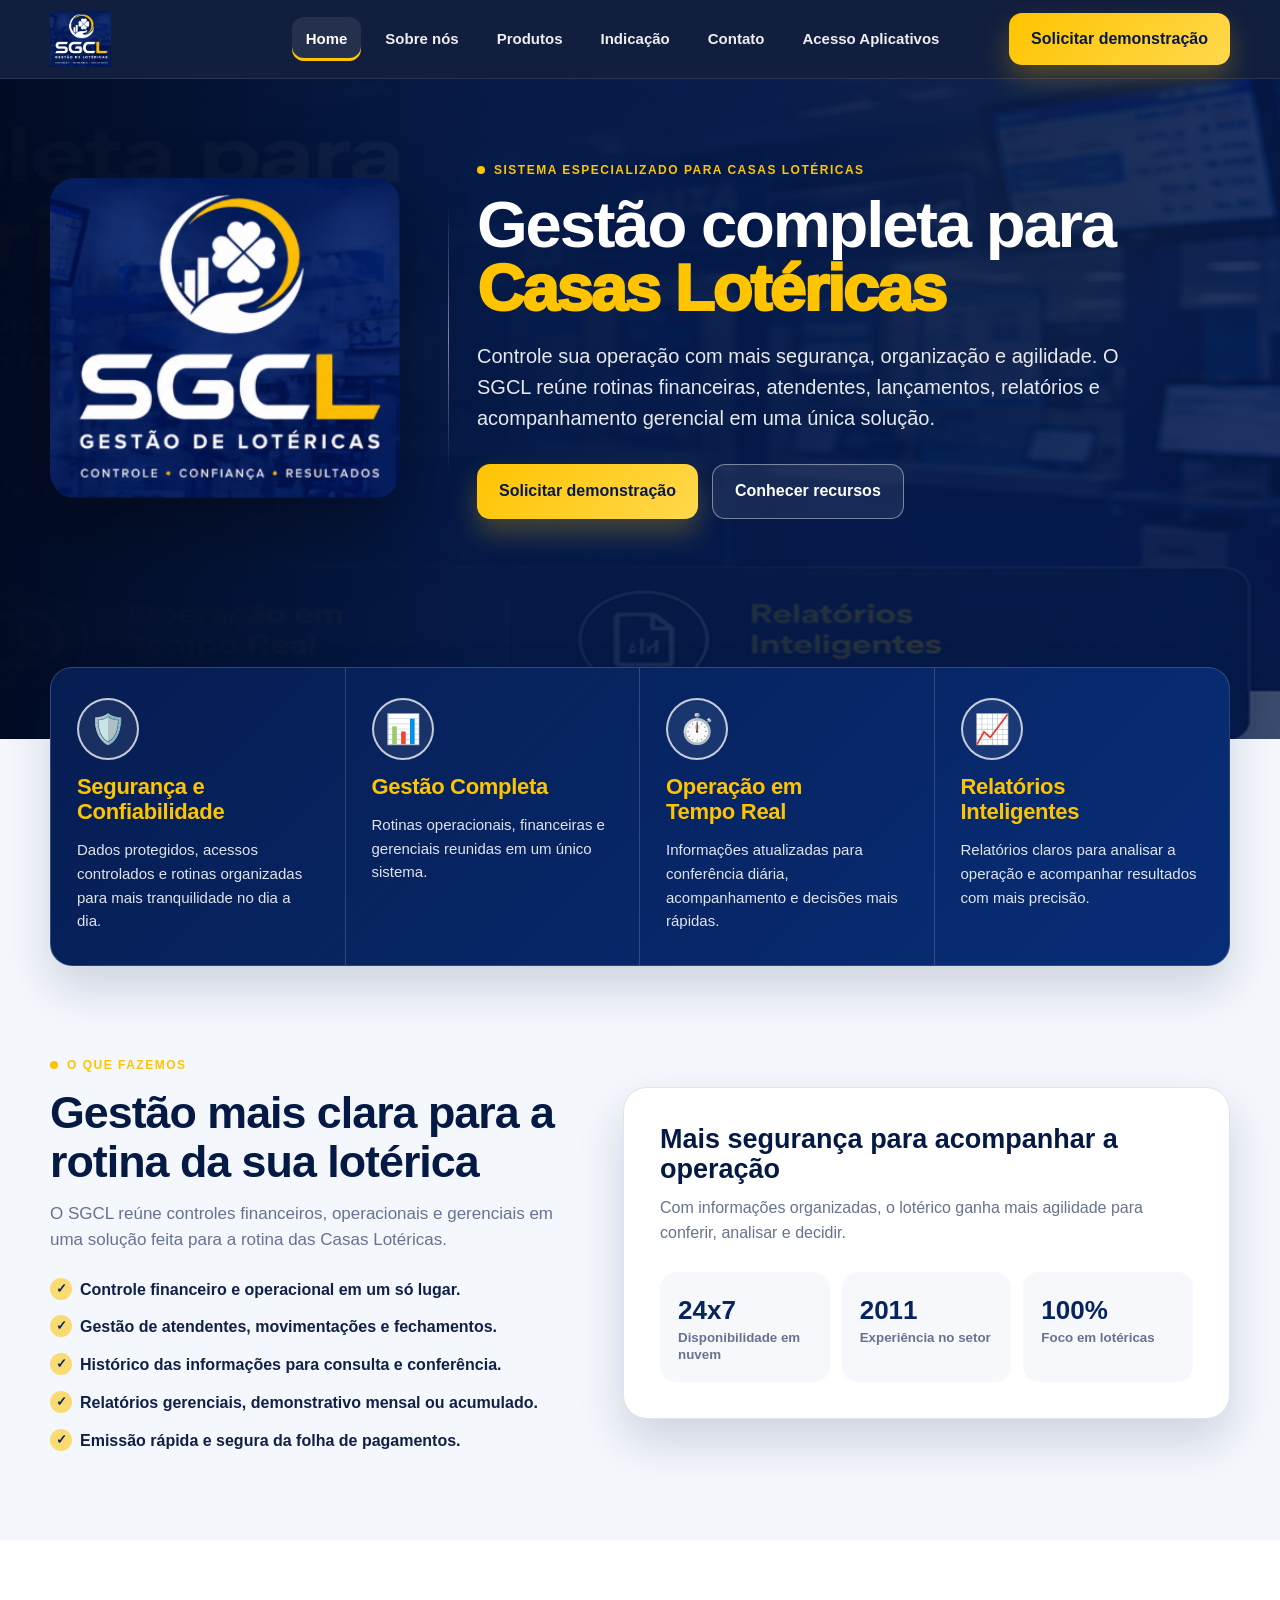
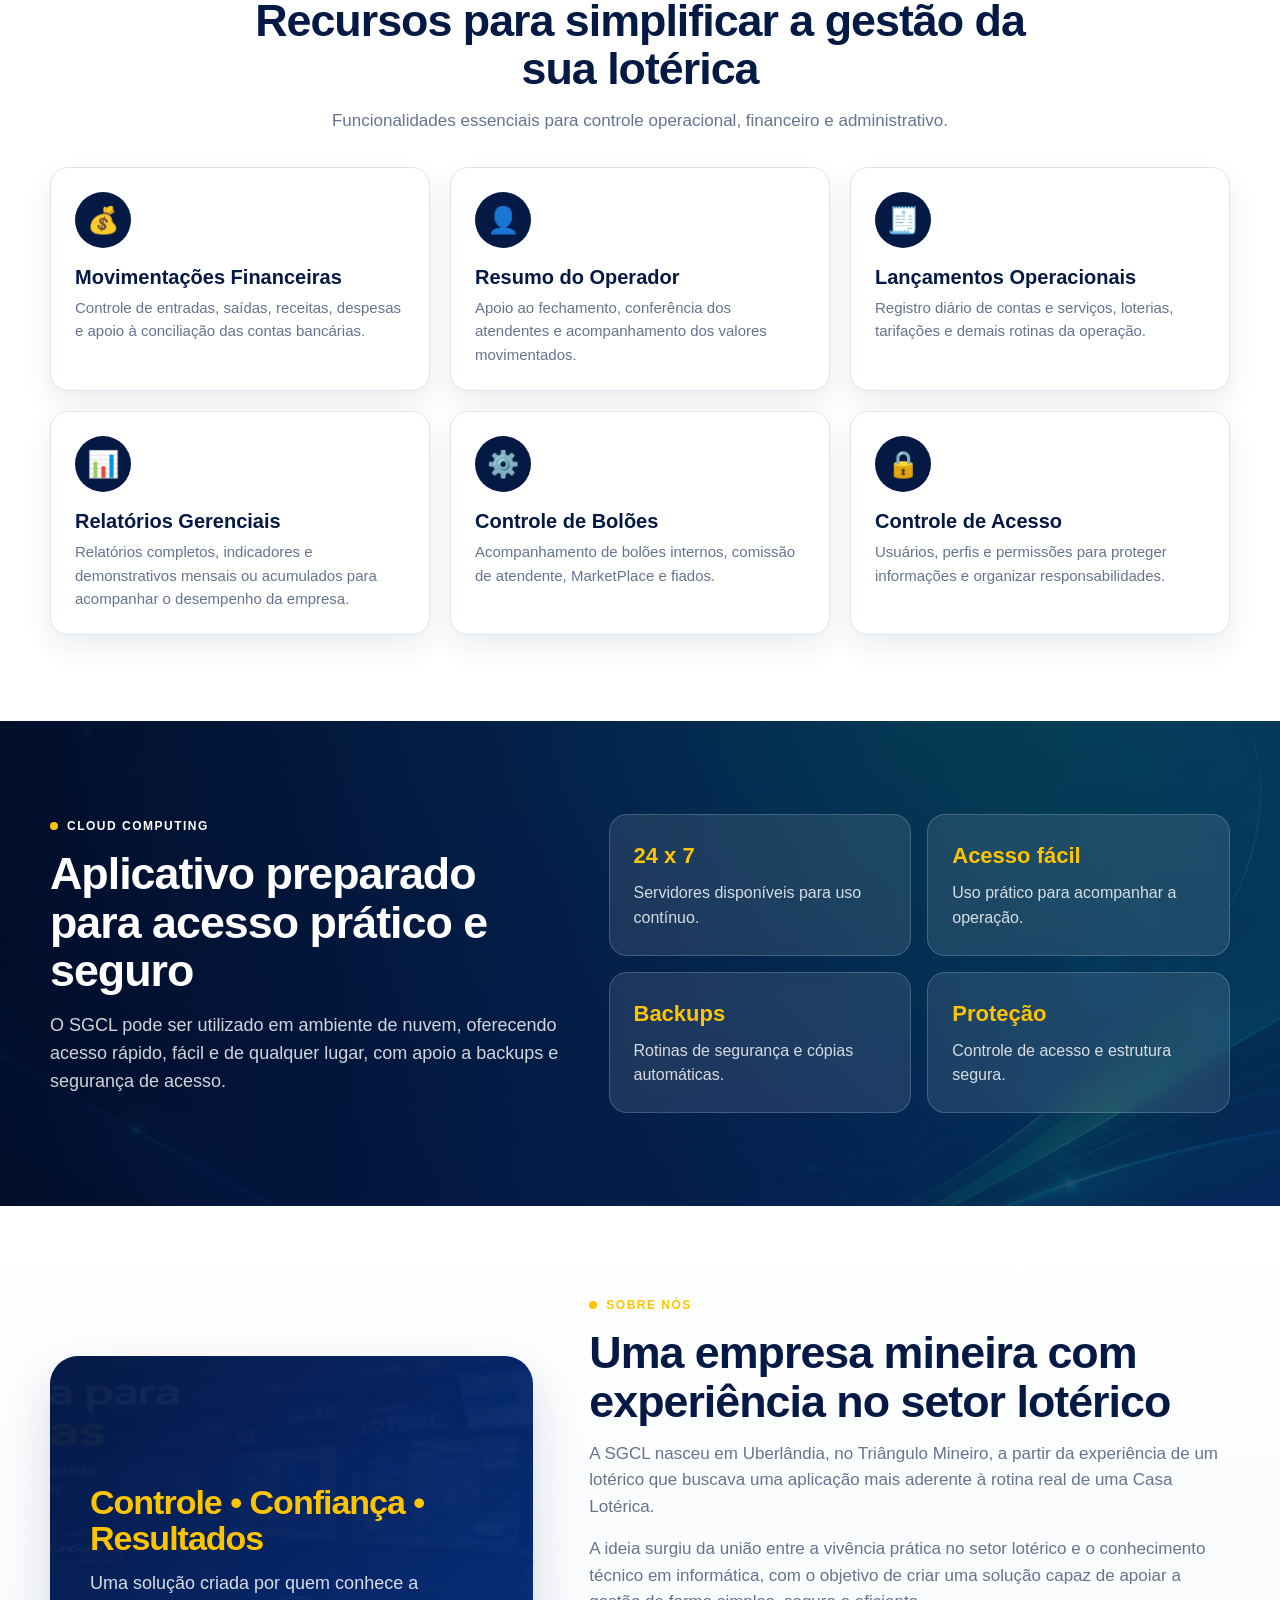
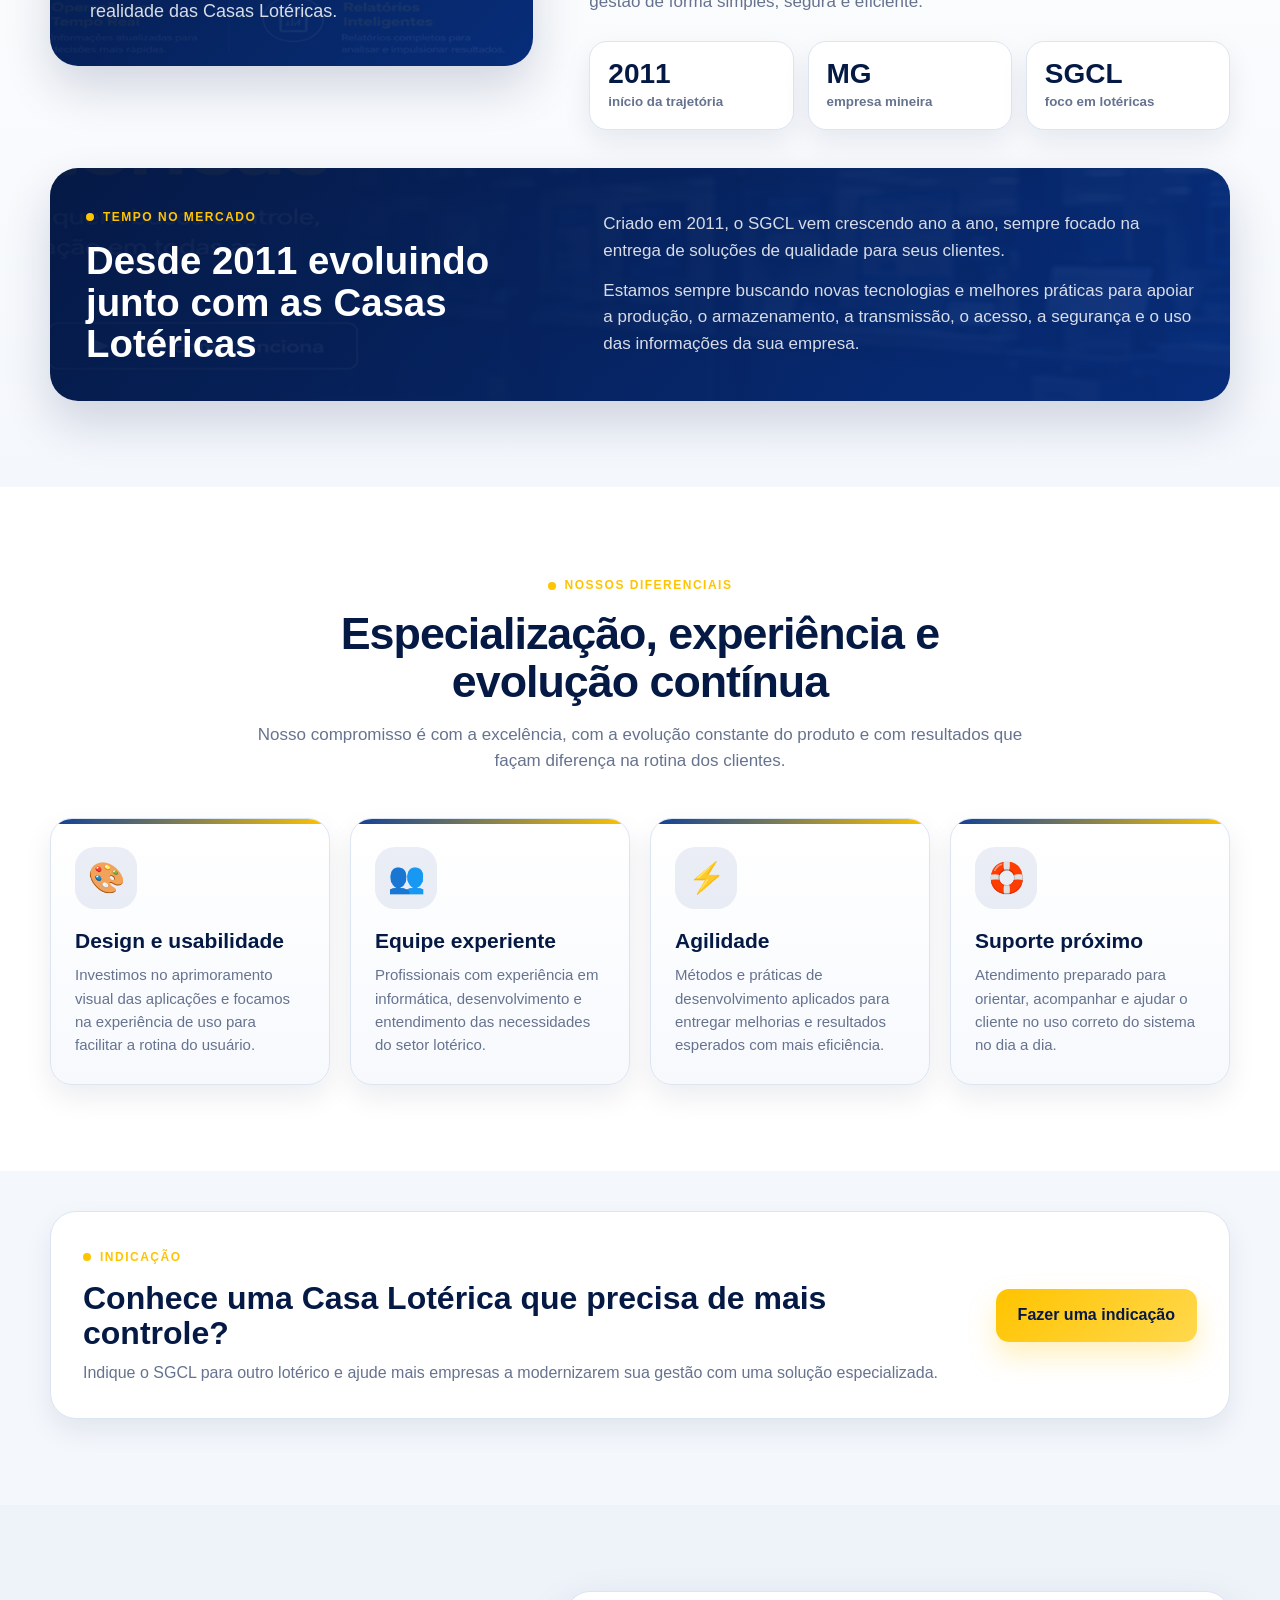
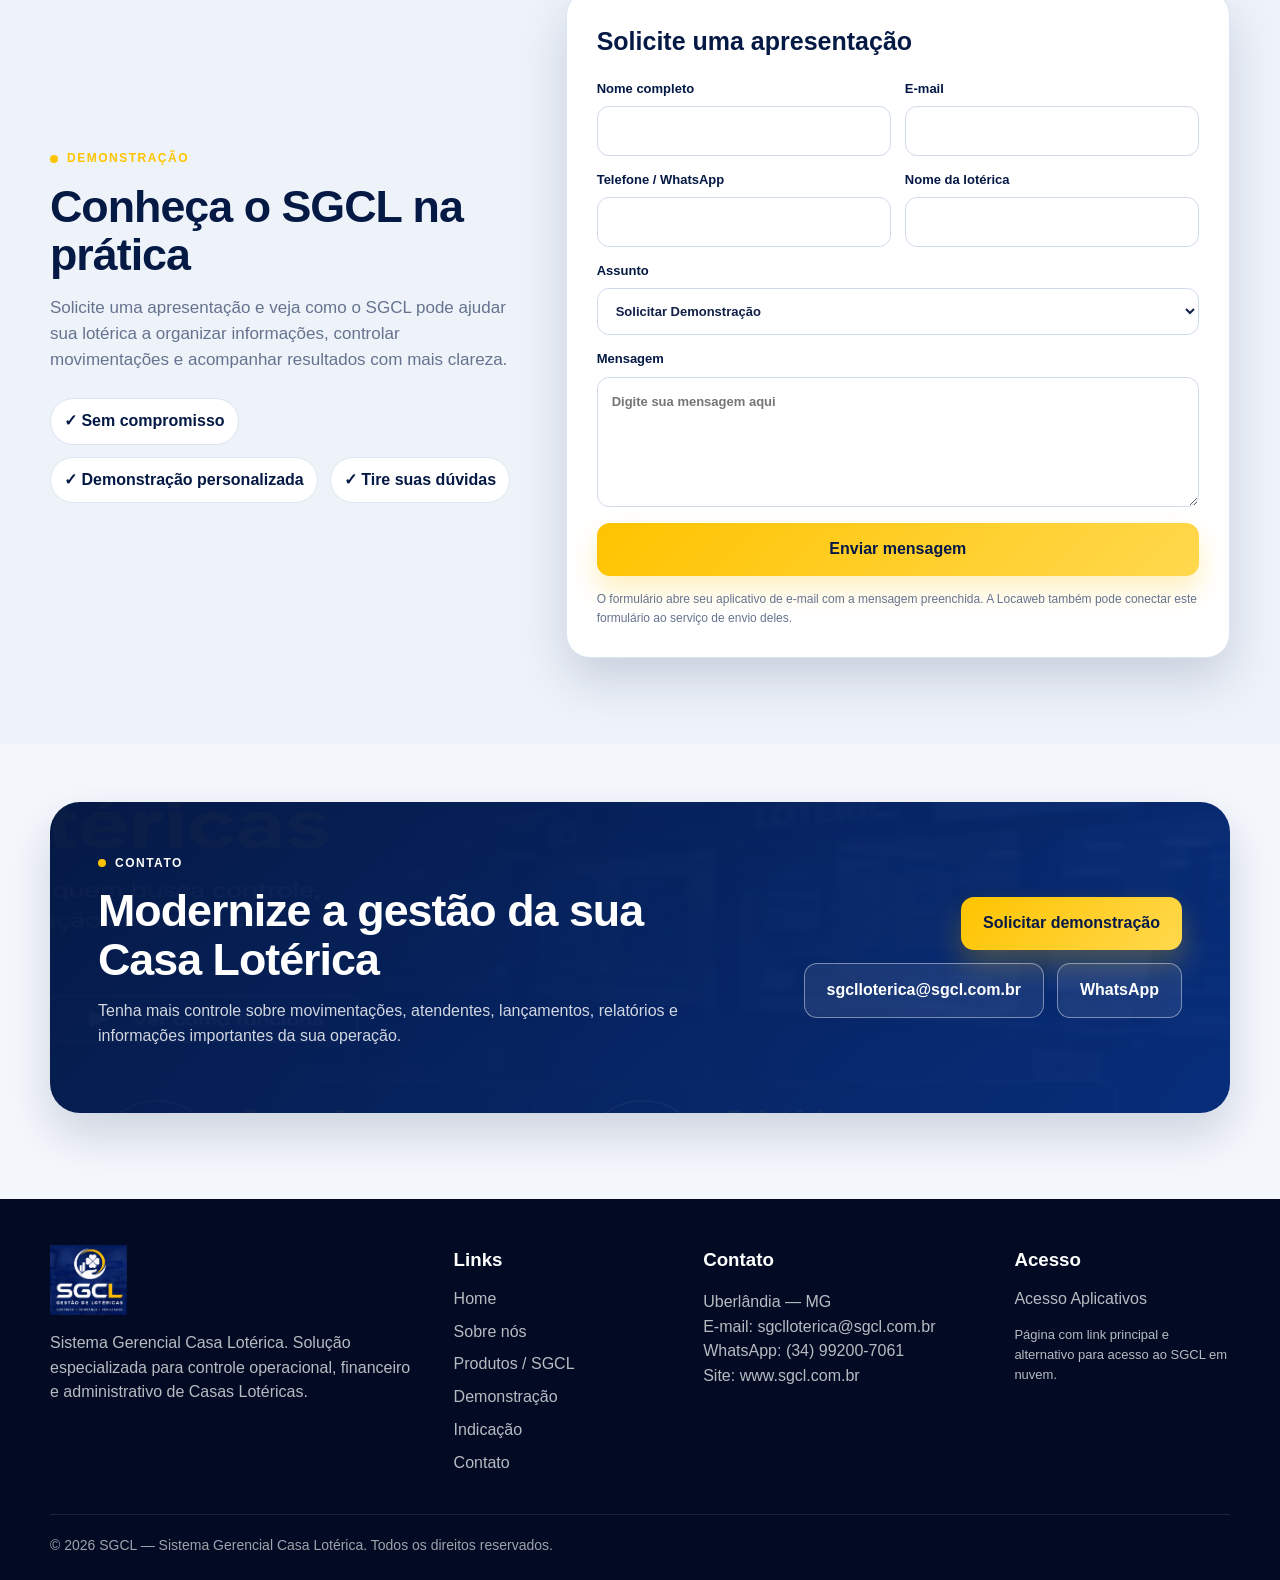
==== index.html @ c23baca5 "feat: adicionar landing page inicial do SGCL" ====
<!DOCTYPE html>
<html lang="pt-BR">
<head>
  <meta charset="UTF-8" />
  <meta name="viewport" content="width=device-width, initial-scale=1.0" />
  <meta http-equiv="X-UA-Compatible" content="IE=edge" />
  <title>SGCL — Sistema Gerencial Casa Lotérica</title>
  <meta name="description" content="SGCL é um sistema de gestão para Casas Lotéricas com controle financeiro, movimentações, atendentes, relatórios, suporte e acesso em nuvem." />
  <meta name="theme-color" content="#051945" />
  <meta property="og:title" content="SGCL — Gestão completa para Casas Lotéricas" />
  <meta property="og:description" content="Controle, confiança e resultados para a gestão da sua Casa Lotérica." />
  <meta property="og:type" content="website" />
  <meta property="og:image" content="assets/logo-sgcl.png" />
  <link rel="icon" href="assets/logo-sgcl.png" />
  <link rel="preload" as="image" href="assets/hero-loterica.png" />
  <link rel="stylesheet" href="css/styles.css" />
</head>
<body>
  <a class="skip-link" href="#conteudo">Ir para o conteúdo</a>

  <header class="site-header" id="topo">
    <div class="container nav-wrap">
      <a class="brand" href="#inicio" aria-label="Página inicial SGCL">
        <img src="assets/logo-sgcl.png" alt="SGCL — Gestão de Lotéricas" />
      </a>

      <button class="menu-toggle" type="button" aria-label="Abrir menu" aria-controls="site-menu" aria-expanded="false">
        <span></span><span></span><span></span>
      </button>

      <nav class="site-menu" id="site-menu" aria-label="Menu principal">
        <a href="#inicio" class="active">Home</a>
        <a href="#sobre">Sobre nós</a>
        <div class="menu-dropdown">
          <button class="menu-dropdown-toggle" type="button" aria-expanded="false" aria-haspopup="true" aria-controls="submenu-produtos">Produtos</button>
          <div class="menu-dropdown-panel" id="submenu-produtos" aria-label="Submenu Produtos">
            <a href="#recursos">SGCL</a>
            <a href="#demonstracao">Demonstração</a>
          </div>
        </div>
        <a href="#indicacao">Indicação</a>
        <a href="#contato">Contato</a>
        <a href="acesso-aplicativos.html">Acesso Aplicativos</a>
      </nav>

      <a class="btn btn-yellow nav-cta" href="#demonstracao">Solicitar demonstração</a>
    </div>
  </header>

  <main id="conteudo">
    <section class="hero section-anchor" id="inicio">
      <div class="hero-overlay"></div>
      <div class="container hero-grid">
        <div class="hero-logo-card reveal">
          <img src="assets/logo-sgcl.png" alt="Logo SGCL — Controle, confiança e resultados" />
        </div>

        <div class="hero-copy reveal reveal-delay-1">
          <span class="eyebrow">Sistema especializado para Casas Lotéricas</span>
          <h1>Gestão completa para <strong>Casas Lotéricas</strong></h1>
          <p>Controle sua operação com mais segurança, organização e agilidade. O SGCL reúne rotinas financeiras, atendentes, lançamentos, relatórios e acompanhamento gerencial em uma única solução.</p>
          <div class="hero-actions">
            <a class="btn btn-yellow" href="#demonstracao">Solicitar demonstração</a>
            <a class="btn btn-outline" href="#recursos">Conhecer recursos</a>
          </div>
        </div>
      </div>
    </section>

    <section class="feature-strip" aria-label="Diferenciais SGCL">
      <div class="container">
        <div class="feature-box reveal">
          <article>
            <div class="feature-icon">🛡️</div>
            <h3>Segurança e Confiabilidade</h3>
            <p>Dados protegidos, acessos controlados e rotinas organizadas para mais tranquilidade no dia a dia.</p>
          </article>
          <article>
            <div class="feature-icon">📊</div>
            <h3>Gestão Completa</h3>
            <p>Rotinas operacionais, financeiras e gerenciais reunidas em um único sistema.</p>
          </article>
          <article>
            <div class="feature-icon">⏱️</div>
            <h3>Operação em Tempo Real</h3>
            <p>Informações atualizadas para conferência diária, acompanhamento e decisões mais rápidas.</p>
          </article>
          <article>
            <div class="feature-icon">📈</div>
            <h3>Relatórios Inteligentes</h3>
            <p>Relatórios claros para analisar a operação e acompanhar resultados com mais precisão.</p>
          </article>
        </div>
      </div>
    </section>

    <section class="section section-anchor" id="sgcl">
      <div class="container two-col">
        <div class="section-copy reveal">
          <span class="section-kicker">O que fazemos</span>
          <h2>Gestão mais clara para a rotina da sua lotérica</h2>
          <p>O SGCL reúne controles financeiros, operacionais e gerenciais em uma solução feita para a rotina das Casas Lotéricas.</p>
          <ul class="check-list">
            <li>Controle financeiro e operacional em um só lugar.</li>
            <li>Gestão de atendentes, movimentações e fechamentos.</li>
            <li>Histórico das informações para consulta e conferência.</li>
            <li>Relatórios gerenciais, demonstrativo mensal ou acumulado.</li>
            <li>Emissão rápida e segura da folha de pagamentos.</li>
          </ul>
        </div>

        <div class="summary-card reveal reveal-delay-1">
          <h3>Mais segurança para acompanhar a operação</h3>
          <p>Com informações organizadas, o lotérico ganha mais agilidade para conferir, analisar e decidir.</p>
          <div class="mini-stats">
            <span><strong>24x7</strong><small>Disponibilidade em nuvem</small></span>
            <span><strong>2011</strong><small>Experiência no setor</small></span>
            <span><strong>100%</strong><small>Foco em lotéricas</small></span>
          </div>
        </div>
      </div>
    </section>

    <section class="section soft section-anchor resources-section" id="recursos">
      <div class="container">
        <div class="section-head reveal resources-head">
          <h2>Recursos para simplificar a gestão da sua lotérica</h2>
          <p>Funcionalidades essenciais para controle operacional, financeiro e administrativo.</p>
        </div>

        <div class="cards-grid">
          <article class="resource-card reveal"><div class="card-icon">💰</div><h3>Movimentações Financeiras</h3><p>Controle de entradas, saídas, receitas, despesas e apoio à conciliação das contas bancárias.</p></article>
          <article class="resource-card reveal"><div class="card-icon">👤</div><h3>Resumo do Operador</h3><p>Apoio ao fechamento, conferência dos atendentes e acompanhamento dos valores movimentados.</p></article>
          <article class="resource-card reveal"><div class="card-icon">🧾</div><h3>Lançamentos Operacionais</h3><p>Registro diário de contas e serviços, loterias, tarifações e demais rotinas da operação.</p></article>
          <article class="resource-card reveal"><div class="card-icon">📊</div><h3>Relatórios Gerenciais</h3><p>Relatórios completos, indicadores e demonstrativos mensais ou acumulados para acompanhar o desempenho da empresa.</p></article>
          <article class="resource-card reveal"><div class="card-icon">⚙️</div><h3>Controle de Bolões</h3><p>Acompanhamento de bolões internos, comissão de atendente, MarketPlace e fiados.</p></article>
          <article class="resource-card reveal"><div class="card-icon">🔒</div><h3>Controle de Acesso</h3><p>Usuários, perfis e permissões para proteger informações e organizar responsabilidades.</p></article>
        </div>
      </div>
    </section>

    <section class="cloud-band section-anchor" id="nuvem">
      <div class="cloud-layer"></div>
      <div class="container cloud-grid">
        <div class="reveal">
          <span class="section-kicker light">Cloud Computing</span>
          <h2>Aplicativo preparado para acesso prático e seguro</h2>
          <p>O SGCL pode ser utilizado em ambiente de nuvem, oferecendo acesso rápido, fácil e de qualquer lugar, com apoio a backups e segurança de acesso.</p>
        </div>
        <div class="cloud-cards reveal reveal-delay-1">
          <article><strong>24 x 7</strong><span>Servidores disponíveis para uso contínuo.</span></article>
          <article><strong>Acesso fácil</strong><span>Uso prático para acompanhar a operação.</span></article>
          <article><strong>Backups</strong><span>Rotinas de segurança e cópias automáticas.</span></article>
          <article><strong>Proteção</strong><span>Controle de acesso e estrutura segura.</span></article>
        </div>
      </div>
    </section>

    <section class="section section-anchor about-modern" id="sobre">
      <div class="container">
        <div class="about-hero-grid">
          <div class="quote-panel reveal">
            <strong>Controle • Confiança • Resultados</strong>
            <p>Uma solução criada por quem conhece a realidade das Casas Lotéricas.</p>
          </div>
          <div class="section-copy reveal reveal-delay-1">
            <span class="section-kicker">Sobre nós</span>
            <h2>Uma empresa mineira com experiência no setor lotérico</h2>
            <p>A SGCL nasceu em Uberlândia, no Triângulo Mineiro, a partir da experiência de um lotérico que buscava uma aplicação mais aderente à rotina real de uma Casa Lotérica.</p>
            <p>A ideia surgiu da união entre a vivência prática no setor lotérico e o conhecimento técnico em informática, com o objetivo de criar uma solução capaz de apoiar a gestão de forma simples, segura e eficiente.</p>
            <div class="about-highlights">
              <span><strong>2011</strong><small>início da trajetória</small></span>
              <span><strong>MG</strong><small>empresa mineira</small></span>
              <span><strong>SGCL</strong><small>foco em lotéricas</small></span>
            </div>
          </div>
        </div>

        <div class="market-card reveal">
          <div>
            <span class="section-kicker">Tempo no mercado</span>
            <h2>Desde 2011 evoluindo junto com as Casas Lotéricas</h2>
          </div>
          <div>
            <p>Criado em 2011, o SGCL vem crescendo ano a ano, sempre focado na entrega de soluções de qualidade para seus clientes.</p>
            <p>Estamos sempre buscando novas tecnologias e melhores práticas para apoiar a produção, o armazenamento, a transmissão, o acesso, a segurança e o uso das informações da sua empresa.</p>
          </div>
        </div>
      </div>
    </section>

    <section class="section soft differentials-modern">
      <div class="container">
        <div class="section-head reveal">
          <span class="section-kicker">Nossos diferenciais</span>
          <h2>Especialização, experiência e evolução contínua</h2>
          <p>Nosso compromisso é com a excelência, com a evolução constante do produto e com resultados que façam diferença na rotina dos clientes.</p>
        </div>
        <div class="modern-diff-grid">
          <article class="modern-diff-card reveal">
            <div class="diff-icon">🎨</div>
            <h3>Design e usabilidade</h3>
            <p>Investimos no aprimoramento visual das aplicações e focamos na experiência de uso para facilitar a rotina do usuário.</p>
          </article>
          <article class="modern-diff-card reveal">
            <div class="diff-icon">👥</div>
            <h3>Equipe experiente</h3>
            <p>Profissionais com experiência em informática, desenvolvimento e entendimento das necessidades do setor lotérico.</p>
          </article>
          <article class="modern-diff-card reveal">
            <div class="diff-icon">⚡</div>
            <h3>Agilidade</h3>
            <p>Métodos e práticas de desenvolvimento aplicados para entregar melhorias e resultados esperados com mais eficiência.</p>
          </article>
          <article class="modern-diff-card reveal">
            <div class="diff-icon">🛟</div>
            <h3>Suporte próximo</h3>
            <p>Atendimento preparado para orientar, acompanhar e ajudar o cliente no uso correto do sistema no dia a dia.</p>
          </article>
        </div>
      </div>
    </section>

    <section class="section indication section-anchor" id="indicacao">
      <div class="container indication-box reveal">
        <div>
          <span class="section-kicker">Indicação</span>
          <h2>Conhece uma Casa Lotérica que precisa de mais controle?</h2>
          <p>Indique o SGCL para outro lotérico e ajude mais empresas a modernizarem sua gestão com uma solução especializada.</p>
        </div>
        <a class="btn btn-yellow" href="#contato" data-subject="Indicar um Lotérico">Fazer uma indicação</a>
      </div>
    </section>

    <section class="section demo-section section-anchor" id="demonstracao">
      <div class="container demo-grid">
        <div class="demo-copy reveal">
          <span class="section-kicker">Demonstração</span>
          <h2>Conheça o SGCL na prática</h2>
          <p>Solicite uma apresentação e veja como o SGCL pode ajudar sua lotérica a organizar informações, controlar movimentações e acompanhar resultados com mais clareza.</p>
          <div class="demo-benefits">
            <span>✓ Sem compromisso</span>
            <span>✓ Demonstração personalizada</span>
            <span>✓ Tire suas dúvidas</span>
          </div>
        </div>
        <form class="contact-form reveal reveal-delay-1" id="leadForm" novalidate>
          <h3>Solicite uma apresentação</h3>
          <div class="form-grid">
            <label>Nome completo<input type="text" name="nome" autocomplete="name" required /></label>
            <label>E-mail<input type="email" name="email" autocomplete="email" required /></label>
            <label>Telefone / WhatsApp<input type="tel" name="telefone" autocomplete="tel" required /></label>
            <label>Nome da lotérica<input type="text" name="loterica" required /></label>
            <label class="full">Assunto<select name="assunto" required><option value="Solicitar Demonstração">Solicitar Demonstração</option><option value="Indicar um Lotérico">Indicar um Lotérico</option><option value="Dúvida">Dúvida</option></select></label>
            <label class="full">Mensagem<textarea name="mensagem" rows="5" placeholder="Digite sua mensagem aqui"></textarea></label>
          </div>
          <button class="btn btn-yellow full-btn" type="submit">Enviar mensagem</button>
          <p class="form-note">O formulário abre seu aplicativo de e-mail com a mensagem preenchida. A Locaweb também pode conectar este formulário ao serviço de envio deles.</p>
        </form>
      </div>
    </section>

    <section class="section contact-final section-anchor" id="contato">
      <div class="container contact-card reveal">
        <div>
          <span class="section-kicker light">Contato</span>
          <h2>Modernize a gestão da sua Casa Lotérica</h2>
          <p>Tenha mais controle sobre movimentações, atendentes, lançamentos, relatórios e informações importantes da sua operação.</p>
        </div>
        <div class="contact-actions">
          <a class="btn btn-yellow" href="#demonstracao">Solicitar demonstração</a>
          <a class="btn btn-outline" href="mailto:sgclloterica@sgcl.com.br">sgclloterica@sgcl.com.br</a>
          <a class="btn btn-outline" href="https://wa.me/5534992007061" target="_blank" rel="noopener">WhatsApp</a>
        </div>
      </div>
    </section>
  </main>

  <footer class="site-footer" id="acesso">
    <div class="container footer-grid">
      <div class="footer-brand">
        <img src="assets/logo-sgcl.png" alt="SGCL" />
        <p>Sistema Gerencial Casa Lotérica. Solução especializada para controle operacional, financeiro e administrativo de Casas Lotéricas.</p>
      </div>
      <div>
        <h3>Links</h3>
        <a href="#inicio">Home</a>
        <a href="#sobre">Sobre nós</a>
        <a href="#recursos">Produtos / SGCL</a>
        <a href="#demonstracao">Demonstração</a>
        <a href="#indicacao">Indicação</a>
        <a href="#contato">Contato</a>
      </div>
      <div>
        <h3>Contato</h3>
        <p>Uberlândia — MG<br />E-mail: sgclloterica@sgcl.com.br<br />WhatsApp: (34) 99200-7061<br />Site: www.sgcl.com.br</p>
      </div>
      <div>
        <h3>Acesso</h3>
        <a href="acesso-aplicativos.html" aria-label="Acesso aos aplicativos SGCL">Acesso Aplicativos</a>
        <p class="small">Página com link principal e alternativo para acesso ao SGCL em nuvem.</p>
      </div>
    </div>
    <div class="container copyright">© 2026 SGCL — Sistema Gerencial Casa Lotérica. Todos os direitos reservados.</div>
  </footer>

  <button class="back-to-top" type="button" aria-label="Voltar ao topo">↑</button>
  <div class="toast" role="status" aria-live="polite"></div>
  <script src="js/main.js"></script>
</body>
</html>
---- css/styles.css ----
:root {
  --blue-980:#020b23;
  --blue-950:#051945;
  --blue-900:#06245f;
  --blue-800:#082f7d;
  --blue-700:#0d3f9b;
  --yellow:#ffc400;
  --yellow-2:#ffd84d;
  --yellow-dark:#f2aa00;
  --text:#102047;
  --muted:#66738f;
  --line:#dce5f2;
  --white:#fff;
  --bg:#f4f7fc;
  --shadow:0 22px 48px rgba(5,25,69,.16);
  --shadow-soft:0 12px 28px rgba(5,25,69,.08);
  --radius:24px;
}
*{box-sizing:border-box}
html{scroll-behavior:smooth}
body{margin:0;font-family:Inter,Segoe UI,Roboto,Arial,sans-serif;color:var(--text);background:var(--bg);line-height:1.55}
a{color:inherit;text-decoration:none}
img{max-width:100%;display:block}
button,input,textarea,select{font:inherit}
.container{width:min(1180px,calc(100% - 42px));margin:0 auto}
.skip-link{position:absolute;left:-999px;top:12px;background:#fff;color:#000;padding:10px 14px;border-radius:8px;z-index:999}.skip-link:focus{left:12px}
.site-header{position:sticky;top:0;z-index:50;background:rgba(3,16,49,.94);backdrop-filter:blur(14px);border-bottom:1px solid rgba(255,255,255,.1)}
.nav-wrap{min-height:78px;display:flex;align-items:center;justify-content:space-between;gap:24px}.brand{display:flex;align-items:center;min-width:186px}.brand img{width:142px;height:56px;object-fit:contain;object-position:left center}.site-menu{display:flex;align-items:center;gap:10px;color:#fff;font-size:15px;font-weight:760;flex:1;justify-content:center}.site-menu>a,.menu-dropdown-toggle{display:inline-flex;align-items:center;justify-content:center;min-height:44px;padding:0 14px;border-radius:12px;white-space:nowrap;opacity:.92;position:relative;color:#fff;transition:.2s ease}.site-menu>a:hover,.site-menu>a.active,.menu-dropdown:hover>.menu-dropdown-toggle,.menu-dropdown.open>.menu-dropdown-toggle,.menu-dropdown.is-current>.menu-dropdown-toggle,.menu-dropdown-toggle.active{opacity:1;color:#fff;background:rgba(255,255,255,.08)}.site-menu>a.active:after{content:"";position:absolute;left:14px;right:14px;bottom:-12px;height:3px;background:var(--yellow);border-radius:10px}.menu-dropdown{position:relative}.menu-dropdown-toggle{appearance:none;background:transparent;border:0;font:inherit;cursor:pointer}.menu-dropdown-toggle:after{content:"▾";font-size:12px;line-height:1;margin-left:8px;opacity:.8}.menu-dropdown-panel{position:absolute;top:calc(100% + 12px);left:0;min-width:220px;padding:10px;background:#fff;border:1px solid rgba(7,26,51,.08);border-radius:16px;box-shadow:0 20px 45px rgba(3,16,49,.18);display:none;flex-direction:column;gap:2px;z-index:90}.menu-dropdown-panel a{display:block;padding:12px 14px;border-radius:10px;color:var(--blue-950)!important;opacity:1!important;white-space:nowrap;font-weight:760}.menu-dropdown-panel a:hover,.menu-dropdown-panel a.active{background:#f1f5fb;color:var(--blue-900)!important}.menu-dropdown:hover>.menu-dropdown-panel,.menu-dropdown.open>.menu-dropdown-panel{display:flex}.btn{display:inline-flex;align-items:center;justify-content:center;gap:10px;border:0;border-radius:13px;padding:14px 22px;font-weight:850;cursor:pointer;transition:.22s ease;white-space:nowrap}.btn:hover{transform:translateY(-2px)}.btn-yellow{background:linear-gradient(135deg,var(--yellow),var(--yellow-2));color:#061947;box-shadow:0 14px 28px rgba(255,196,0,.26)}.btn-outline{color:#fff;border:1px solid rgba(255,255,255,.42);background:rgba(255,255,255,.08)}.menu-toggle{display:none;width:44px;height:44px;border:1px solid rgba(255,255,255,.18);background:rgba(255,255,255,.06);border-radius:12px;align-items:center;justify-content:center;flex-direction:column;gap:5px}.menu-toggle span{width:20px;height:2px;background:#fff;border-radius:2px}.section-anchor{scroll-margin-top:104px}
.hero{position:relative;min-height:660px;color:#fff;background:url('../assets/hero-loterica.png') center/cover no-repeat;overflow:hidden}.hero-overlay{position:absolute;inset:0;background:linear-gradient(90deg,rgba(2,11,35,.99) 0%,rgba(5,25,69,.95) 38%,rgba(5,25,69,.78) 100%),radial-gradient(circle at 80% 20%,rgba(255,196,0,.22),transparent 24%),radial-gradient(circle at 12% 80%,rgba(13,63,155,.65),transparent 32%)}.hero-grid{position:relative;z-index:2;display:grid;grid-template-columns:365px 1fr;gap:62px;align-items:center;padding:78px 0 136px}.hero-logo-card{position:relative}.hero-logo-card:after{content:"";position:absolute;right:-34px;top:8%;height:84%;width:1px;background:linear-gradient(transparent,rgba(255,255,255,.48),transparent)}.hero-logo-card img{width:350px;border-radius:25px;box-shadow:0 30px 70px rgba(0,0,0,.34)}.eyebrow,.section-kicker{display:inline-flex;align-items:center;gap:9px;font-weight:900;font-size:12px;letter-spacing:1.5px;text-transform:uppercase;color:var(--yellow);margin-bottom:14px}.eyebrow:before,.section-kicker:before{content:"";width:8px;height:8px;border-radius:50%;background:var(--yellow)}.section-kicker.light{color:#fff}.hero h1{font-size:clamp(44px,5.1vw,72px);line-height:.98;margin:0 0 20px;letter-spacing:-2.2px;color:#fff}.hero h1 strong{display:block;color:var(--yellow);font-weight:950}.hero p{max-width:650px;margin:0 0 30px;color:rgba(255,255,255,.9);font-size:20px}.hero-actions{display:flex;gap:14px;flex-wrap:wrap}
.feature-strip{margin-top:-72px;position:relative;z-index:3}.feature-box{background:linear-gradient(135deg,#061d52,#082d77);border:1px solid rgba(255,255,255,.16);color:#fff;border-radius:22px;box-shadow:var(--shadow);display:grid;grid-template-columns:repeat(4,1fr);overflow:hidden;align-items:stretch}.feature-box article{padding:30px 26px 32px;display:flex;flex-direction:column;align-items:flex-start;justify-content:flex-start;gap:14px;border-right:1px solid rgba(255,255,255,.17);min-height:255px}.feature-box article:last-child{border-right:0}.feature-icon{width:62px;height:62px;border-radius:50%;display:grid;place-items:center;background:rgba(255,255,255,.08);border:2px solid rgba(255,255,255,.75);font-size:29px;flex:0 0 auto}.feature-box h3{margin:0;color:var(--yellow);font-size:22px;line-height:1.14;letter-spacing:-.3px;max-width:210px}.feature-box p{margin:0;color:rgba(255,255,255,.88);font-size:15px;line-height:1.58;max-width:250px}
.section{padding:86px 0}.soft{background:#fff}.two-col{display:grid;grid-template-columns:.92fr 1.08fr;gap:56px;align-items:center}.section-copy h2,.section-head h2,.cloud-grid h2,.demo-copy h2,.contact-card h2{margin:0 0 16px;font-size:clamp(31px,3.5vw,48px);line-height:1.08;letter-spacing:-1px;color:var(--blue-950)}.section-copy p,.section-head p,.demo-copy p{font-size:17px;color:var(--muted);margin:0 0 16px}.check-list{list-style:none;margin:24px 0 0;padding:0;display:grid;gap:13px}.check-list li{position:relative;padding-left:30px;font-weight:740}.check-list li:before{content:"✓";position:absolute;left:0;top:0;color:var(--blue-900);background:rgba(255,196,0,.55);width:22px;height:22px;border-radius:50%;display:grid;place-items:center;font-size:13px}.summary-card{background:#fff;border:1px solid var(--line);border-radius:var(--radius);box-shadow:var(--shadow);padding:36px}.summary-card h3{font-size:27px;line-height:1.12;margin:0 0 12px;color:var(--blue-950)}.summary-card p{margin:0;color:var(--muted)}

.mini-stats{display:grid;grid-template-columns:repeat(3,1fr);gap:12px;margin-top:26px}.mini-stats span{background:#f6f8fc;border-radius:16px;padding:18px}.mini-stats strong{display:block;font-size:26px;color:var(--blue-900)}.mini-stats small{display:block;color:var(--muted);font-weight:700;line-height:1.25}.section-head{text-align:center;max-width:780px;margin:0 auto 44px}.cards-grid{display:grid;grid-template-columns:repeat(3,1fr);gap:20px}.resource-card{background:#fff;border:1px solid var(--line);border-radius:18px;padding:24px;box-shadow:var(--shadow-soft);transition:.22s ease}.resource-card:hover{transform:translateY(-4px);box-shadow:var(--shadow)}.card-icon{width:56px;height:56px;border-radius:50%;display:grid;place-items:center;background:var(--blue-950);color:#fff;font-size:26px;margin-bottom:18px}.resource-card h3{margin:0 0 8px;color:var(--blue-950);font-size:20px;line-height:1.12}.resource-card p{margin:0;color:var(--muted);font-size:15px}
.cloud-band{position:relative;color:#fff;background:url('../assets/fundo-tecnologico.png') center/cover no-repeat;overflow:hidden;padding:92px 0}.cloud-layer{position:absolute;inset:0;background:linear-gradient(90deg,rgba(2,11,35,.92),rgba(6,36,95,.76))}.cloud-grid{position:relative;z-index:1;display:grid;grid-template-columns:.9fr 1.1fr;gap:50px;align-items:center}.cloud-grid h2{color:#fff}.cloud-grid p{color:rgba(255,255,255,.82);font-size:18px}.cloud-cards{display:grid;grid-template-columns:repeat(2,1fr);gap:16px}.cloud-cards article{background:rgba(255,255,255,.1);border:1px solid rgba(255,255,255,.18);border-radius:18px;padding:24px;backdrop-filter:blur(8px)}.cloud-cards strong{display:block;color:var(--yellow);font-size:22px;margin-bottom:8px}.cloud-cards span{color:rgba(255,255,255,.82)}.about-grid{grid-template-columns:.85fr 1.15fr}.quote-panel{min-height:310px;border-radius:28px;background:linear-gradient(135deg,rgba(5,25,69,.96),rgba(8,47,125,.92)),url('../assets/hero-loterica.png') center/cover;color:#fff;box-shadow:var(--shadow);padding:40px;display:flex;flex-direction:column;justify-content:flex-end}.quote-panel strong{font-size:34px;line-height:1.05;color:var(--yellow);letter-spacing:-1px}.quote-panel p{font-size:18px;color:rgba(255,255,255,.84);margin:14px 0 0}.steps-grid{display:grid;grid-template-columns:repeat(4,1fr);gap:18px}.step-card{background:#fff;border:1px solid var(--line);border-radius:18px;padding:24px;box-shadow:var(--shadow-soft)}.step-card span{width:36px;height:36px;border-radius:50%;background:var(--yellow);display:grid;place-items:center;color:var(--blue-950);font-weight:950;margin-bottom:14px}.step-card h3{font-size:19px;margin:0 0 8px;color:var(--blue-950)}.step-card p{margin:0;color:var(--muted)}.indication{padding-top:40px}.indication-box{display:flex;align-items:center;justify-content:space-between;gap:24px;border-radius:26px;background:#fff;border:1px solid var(--line);box-shadow:var(--shadow-soft);padding:32px}.indication-box h2{margin:0 0 10px;color:var(--blue-950);font-size:32px;line-height:1.1}.indication-box p{margin:0;color:var(--muted)}
.demo-section{background:#eef3fa}.demo-grid{display:grid;grid-template-columns:.82fr 1.18fr;gap:54px;align-items:center}.demo-benefits{display:flex;flex-wrap:wrap;gap:12px;margin-top:24px}.demo-benefits span{padding:10px 13px;border-radius:999px;background:#fff;color:var(--blue-950);font-weight:800;border:1px solid var(--line)}.contact-form{background:#fff;border:1px solid var(--line);border-radius:24px;box-shadow:var(--shadow);padding:30px}.contact-form h3{margin:0 0 18px;color:var(--blue-950);font-size:25px}.form-grid{display:grid;grid-template-columns:repeat(2,1fr);gap:14px}.form-grid .full{grid-column:1/-1}.contact-form label{display:grid;gap:7px;font-size:13px;font-weight:800;color:var(--blue-950)}input,textarea,select{width:100%;border:1px solid #cfd9e8;border-radius:12px;padding:14px;background:#fff;color:var(--text);outline:0}input:focus,textarea:focus,select:focus{border-color:var(--blue-700);box-shadow:0 0 0 4px rgba(13,63,155,.12)}.field-error{border-color:#dc2626!important;box-shadow:0 0 0 4px rgba(220,38,38,.1)!important}.full-btn{width:100%;margin-top:16px}.form-note{font-size:12px;color:var(--muted);margin:14px 0 0}.contact-final{padding-top:58px}.contact-card{border-radius:30px;background:linear-gradient(135deg,rgba(5,25,69,.98),rgba(8,47,125,.94)),url('../assets/hero-loterica.png') center/cover;color:#fff;box-shadow:var(--shadow);padding:48px;display:flex;align-items:center;justify-content:space-between;gap:32px}.contact-card h2{color:#fff}.contact-card p{color:rgba(255,255,255,.82);max-width:650px}.contact-actions{display:flex;gap:13px;flex-wrap:wrap;justify-content:flex-end}.site-footer{background:var(--blue-980);color:#fff;padding:46px 0 24px}.footer-grid{display:grid;grid-template-columns:1.2fr .7fr .9fr .7fr;gap:34px}.footer-brand img{width:145px;height:70px;object-fit:contain;object-position:left center;margin-bottom:16px}.site-footer h3{margin:0 0 13px;color:#fff}.site-footer p,.site-footer a{color:rgba(255,255,255,.72)}.site-footer a{display:block;margin:8px 0}.small{font-size:13px}.copyright{border-top:1px solid rgba(255,255,255,.1);margin-top:30px;padding-top:20px;color:rgba(255,255,255,.62);font-size:14px}.back-to-top{position:fixed;right:22px;bottom:22px;width:46px;height:46px;border:0;border-radius:50%;background:var(--yellow);color:var(--blue-950);font-weight:950;box-shadow:var(--shadow);cursor:pointer;opacity:0;transform:translateY(12px);pointer-events:none;transition:.22s ease;z-index:60}.back-to-top.visible{opacity:1;transform:translateY(0);pointer-events:auto}.toast{position:fixed;left:50%;bottom:24px;transform:translateX(-50%) translateY(20px);background:#071a33;color:#fff;padding:14px 18px;border-radius:14px;box-shadow:var(--shadow);opacity:0;pointer-events:none;transition:.22s ease;z-index:70}.toast.show{opacity:1;transform:translateX(-50%) translateY(0)}.reveal{opacity:0;transform:translateY(22px);transition:opacity .65s ease,transform .65s ease}.reveal.is-visible{opacity:1;transform:translateY(0)}.reveal-delay-1{transition-delay:.12s}
@media (max-width:1120px){.nav-cta{display:none}.site-menu{gap:4px}.site-menu>a,.menu-dropdown-toggle{padding:0 10px;font-size:14px}.hero-grid{grid-template-columns:300px 1fr;gap:42px}.hero-logo-card img{width:290px}.feature-box{grid-template-columns:repeat(2,1fr)}.feature-box article:nth-child(2){border-right:0}.cards-grid{grid-template-columns:repeat(2,1fr)}.steps-grid{grid-template-columns:repeat(2,1fr)}.footer-grid{grid-template-columns:repeat(2,1fr)}}
@media (max-width:820px){.menu-toggle{display:flex}.site-menu{position:absolute;left:0;right:0;top:78px;background:rgba(3,16,49,.985);display:none;flex-direction:column;align-items:stretch;padding:16px 18px 22px;border-bottom:1px solid rgba(255,255,255,.1);gap:6px}.site-menu.open{display:flex}.site-menu>a,.menu-dropdown-toggle{width:100%;justify-content:space-between;padding:12px 2px;min-height:auto;border-radius:0;background:transparent}.site-menu a.active:after{display:none}.menu-dropdown-panel{position:static;min-width:0;margin-top:6px;padding:8px;background:rgba(255,255,255,.04);border:1px solid rgba(255,255,255,.08);border-radius:14px;box-shadow:none}.menu-dropdown-panel a{color:#fff!important;padding:10px 12px}.menu-dropdown-panel a:hover,.menu-dropdown-panel a.active{background:rgba(255,255,255,.08);color:#fff!important}.menu-dropdown:hover>.menu-dropdown-panel{display:none}.menu-dropdown.open>.menu-dropdown-panel{display:flex}.hero{min-height:auto}.hero-grid{grid-template-columns:1fr;text-align:center;padding:58px 0 128px}.hero-logo-card:after{display:none}.hero-logo-card img{margin:auto;width:270px}.hero p{margin-left:auto;margin-right:auto}.hero-actions{justify-content:center}.two-col,.cloud-grid,.demo-grid{grid-template-columns:1fr}.contact-card{display:grid}.contact-actions{justify-content:flex-start}.feature-box article{border-right:0;border-bottom:1px solid rgba(255,255,255,.16)}.feature-box article:last-child{border-bottom:0}.mini-stats{grid-template-columns:1fr}.indication-box{display:grid}.form-grid{grid-template-columns:1fr}.form-grid .full{grid-column:auto}}
@media (max-width:560px){.container{width:min(100% - 26px,1180px)}.brand img{width:120px}.hero-logo-card img{width:240px}.feature-box,.cards-grid,.steps-grid,.cloud-cards,.footer-grid{grid-template-columns:1fr}.feature-box article{grid-template-columns:1fr;text-align:center;place-items:center}.section{padding:64px 0}.summary-card,.contact-form,.contact-card,.indication-box{padding:24px}.btn{width:100%}.hero h1{font-size:40px}.site-menu{top:78px}.quote-panel strong{font-size:28px}}

/* Acesso Aplicativos */
.access-section{background:linear-gradient(180deg,#ffffff,#eef3fa);padding-top:58px}.access-panel{border-radius:30px;background:linear-gradient(135deg,rgba(5,25,69,.98),rgba(8,47,125,.92)),url('../assets/hero-loterica.png') center/cover;color:#fff;box-shadow:var(--shadow);padding:46px;display:grid;grid-template-columns:1fr .85fr;gap:34px;align-items:center;overflow:hidden;position:relative}.access-panel:before{content:'';position:absolute;inset:0;background:radial-gradient(circle at 85% 10%,rgba(255,196,0,.24),transparent 28%);pointer-events:none}.access-copy,.access-links{position:relative;z-index:1}.access-copy h2{color:#fff;margin:0 0 12px}.access-copy p{color:rgba(255,255,255,.82);margin:0;max-width:680px}.access-links{display:grid;gap:14px}.access-links .btn{width:100%;min-height:52px}.access-links .btn-outline{border-color:rgba(255,255,255,.45)}@media (max-width:820px){.access-panel{grid-template-columns:1fr;padding:28px}.access-links .btn{width:100%}}

/* Página Acesso Aplicativos */
.access-page-body{min-height:100vh;background:#d9e1ec}.access-hero-page{min-height:calc(100vh - 76px);display:grid;align-items:center;background:linear-gradient(135deg,rgba(5,25,69,.96),rgba(8,47,125,.86)),url('../assets/hero-loterica.png') center/cover;padding:70px 0}.access-hero-card{max-width:760px;margin:0 auto;text-align:center;color:#fff;border-radius:34px;background:rgba(5,25,69,.58);border:1px solid rgba(255,255,255,.16);box-shadow:var(--shadow);padding:48px;backdrop-filter:blur(10px)}.access-hero-card img{width:min(290px,80%);height:auto;object-fit:contain;margin:0 auto 22px}.access-hero-card h1{font-size:clamp(36px,5vw,58px);color:#fff;margin:0 0 14px;line-height:1.05}.access-hero-card p{color:rgba(255,255,255,.82);font-size:18px;margin:0 auto 26px;max-width:620px}.access-links-page{display:grid;gap:15px;max-width:430px;margin:0 auto 20px}.access-links-page .btn{width:100%;min-height:54px}.access-help{font-size:14px!important;margin-bottom:18px!important}.back-home-link{max-width:260px;margin:0 auto}@media (max-width:620px){.access-hero-card{padding:28px}.access-links-page .btn,.back-home-link{width:100%;max-width:none}}


/* Sobre nós modernizado */
.about-modern {
  background: linear-gradient(180deg, #ffffff 0%, #f4f7fc 100%);
}

.about-hero-grid {
  display: grid;
  grid-template-columns: .86fr 1.14fr;
  gap: 56px;
  align-items: center;
  margin-bottom: 34px;
}

.about-highlights {
  display: grid;
  grid-template-columns: repeat(3, 1fr);
  gap: 14px;
  margin-top: 26px;
}

.about-highlights span {
  display: block;
  border: 1px solid var(--line);
  background: #fff;
  border-radius: 18px;
  padding: 18px;
  box-shadow: var(--shadow-soft);
}

.about-highlights strong {
  display: block;
  color: var(--blue-950);
  font-size: 28px;
  line-height: 1;
  margin-bottom: 6px;
}

.about-highlights small {
  display: block;
  color: var(--muted);
  font-weight: 800;
  line-height: 1.25;
}

.market-card {
  display: grid;
  grid-template-columns: .9fr 1.1fr;
  gap: 34px;
  align-items: center;
  margin-top: 38px;
  padding: 36px;
  border-radius: 28px;
  background:
    linear-gradient(135deg, rgba(5,25,69,.97), rgba(8,47,125,.9)),
    url('../assets/hero-loterica.png') center/cover;
  color: #fff;
  box-shadow: var(--shadow);
  overflow: hidden;
}

.market-card h2 {
  color: #fff;
  margin: 0;
  font-size: clamp(28px, 3vw, 42px);
  line-height: 1.08;
}

.market-card p {
  color: rgba(255,255,255,.84);
  font-size: 17px;
  margin: 0 0 14px;
}

.market-card p:last-child {
  margin-bottom: 0;
}

.differentials-modern {
  background: #fff;
}

.modern-diff-grid {
  display: grid;
  grid-template-columns: repeat(4, 1fr);
  gap: 20px;
}

.modern-diff-card {
  position: relative;
  min-height: 250px;
  padding: 28px 24px;
  border: 1px solid var(--line);
  border-radius: 22px;
  background: linear-gradient(180deg, #ffffff 0%, #f7f9fd 100%);
  box-shadow: var(--shadow-soft);
  overflow: hidden;
}

.modern-diff-card:before {
  content: "";
  position: absolute;
  left: 0;
  right: 0;
  top: 0;
  height: 5px;
  background: linear-gradient(90deg, var(--blue-700), var(--yellow));
}

.diff-icon {
  width: 62px;
  height: 62px;
  display: grid;
  place-items: center;
  margin-bottom: 20px;
  border-radius: 20px;
  background: rgba(8, 47, 125, .08);
  color: var(--blue-950);
  font-size: 30px;
}

.modern-diff-card h3 {
  margin: 0 0 10px;
  color: var(--blue-950);
  font-size: 21px;
  line-height: 1.15;
}

.modern-diff-card p {
  margin: 0;
  color: var(--muted);
  font-size: 15px;
  line-height: 1.55;
}

@media (max-width: 1040px) {
  .modern-diff-grid {
    grid-template-columns: repeat(2, 1fr);
  }
}

@media (max-width: 820px) {
  .about-hero-grid,
  .market-card {
    grid-template-columns: 1fr;
  }

  .about-highlights {
    grid-template-columns: 1fr;
  }
}

@media (max-width: 560px) {
  .modern-diff-grid {
    grid-template-columns: 1fr;
  }

  .market-card {
    padding: 26px;
  }
}


/* Relatórios e conferências - seção prática */
.practical-section {
  background: linear-gradient(180deg, #ffffff 0%, #f4f7fc 100%);
}

.practical-grid {
  display: grid;
  grid-template-columns: repeat(3, 1fr);
  gap: 22px;
}

.practical-card {
  position: relative;
  min-height: 275px;
  padding: 28px 24px;
  border: 1px solid var(--line);
  border-radius: 22px;
  background: #fff;
  box-shadow: var(--shadow-soft);
  overflow: hidden;
  transition: .22s ease;
}

.practical-card:hover {
  transform: translateY(-4px);
  box-shadow: var(--shadow);
}

.practical-card:after {
  content: "";
  position: absolute;
  right: -42px;
  bottom: -42px;
  width: 116px;
  height: 116px;
  border-radius: 50%;
  background: rgba(255, 196, 0, .12);
}

.practical-icon {
  width: 62px;
  height: 62px;
  display: grid;
  place-items: center;
  margin-bottom: 20px;
  border-radius: 20px;
  background: rgba(8, 47, 125, .08);
  color: var(--blue-950);
  font-size: 30px;
}

.practical-card h3 {
  margin: 0 0 11px;
  color: var(--blue-950);
  font-size: 21px;
  line-height: 1.16;
}

.practical-card p {
  margin: 0;
  color: var(--muted);
  font-size: 15px;
  line-height: 1.58;
}

.conference-panel {
  margin-top: 34px;
  display: grid;
  grid-template-columns: .95fr 1.05fr;
  gap: 34px;
  align-items: center;
  padding: 36px;
  border-radius: 28px;
  background:
    linear-gradient(135deg, rgba(5,25,69,.97), rgba(8,47,125,.92)),
    url('../assets/hero-loterica.png') center/cover;
  color: #fff;
  box-shadow: var(--shadow);
}

.conference-panel h3 {
  margin: 0 0 14px;
  color: #fff;
  font-size: clamp(26px, 3vw, 40px);
  line-height: 1.08;
}

.conference-panel p {
  margin: 0;
  color: rgba(255,255,255,.82);
  font-size: 17px;
}

.conference-panel ul {
  margin: 0;
  padding: 0;
  list-style: none;
  display: grid;
  gap: 12px;
}

.conference-panel li {
  position: relative;
  padding-left: 30px;
  color: rgba(255,255,255,.9);
  font-weight: 760;
}

.conference-panel li:before {
  content: "✓";
  position: absolute;
  left: 0;
  top: 0;
  width: 22px;
  height: 22px;
  border-radius: 50%;
  display: grid;
  place-items: center;
  background: var(--yellow);
  color: var(--blue-950);
  font-size: 13px;
  font-weight: 950;
}

@media (max-width: 1040px) {
  .practical-grid {
    grid-template-columns: repeat(2, 1fr);
  }
}

@media (max-width: 820px) {
  .conference-panel {
    grid-template-columns: 1fr;
  }
}

@media (max-width: 560px) {
  .practical-grid {
    grid-template-columns: 1fr;
  }

  .practical-card {
    min-height: auto;
  }

  .conference-panel {
    padding: 26px;
  }
}


/* Correção V8 - Menu superior e submenu Produtos */
.site-menu > a,
.menu-dropdown-toggle {
  position: relative;
}

.site-menu > a.active:after {
  left: 50%;
  right: auto;
  bottom: -11px;
  width: 34px;
  transform: translateX(-50%);
}

.menu-dropdown {
  position: relative;
}

.menu-dropdown:after {
  content: "";
  position: absolute;
  left: 0;
  right: 0;
  top: 100%;
  height: 16px;
}

.menu-dropdown-panel {
  top: calc(100% + 8px);
}

.menu-dropdown:hover > .menu-dropdown-panel,
.menu-dropdown.open > .menu-dropdown-panel,
.menu-dropdown:focus-within > .menu-dropdown-panel {
  display: flex;
}

.menu-dropdown.is-current > .menu-dropdown-toggle:before,
.menu-dropdown-toggle.active:before {
  content: "";
  position: absolute;
  left: 50%;
  bottom: -11px;
  width: 34px;
  height: 3px;
  transform: translateX(-50%);
  background: var(--yellow);
  border-radius: 10px;
}

.menu-dropdown-panel a.active:after {
  display: none !important;
}

@media (max-width: 820px) {
  .site-menu > a.active:after,
  .menu-dropdown.is-current > .menu-dropdown-toggle:before,
  .menu-dropdown-toggle.active:before {
    display: none;
  }

  .menu-dropdown:after {
    display: none;
  }

  .menu-dropdown:hover > .menu-dropdown-panel {
    display: none;
  }

  .menu-dropdown.open > .menu-dropdown-panel,
  .menu-dropdown:focus-within > .menu-dropdown-panel {
    display: flex;
  }

  .menu-dropdown-panel {
    top: auto;
  }
}


/* V10 - ajuste da chegada na seção de recursos */
.resources-section{padding-top:56px}.resources-head{margin-bottom:32px}.resources-head h2{margin-top:0}@media (max-width:560px){.resources-section{padding-top:44px}.resources-head{margin-bottom:24px}}


/* Ajuste do indicador ativo do menu */
.site-menu > a,
.menu-dropdown {
  position: relative;
}

.site-menu a.active:after,
.menu-dropdown-toggle.active:after {
  left: 50%;
  right: auto;
  width: 36px;
  transform: translateX(-50%);
}



/* Revisão final - correção robusta do destaque amarelo do menu */
.site-menu > a,
.menu-dropdown-toggle {
  position: relative;
}

.site-menu > a::after,
.menu-dropdown-toggle::after {
  display: none !important;
  content: none !important;
}

.site-menu > a.active,
.menu-dropdown-toggle.active {
  box-shadow: inset 0 -3px 0 var(--yellow);
}

@media (max-width:820px) {
  .site-menu > a.active,
  .menu-dropdown-toggle.active {
    box-shadow: none;
    color: var(--yellow);
  }
}



/* Revisão final - consistência dos cards de recursos */
.resource-card {
  min-height: 218px;
}

.resource-card p {
  line-height: 1.55;
}
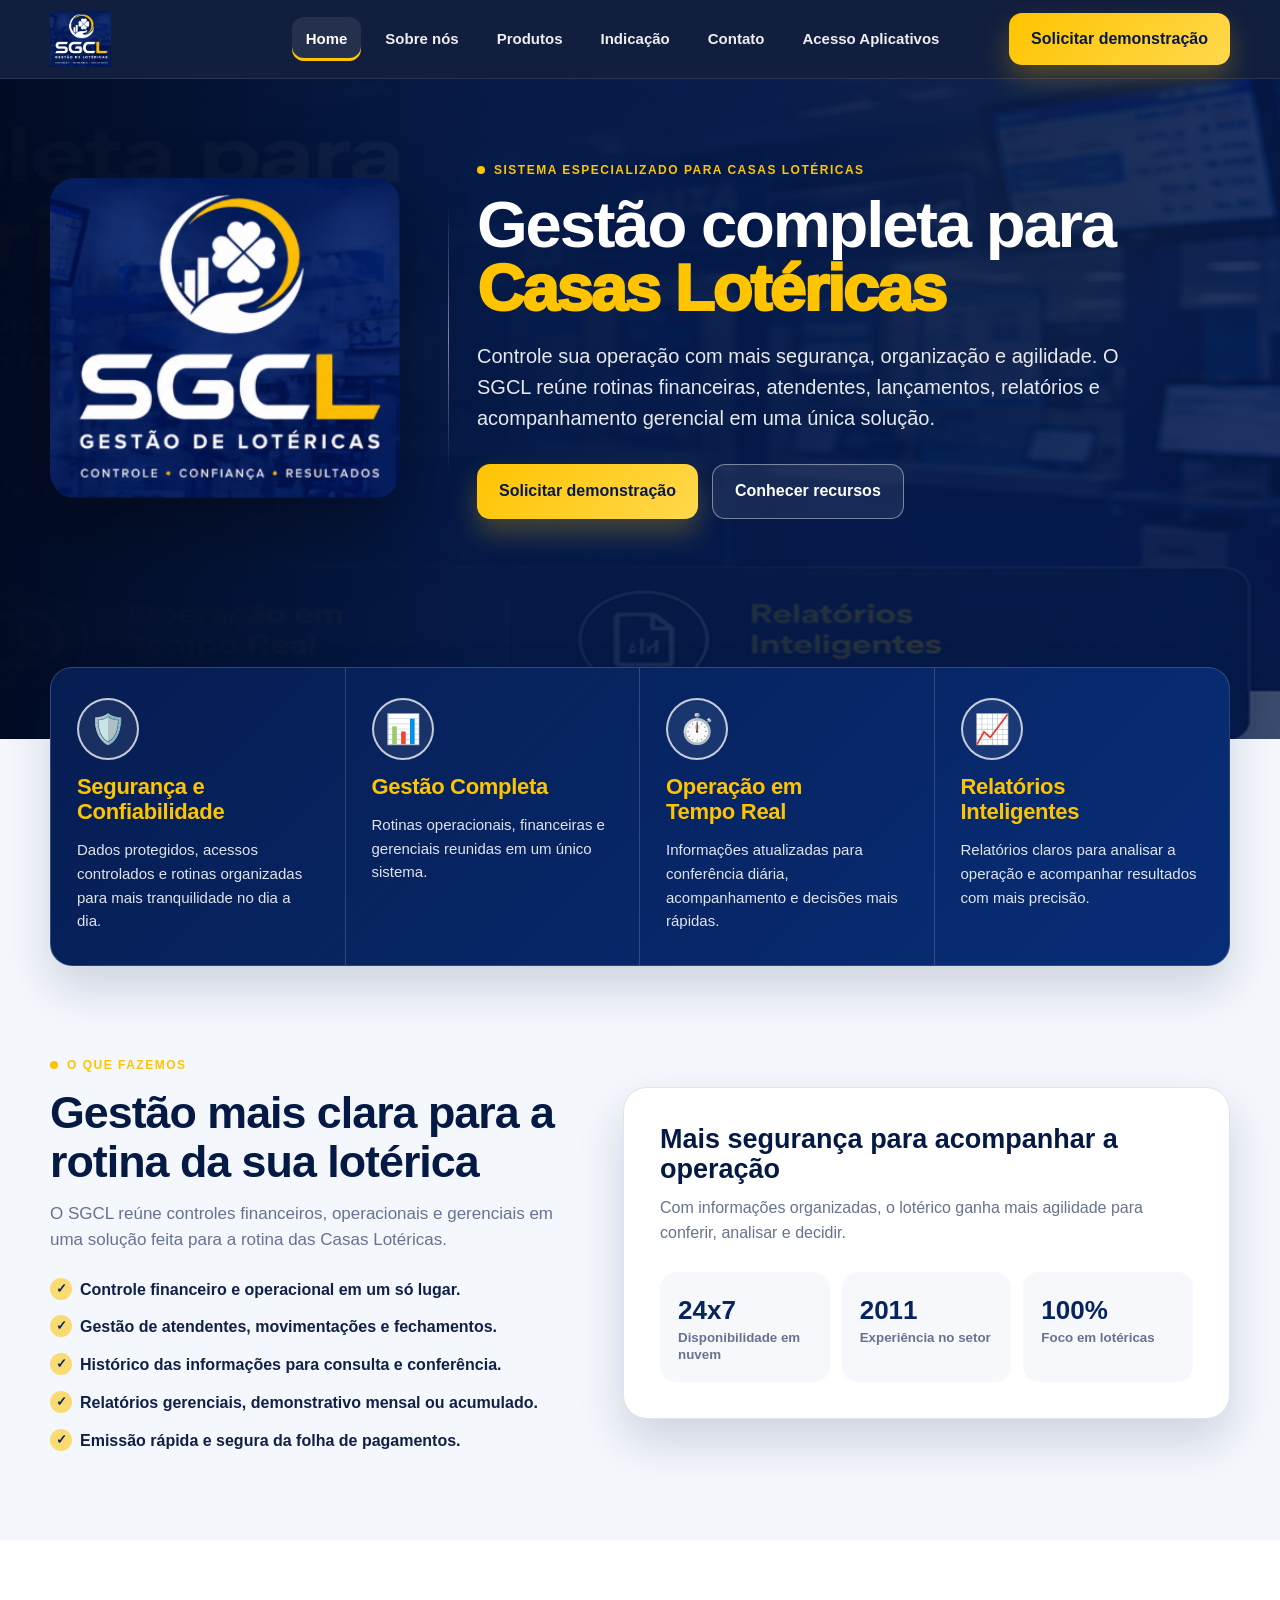
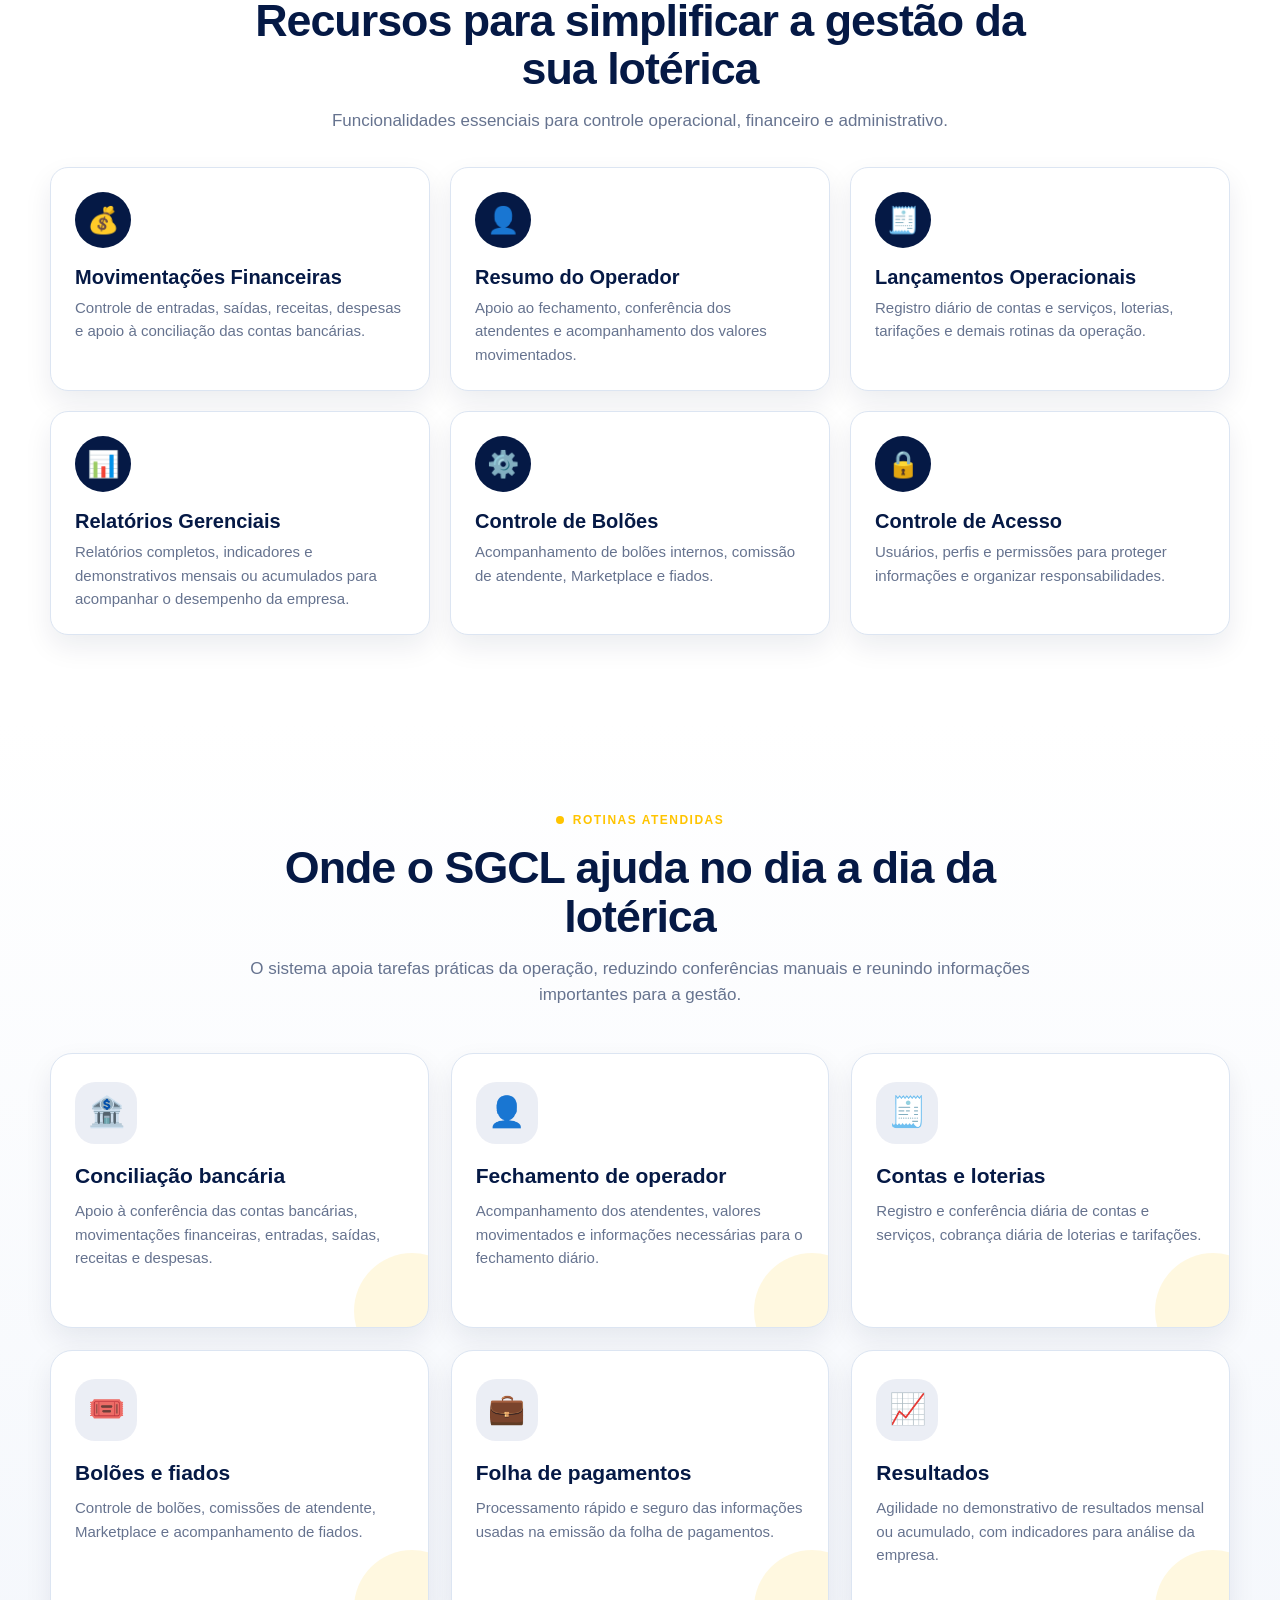
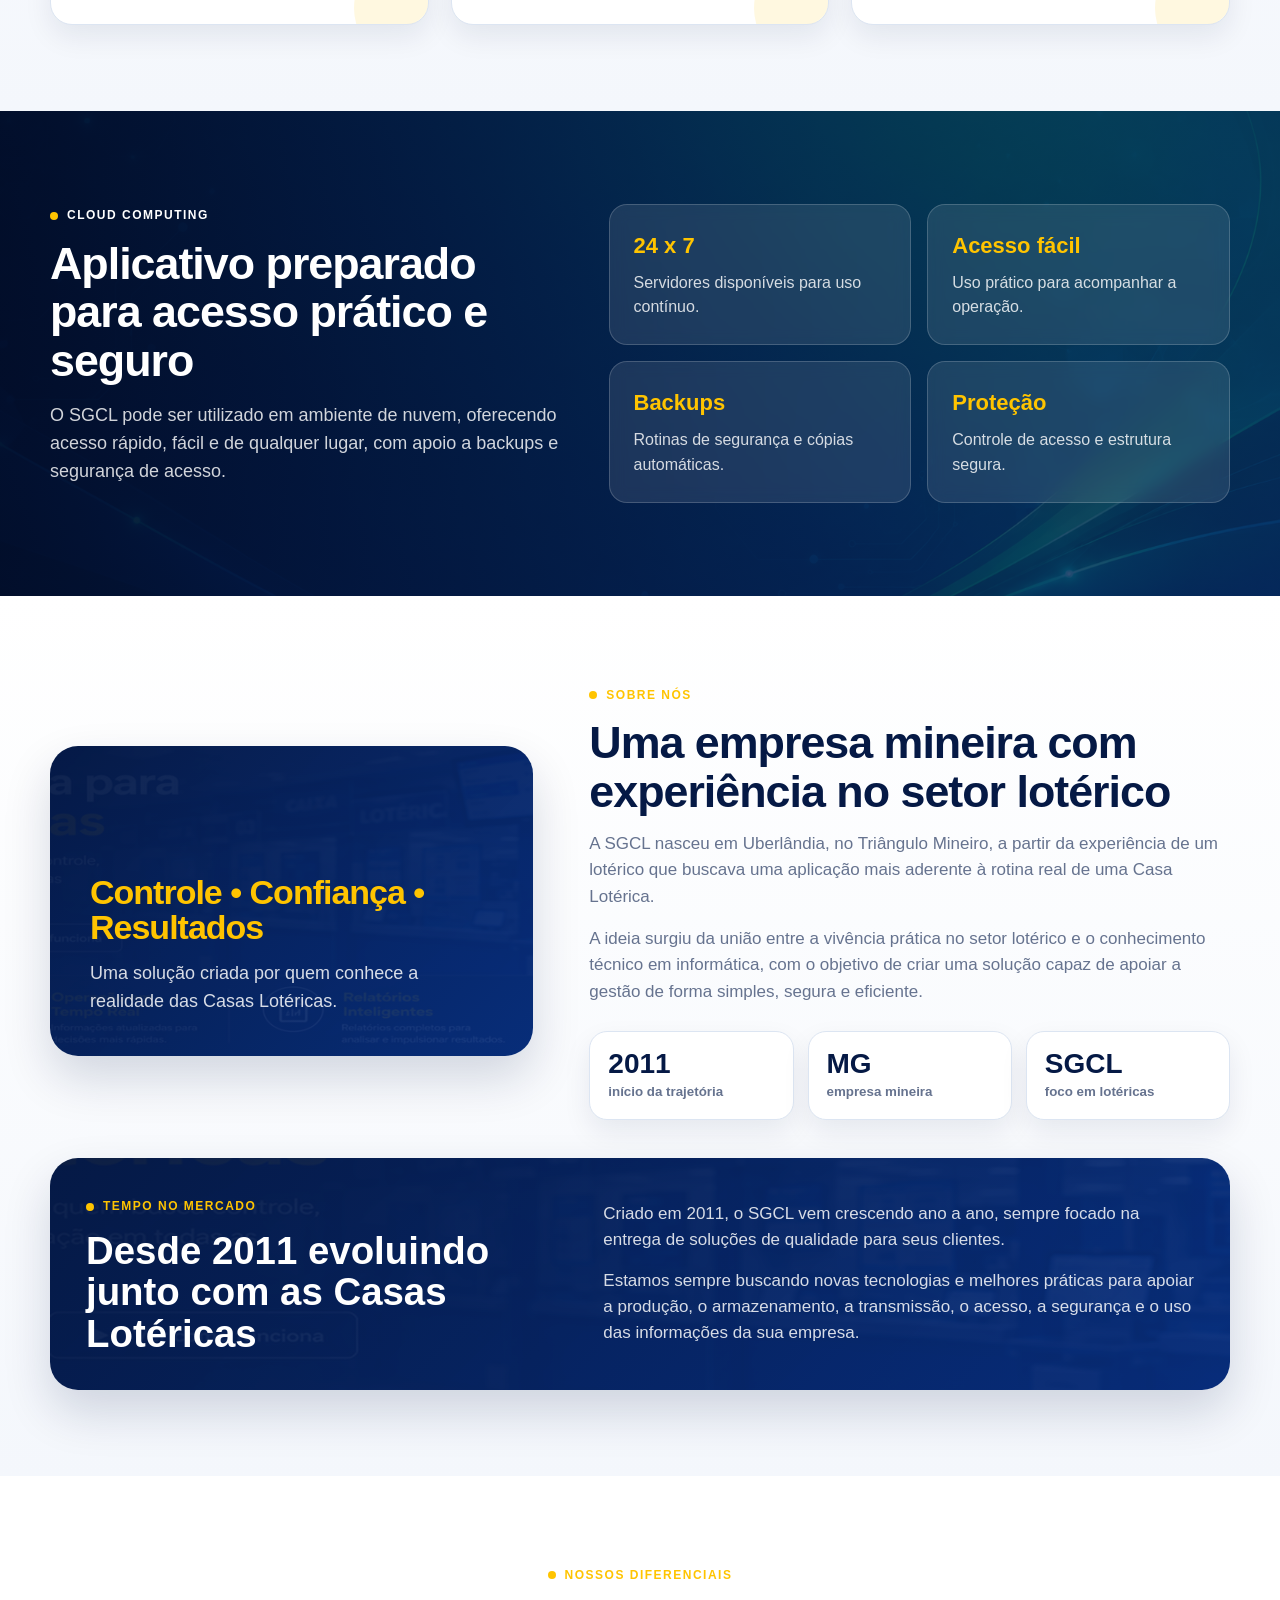
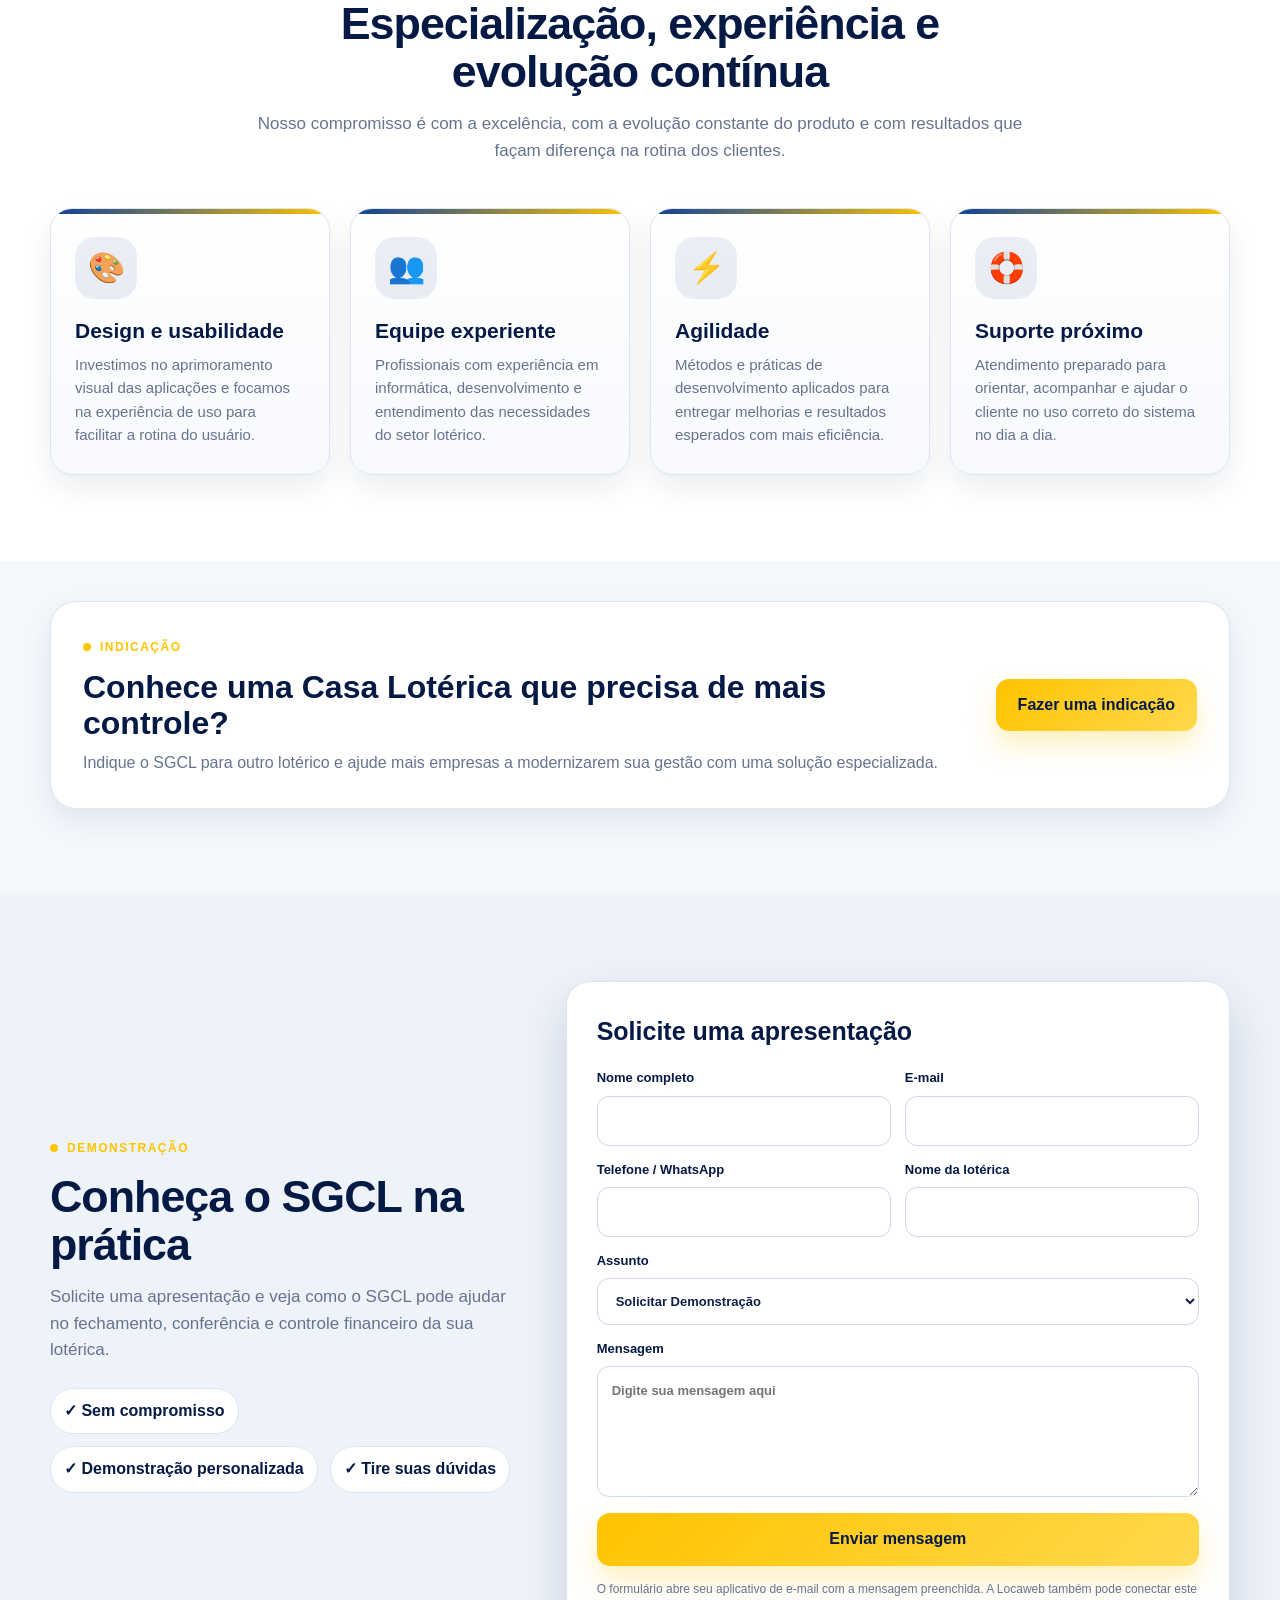
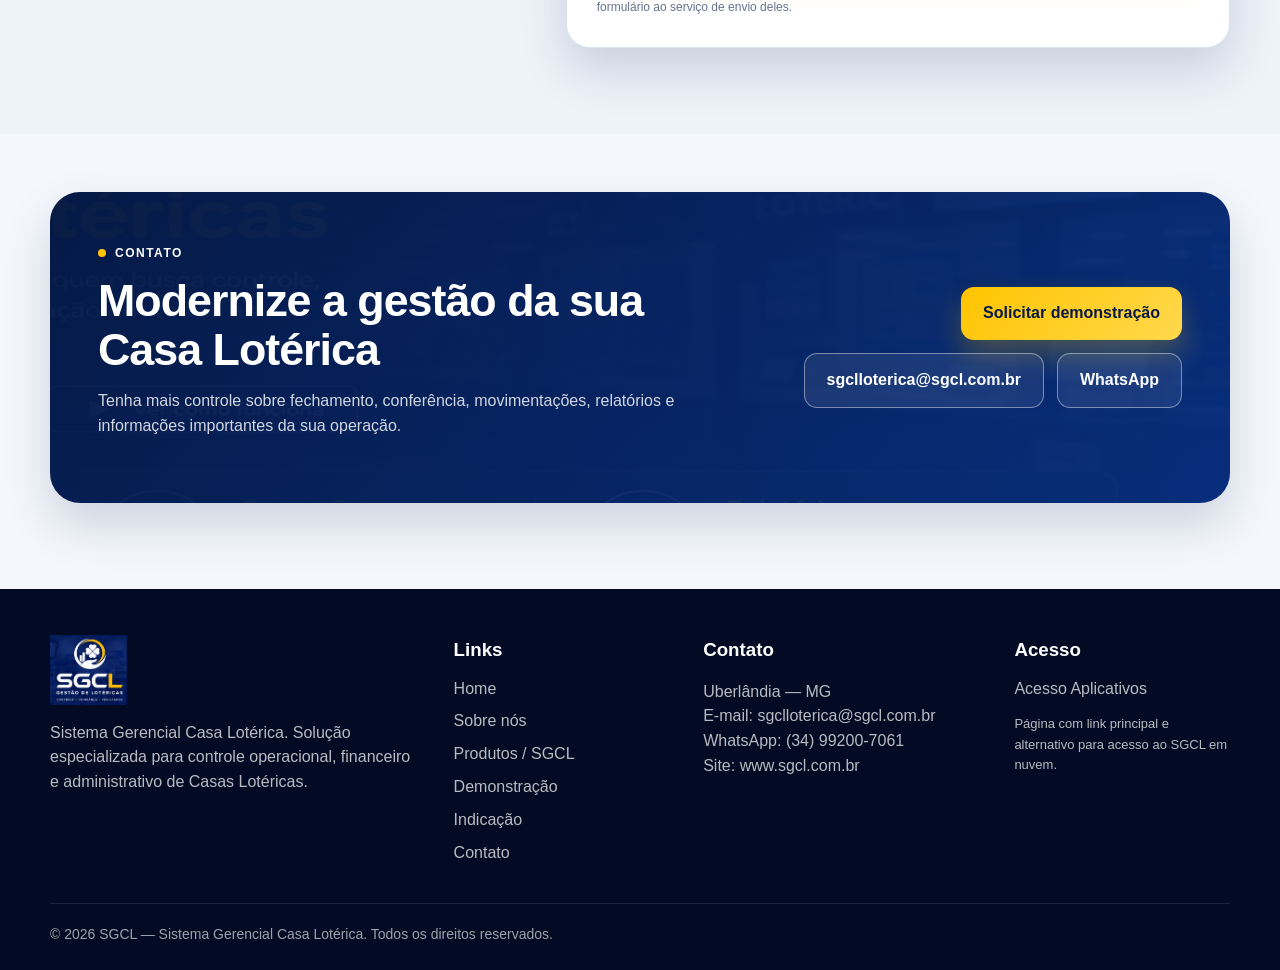
==== commit 3d167a75: "content: destaca rotinas atendidas no site SGCL" ====
--- a/index.html
+++ b/index.html
@@ -133,8 +133,26 @@
           <article class="resource-card reveal"><div class="card-icon">👤</div><h3>Resumo do Operador</h3><p>Apoio ao fechamento, conferência dos atendentes e acompanhamento dos valores movimentados.</p></article>
           <article class="resource-card reveal"><div class="card-icon">🧾</div><h3>Lançamentos Operacionais</h3><p>Registro diário de contas e serviços, loterias, tarifações e demais rotinas da operação.</p></article>
           <article class="resource-card reveal"><div class="card-icon">📊</div><h3>Relatórios Gerenciais</h3><p>Relatórios completos, indicadores e demonstrativos mensais ou acumulados para acompanhar o desempenho da empresa.</p></article>
-          <article class="resource-card reveal"><div class="card-icon">⚙️</div><h3>Controle de Bolões</h3><p>Acompanhamento de bolões internos, comissão de atendente, MarketPlace e fiados.</p></article>
+          <article class="resource-card reveal"><div class="card-icon">⚙️</div><h3>Controle de Bolões</h3><p>Acompanhamento de bolões internos, comissão de atendente, Marketplace e fiados.</p></article>
           <article class="resource-card reveal"><div class="card-icon">🔒</div><h3>Controle de Acesso</h3><p>Usuários, perfis e permissões para proteger informações e organizar responsabilidades.</p></article>
+        </div>
+      </div>
+    </section>
+
+    <section class="section practical-section">
+      <div class="container">
+        <div class="section-head reveal">
+          <span class="section-kicker">Rotinas atendidas</span>
+          <h2>Onde o SGCL ajuda no dia a dia da lotérica</h2>
+          <p>O sistema apoia tarefas práticas da operação, reduzindo conferências manuais e reunindo informações importantes para a gestão.</p>
+        </div>
+        <div class="practical-grid">
+          <article class="practical-card reveal"><div class="practical-icon">🏦</div><h3>Conciliação bancária</h3><p>Apoio à conferência das contas bancárias, movimentações financeiras, entradas, saídas, receitas e despesas.</p></article>
+          <article class="practical-card reveal"><div class="practical-icon">👤</div><h3>Fechamento de operador</h3><p>Acompanhamento dos atendentes, valores movimentados e informações necessárias para o fechamento diário.</p></article>
+          <article class="practical-card reveal"><div class="practical-icon">🧾</div><h3>Contas e loterias</h3><p>Registro e conferência diária de contas e serviços, cobrança diária de loterias e tarifações.</p></article>
+          <article class="practical-card reveal"><div class="practical-icon">🎟️</div><h3>Bolões e fiados</h3><p>Controle de bolões, comissões de atendente, Marketplace e acompanhamento de fiados.</p></article>
+          <article class="practical-card reveal"><div class="practical-icon">💼</div><h3>Folha de pagamentos</h3><p>Processamento rápido e seguro das informações usadas na emissão da folha de pagamentos.</p></article>
+          <article class="practical-card reveal"><div class="practical-icon">📈</div><h3>Resultados</h3><p>Agilidade no demonstrativo de resultados mensal ou acumulado, com indicadores para análise da empresa.</p></article>
         </div>
       </div>
     </section>
@@ -237,7 +255,7 @@
         <div class="demo-copy reveal">
           <span class="section-kicker">Demonstração</span>
           <h2>Conheça o SGCL na prática</h2>
-          <p>Solicite uma apresentação e veja como o SGCL pode ajudar sua lotérica a organizar informações, controlar movimentações e acompanhar resultados com mais clareza.</p>
+          <p>Solicite uma apresentação e veja como o SGCL pode ajudar no fechamento, conferência e controle financeiro da sua lotérica.</p>
           <div class="demo-benefits">
             <span>✓ Sem compromisso</span>
             <span>✓ Demonstração personalizada</span>
@@ -265,7 +283,7 @@
         <div>
           <span class="section-kicker light">Contato</span>
           <h2>Modernize a gestão da sua Casa Lotérica</h2>
-          <p>Tenha mais controle sobre movimentações, atendentes, lançamentos, relatórios e informações importantes da sua operação.</p>
+          <p>Tenha mais controle sobre fechamento, conferência, movimentações, relatórios e informações importantes da sua operação.</p>
         </div>
         <div class="contact-actions">
           <a class="btn btn-yellow" href="#demonstracao">Solicitar demonstração</a>
@@ -308,4 +326,4 @@
   <div class="toast" role="status" aria-live="polite"></div>
   <script src="js/main.js"></script>
 </body>
-</html>
+</html>
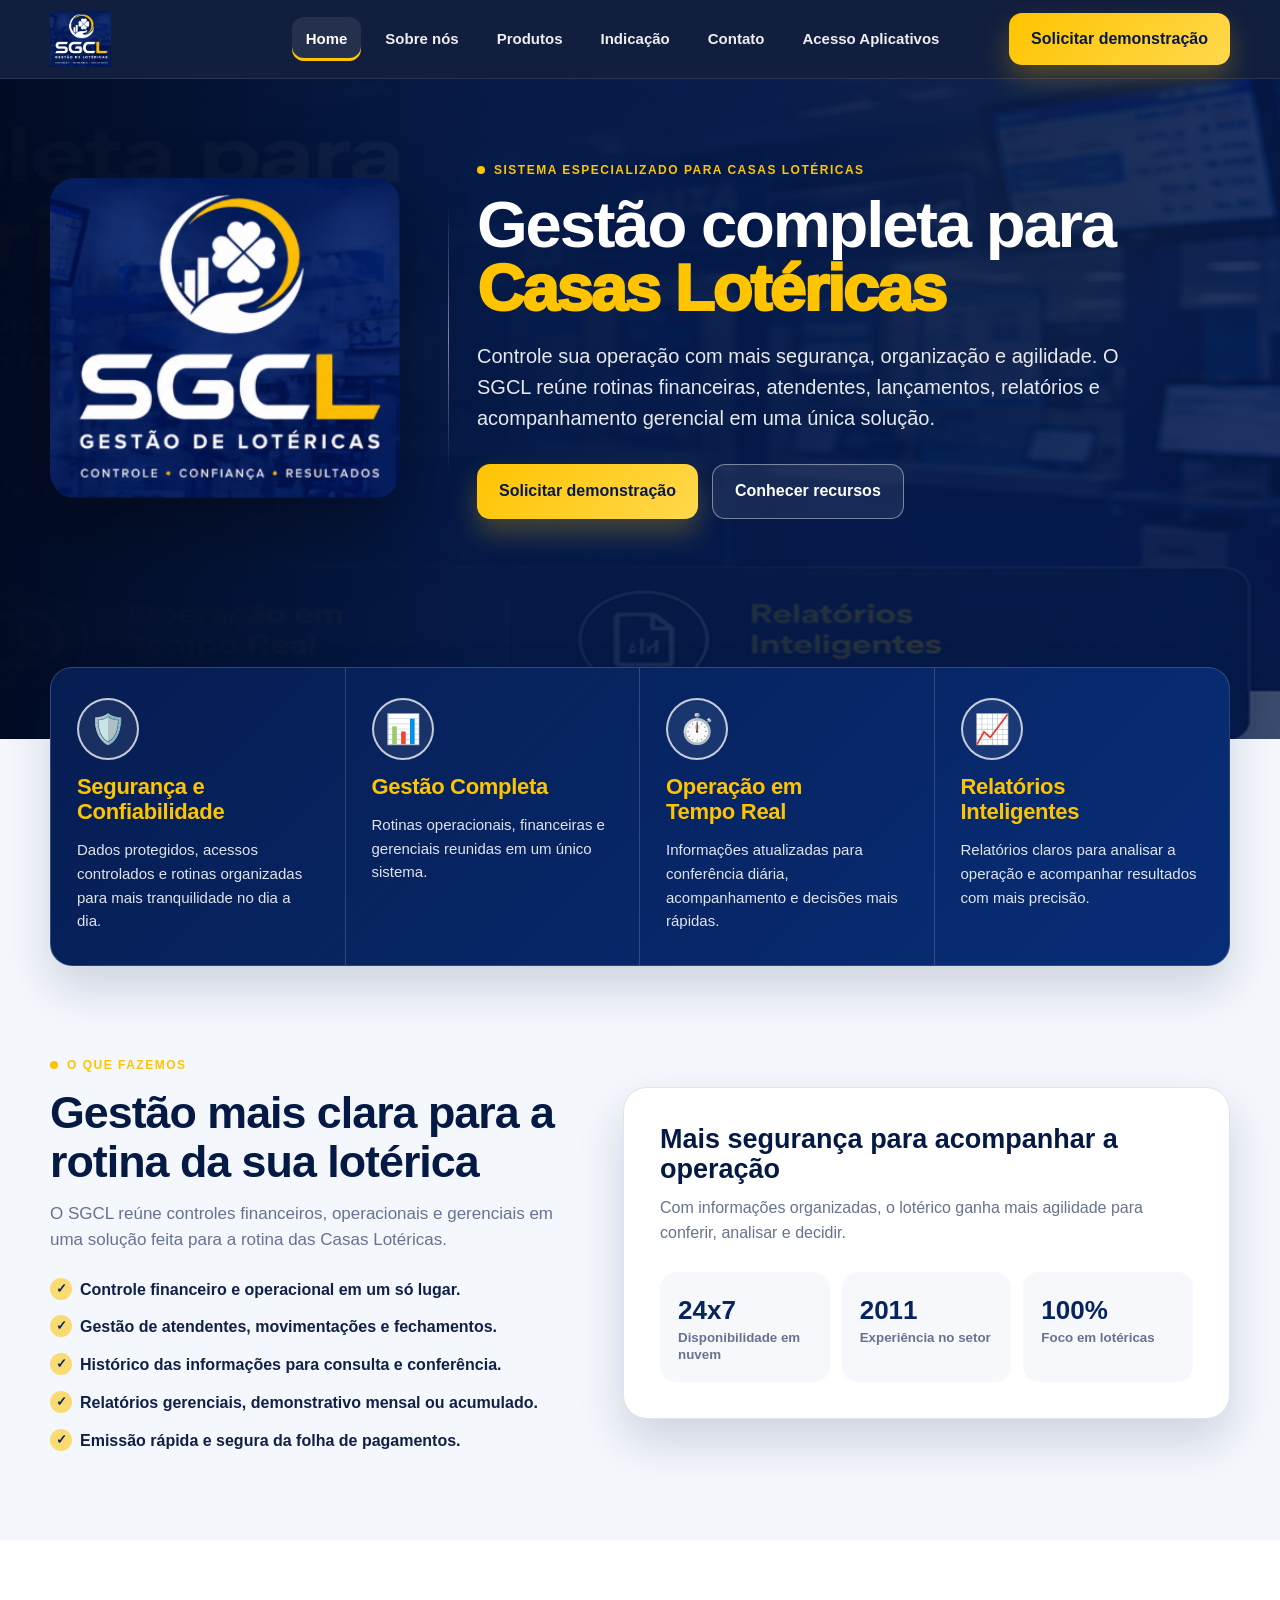
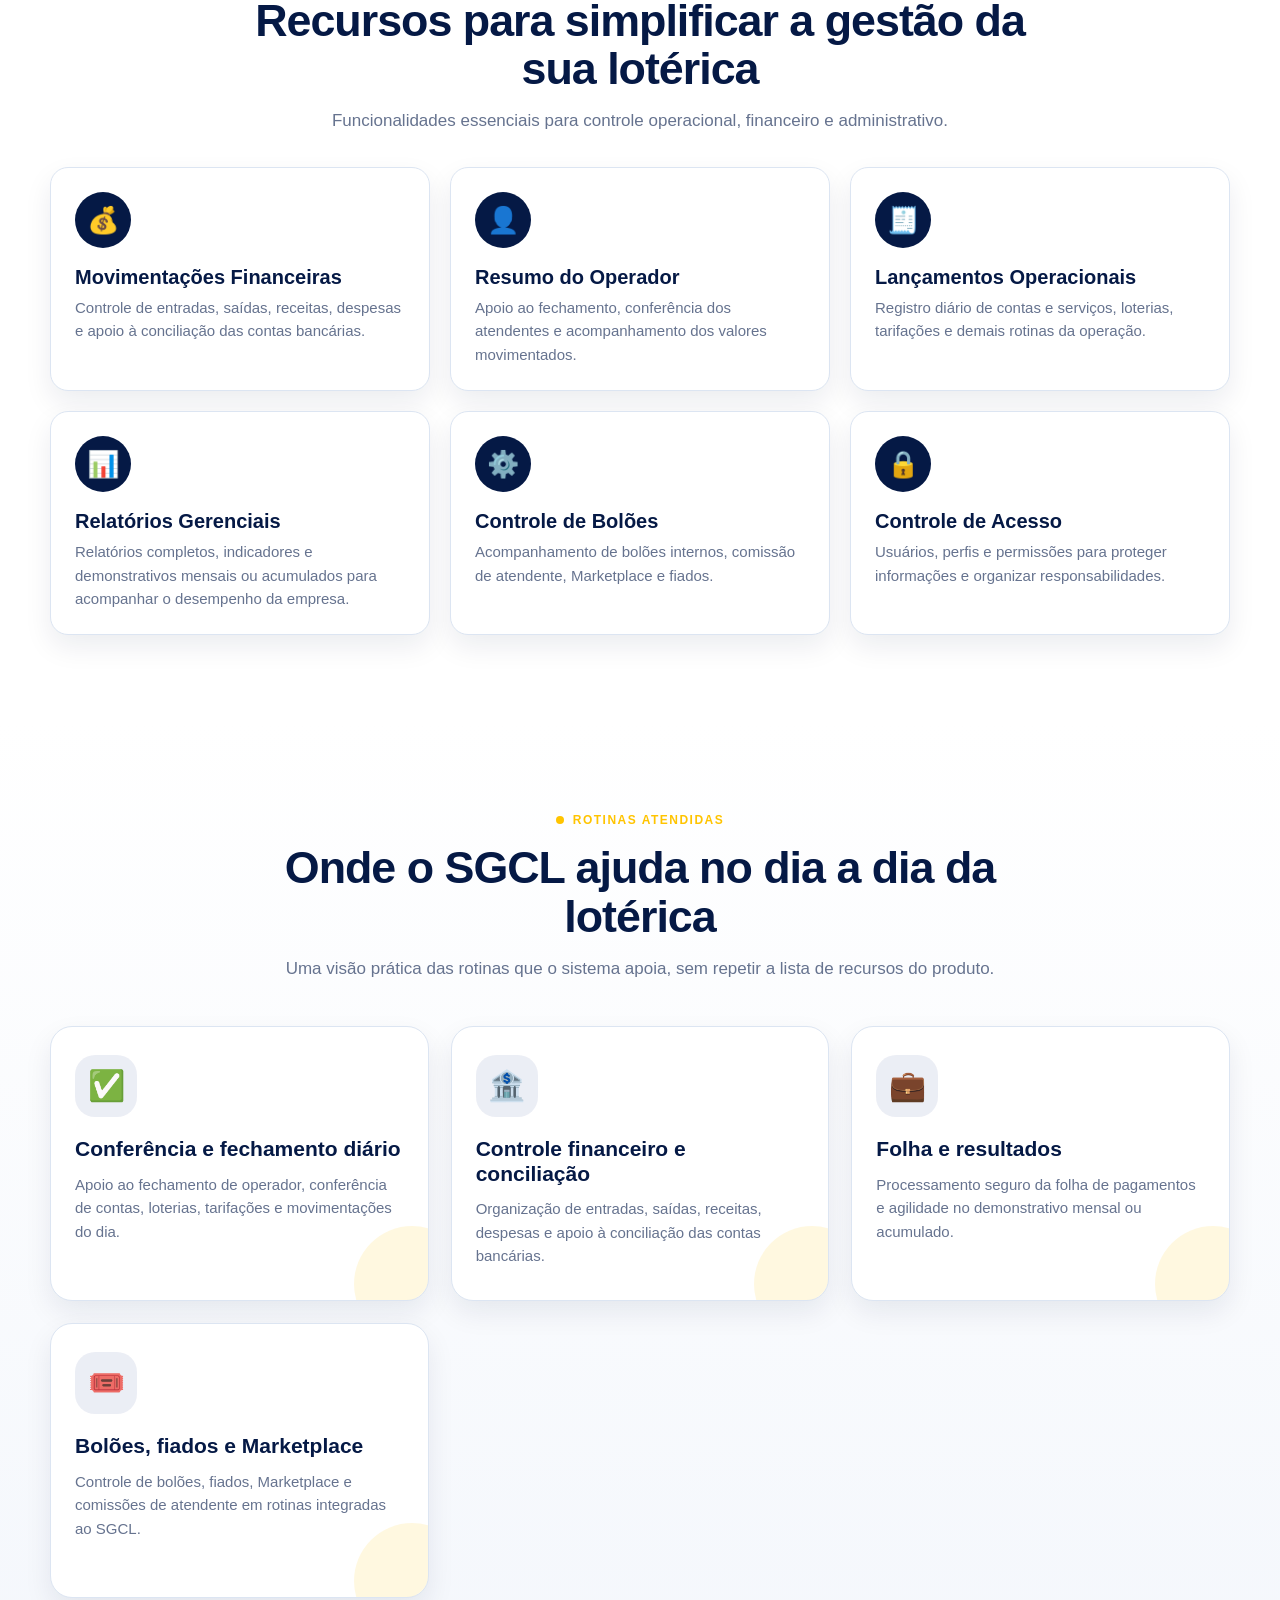
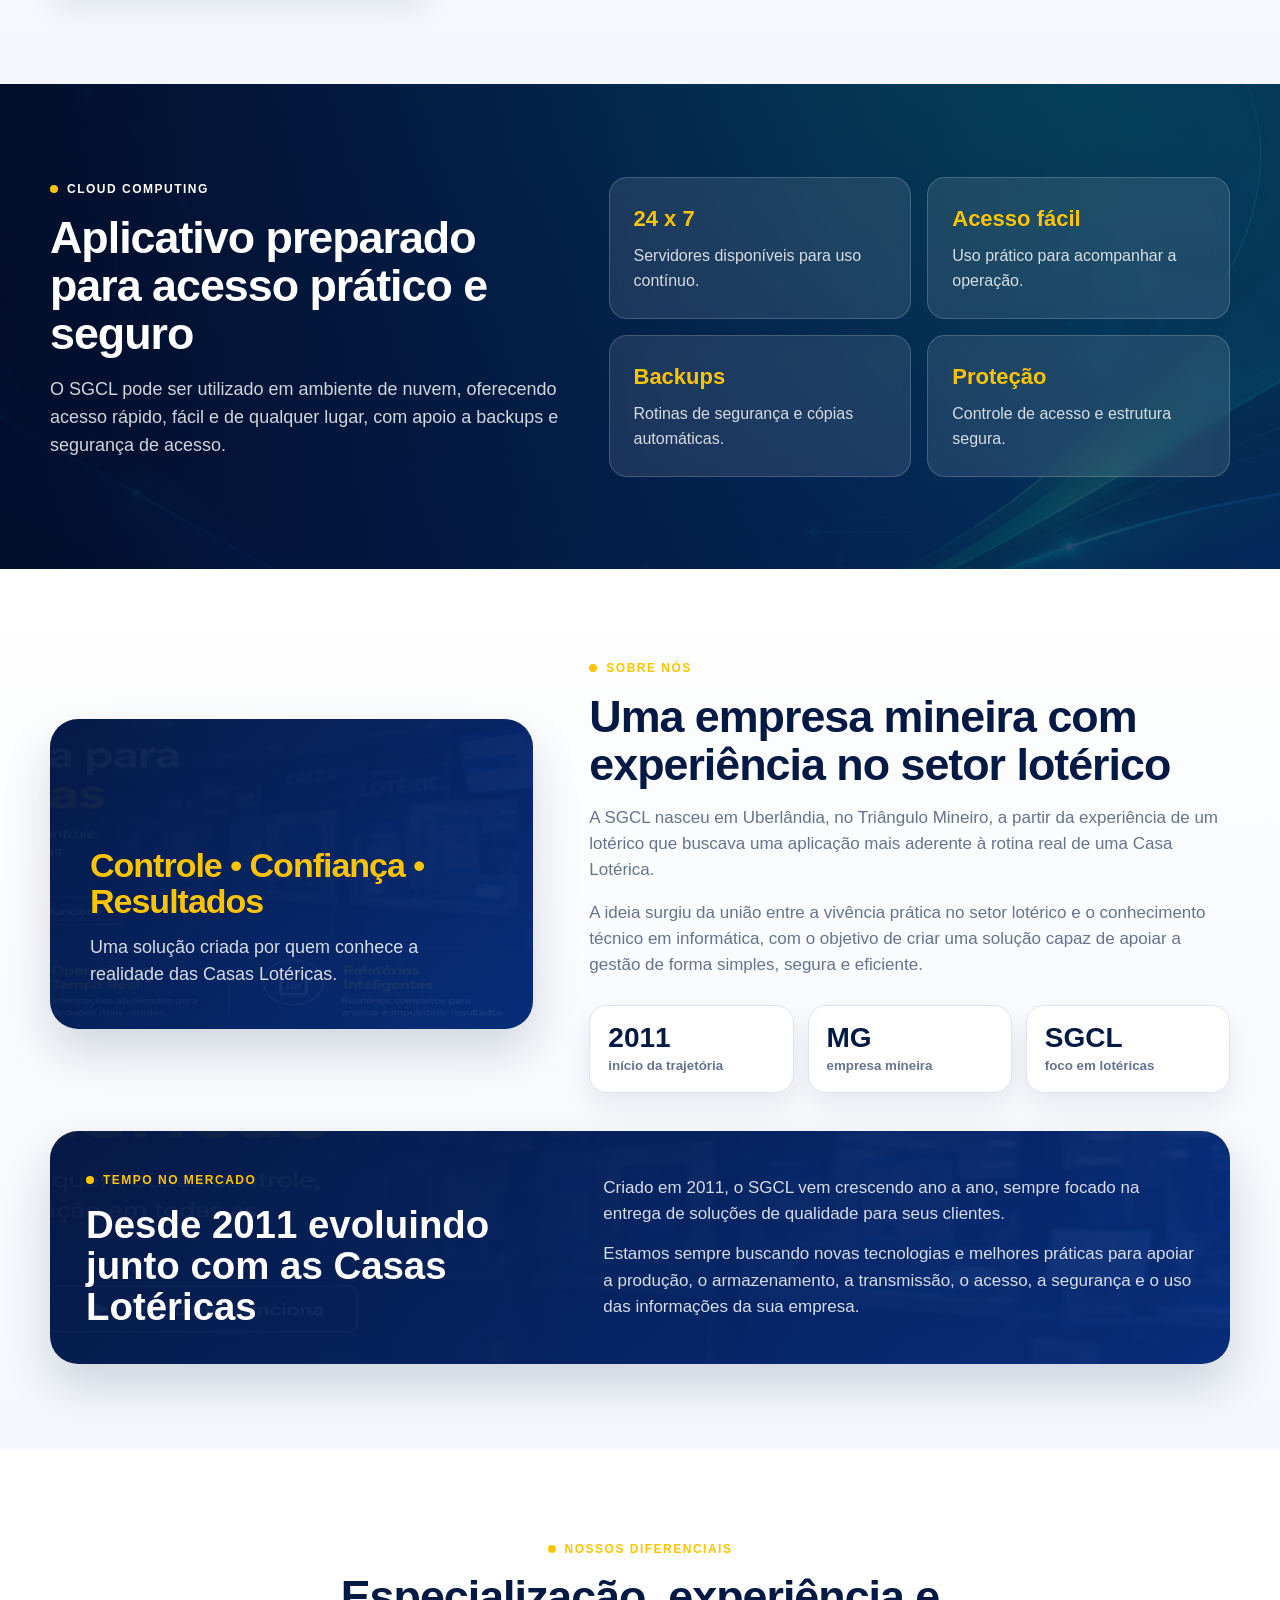
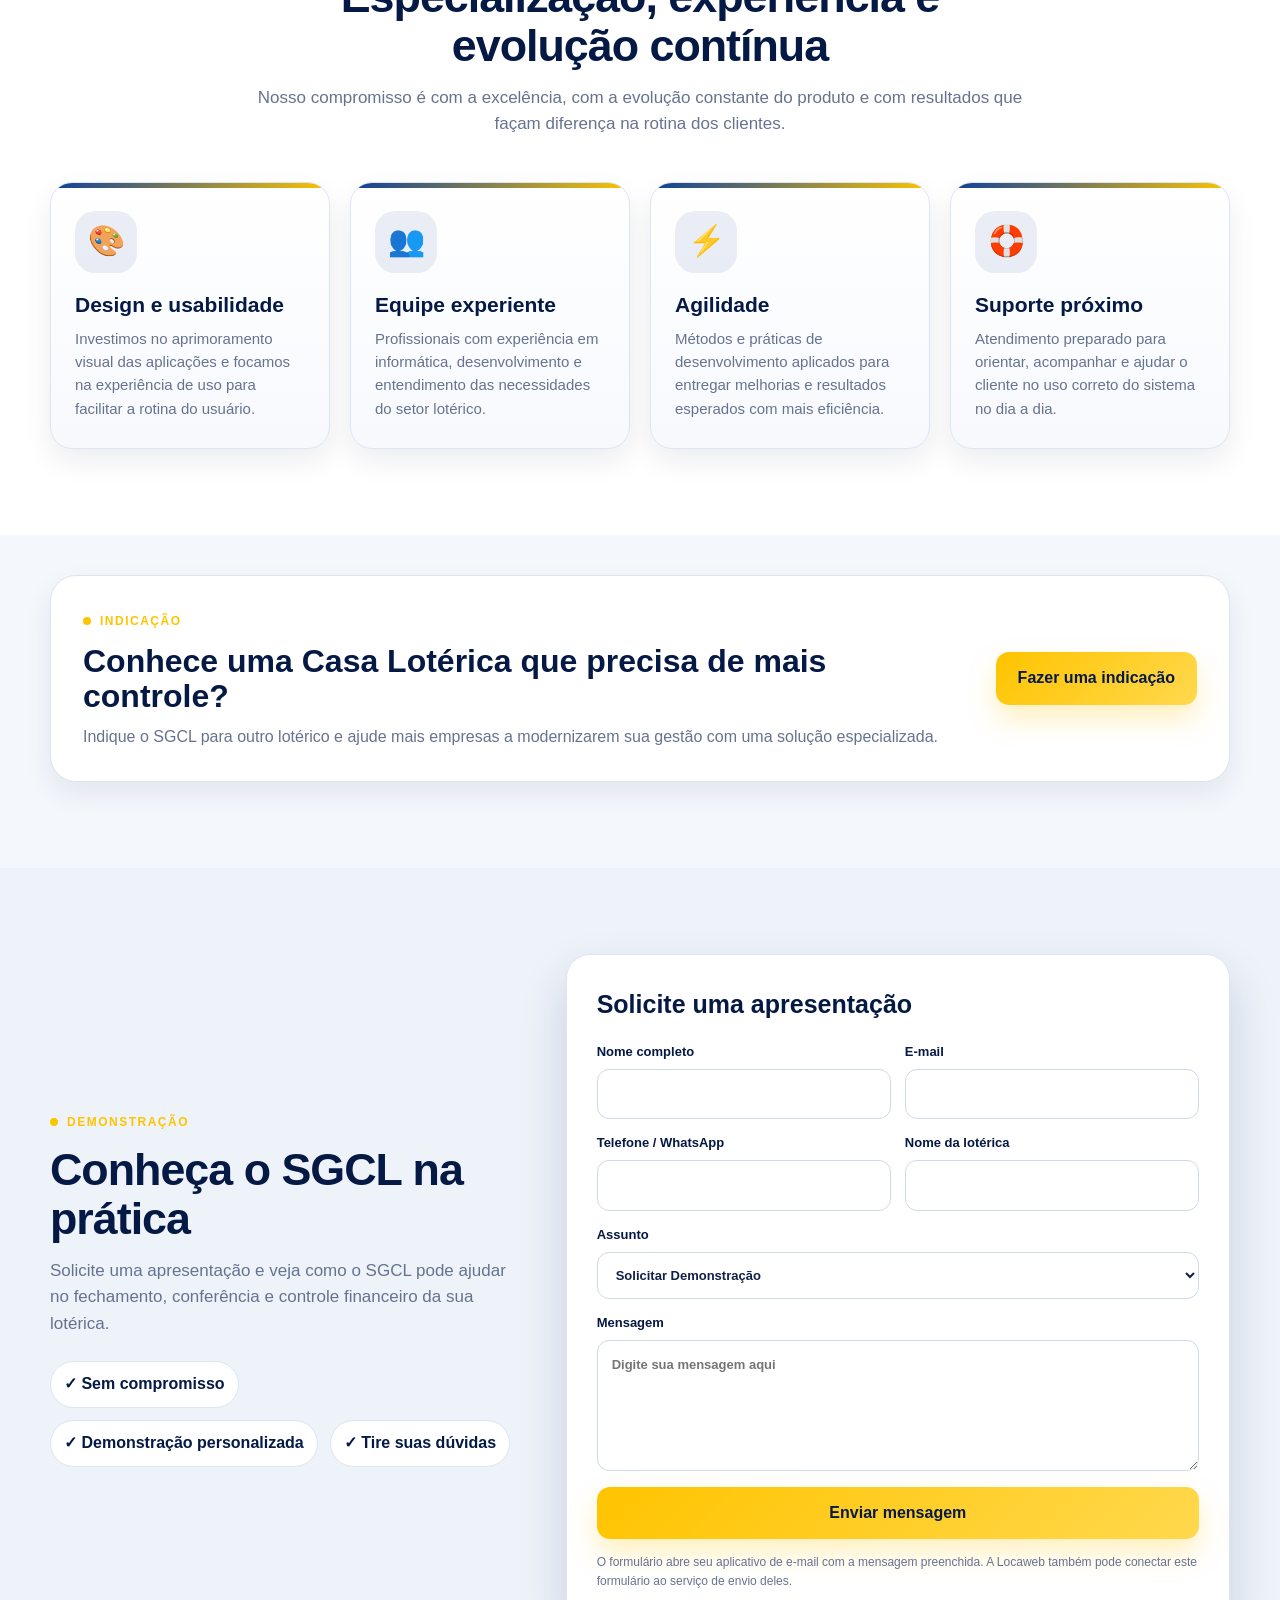
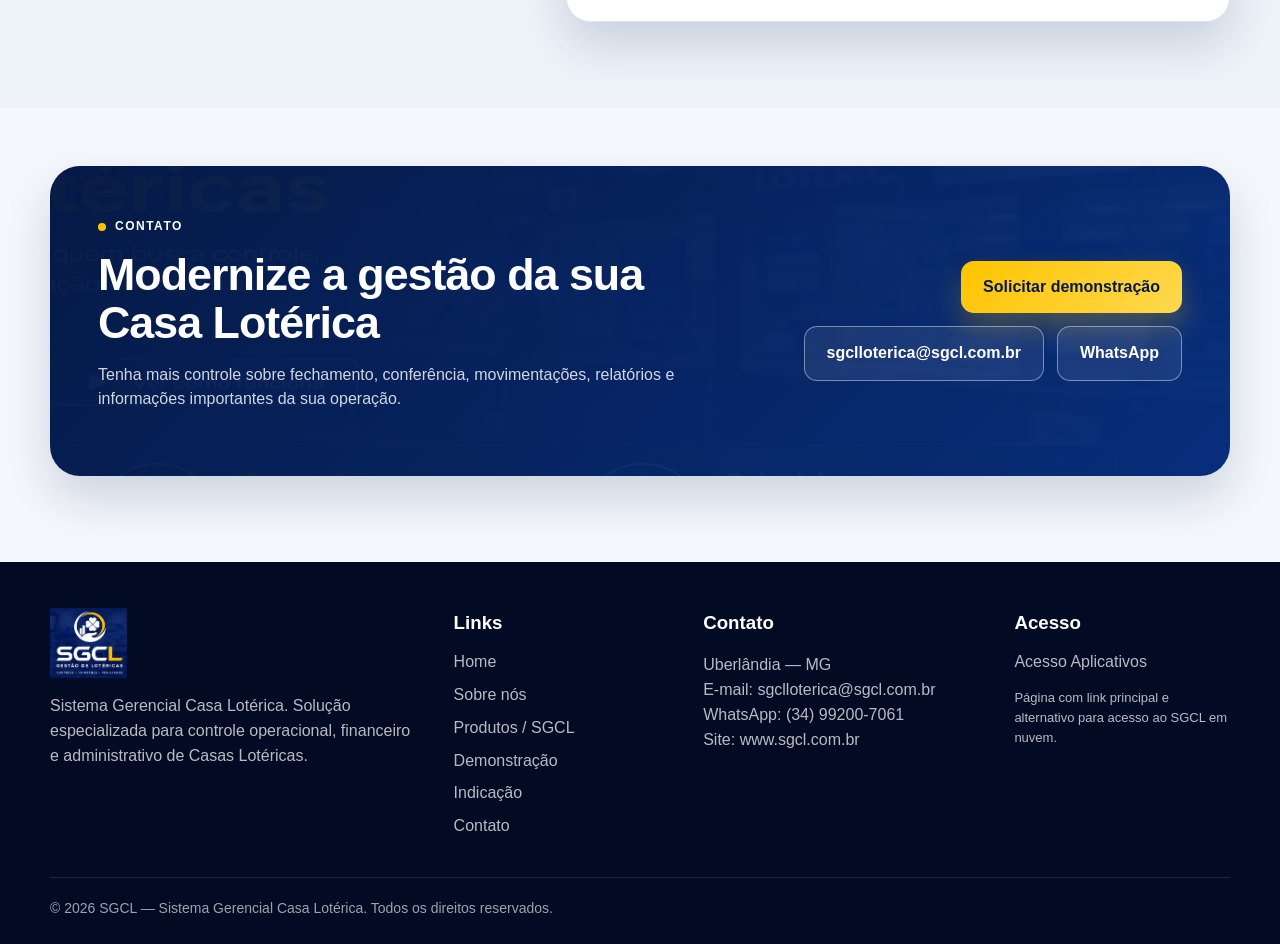
==== commit 082d4138: "content: compacta rotinas atendidas do site SGCL" ====
--- a/index.html
+++ b/index.html
@@ -144,15 +144,13 @@
         <div class="section-head reveal">
           <span class="section-kicker">Rotinas atendidas</span>
           <h2>Onde o SGCL ajuda no dia a dia da lotérica</h2>
-          <p>O sistema apoia tarefas práticas da operação, reduzindo conferências manuais e reunindo informações importantes para a gestão.</p>
-        </div>
-        <div class="practical-grid">
-          <article class="practical-card reveal"><div class="practical-icon">🏦</div><h3>Conciliação bancária</h3><p>Apoio à conferência das contas bancárias, movimentações financeiras, entradas, saídas, receitas e despesas.</p></article>
-          <article class="practical-card reveal"><div class="practical-icon">👤</div><h3>Fechamento de operador</h3><p>Acompanhamento dos atendentes, valores movimentados e informações necessárias para o fechamento diário.</p></article>
-          <article class="practical-card reveal"><div class="practical-icon">🧾</div><h3>Contas e loterias</h3><p>Registro e conferência diária de contas e serviços, cobrança diária de loterias e tarifações.</p></article>
-          <article class="practical-card reveal"><div class="practical-icon">🎟️</div><h3>Bolões e fiados</h3><p>Controle de bolões, comissões de atendente, Marketplace e acompanhamento de fiados.</p></article>
-          <article class="practical-card reveal"><div class="practical-icon">💼</div><h3>Folha de pagamentos</h3><p>Processamento rápido e seguro das informações usadas na emissão da folha de pagamentos.</p></article>
-          <article class="practical-card reveal"><div class="practical-icon">📈</div><h3>Resultados</h3><p>Agilidade no demonstrativo de resultados mensal ou acumulado, com indicadores para análise da empresa.</p></article>
+          <p>Uma visão prática das rotinas que o sistema apoia, sem repetir a lista de recursos do produto.</p>
+        </div>
+        <div class="practical-grid compact-practical-grid">
+          <article class="practical-card reveal"><div class="practical-icon">✅</div><h3>Conferência e fechamento diário</h3><p>Apoio ao fechamento de operador, conferência de contas, loterias, tarifações e movimentações do dia.</p></article>
+          <article class="practical-card reveal"><div class="practical-icon">🏦</div><h3>Controle financeiro e conciliação</h3><p>Organização de entradas, saídas, receitas, despesas e apoio à conciliação das contas bancárias.</p></article>
+          <article class="practical-card reveal"><div class="practical-icon">💼</div><h3>Folha e resultados</h3><p>Processamento seguro da folha de pagamentos e agilidade no demonstrativo mensal ou acumulado.</p></article>
+          <article class="practical-card reveal"><div class="practical-icon">🎟️</div><h3>Bolões, fiados e Marketplace</h3><p>Controle de bolões, fiados, Marketplace e comissões de atendente em rotinas integradas ao SGCL.</p></article>
         </div>
       </div>
     </section>
@@ -326,4 +324,4 @@
   <div class="toast" role="status" aria-live="polite"></div>
   <script src="js/main.js"></script>
 </body>
-</html>+</html>
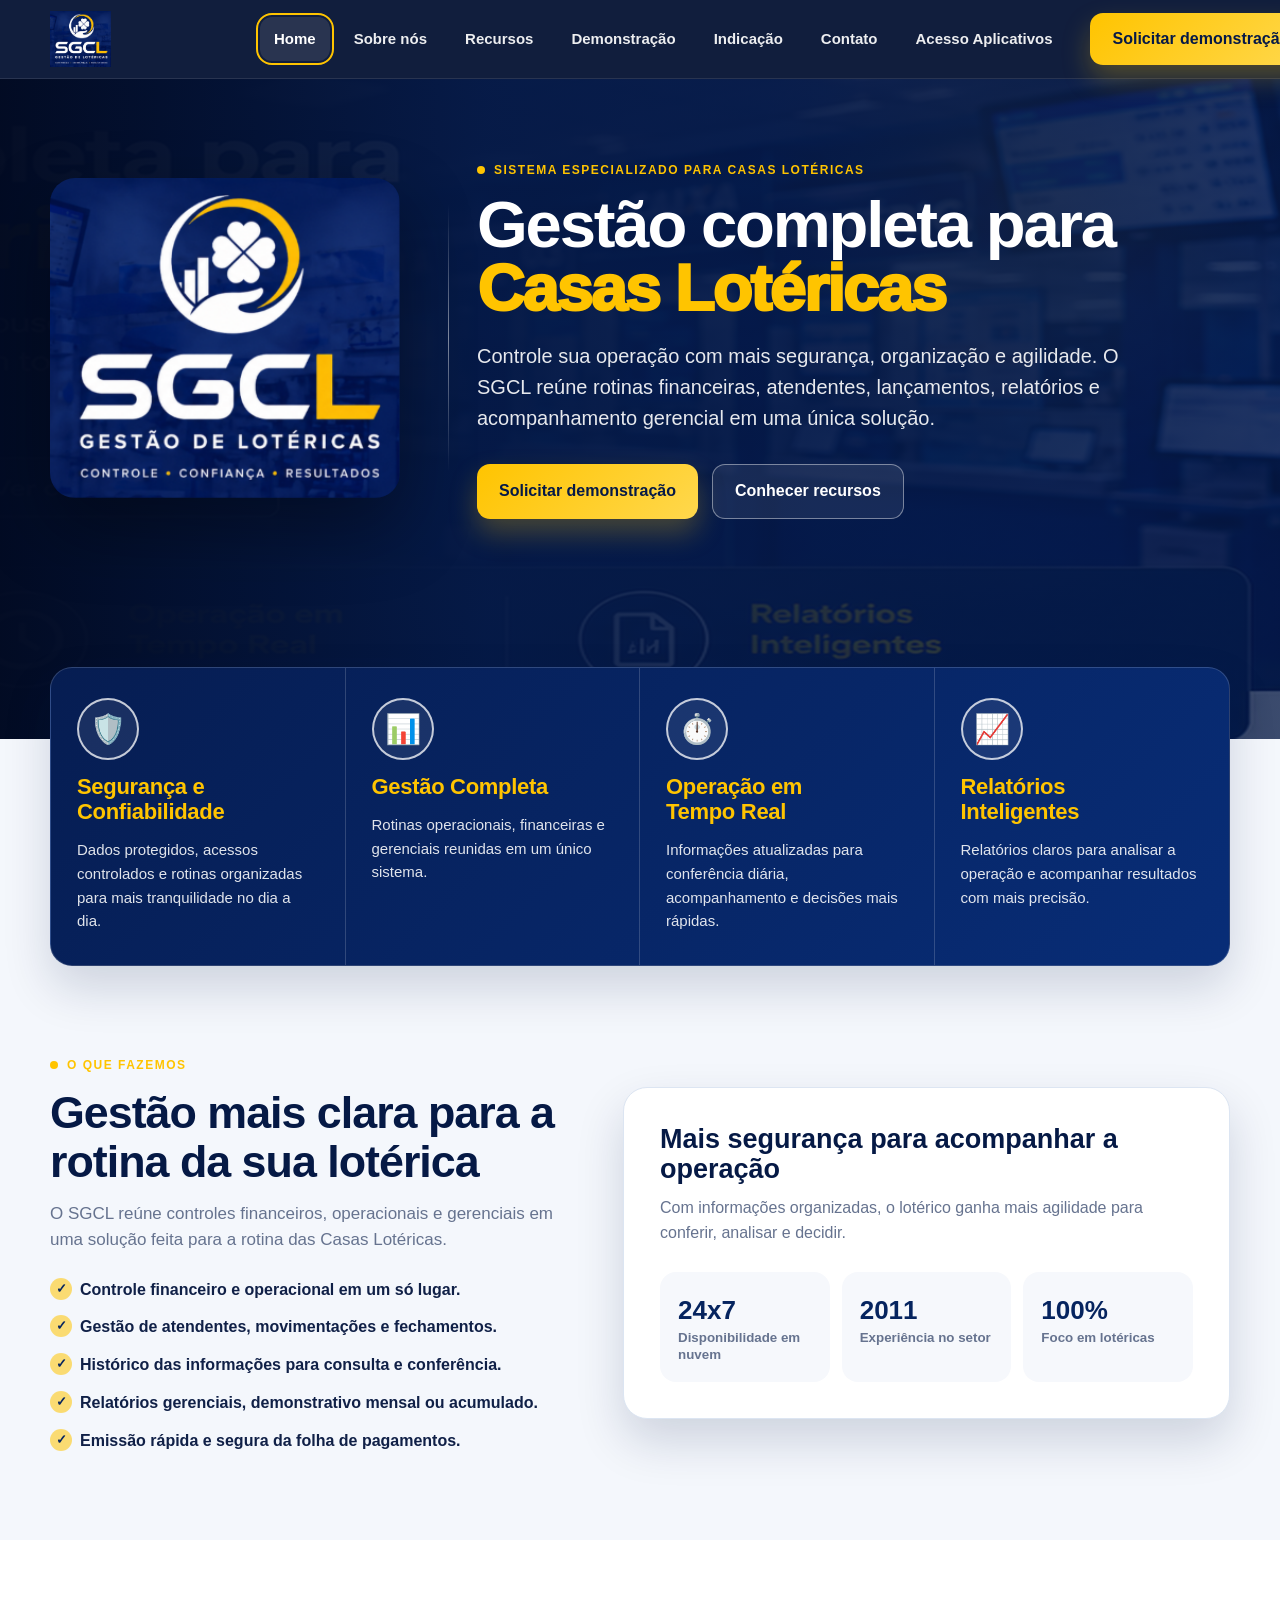
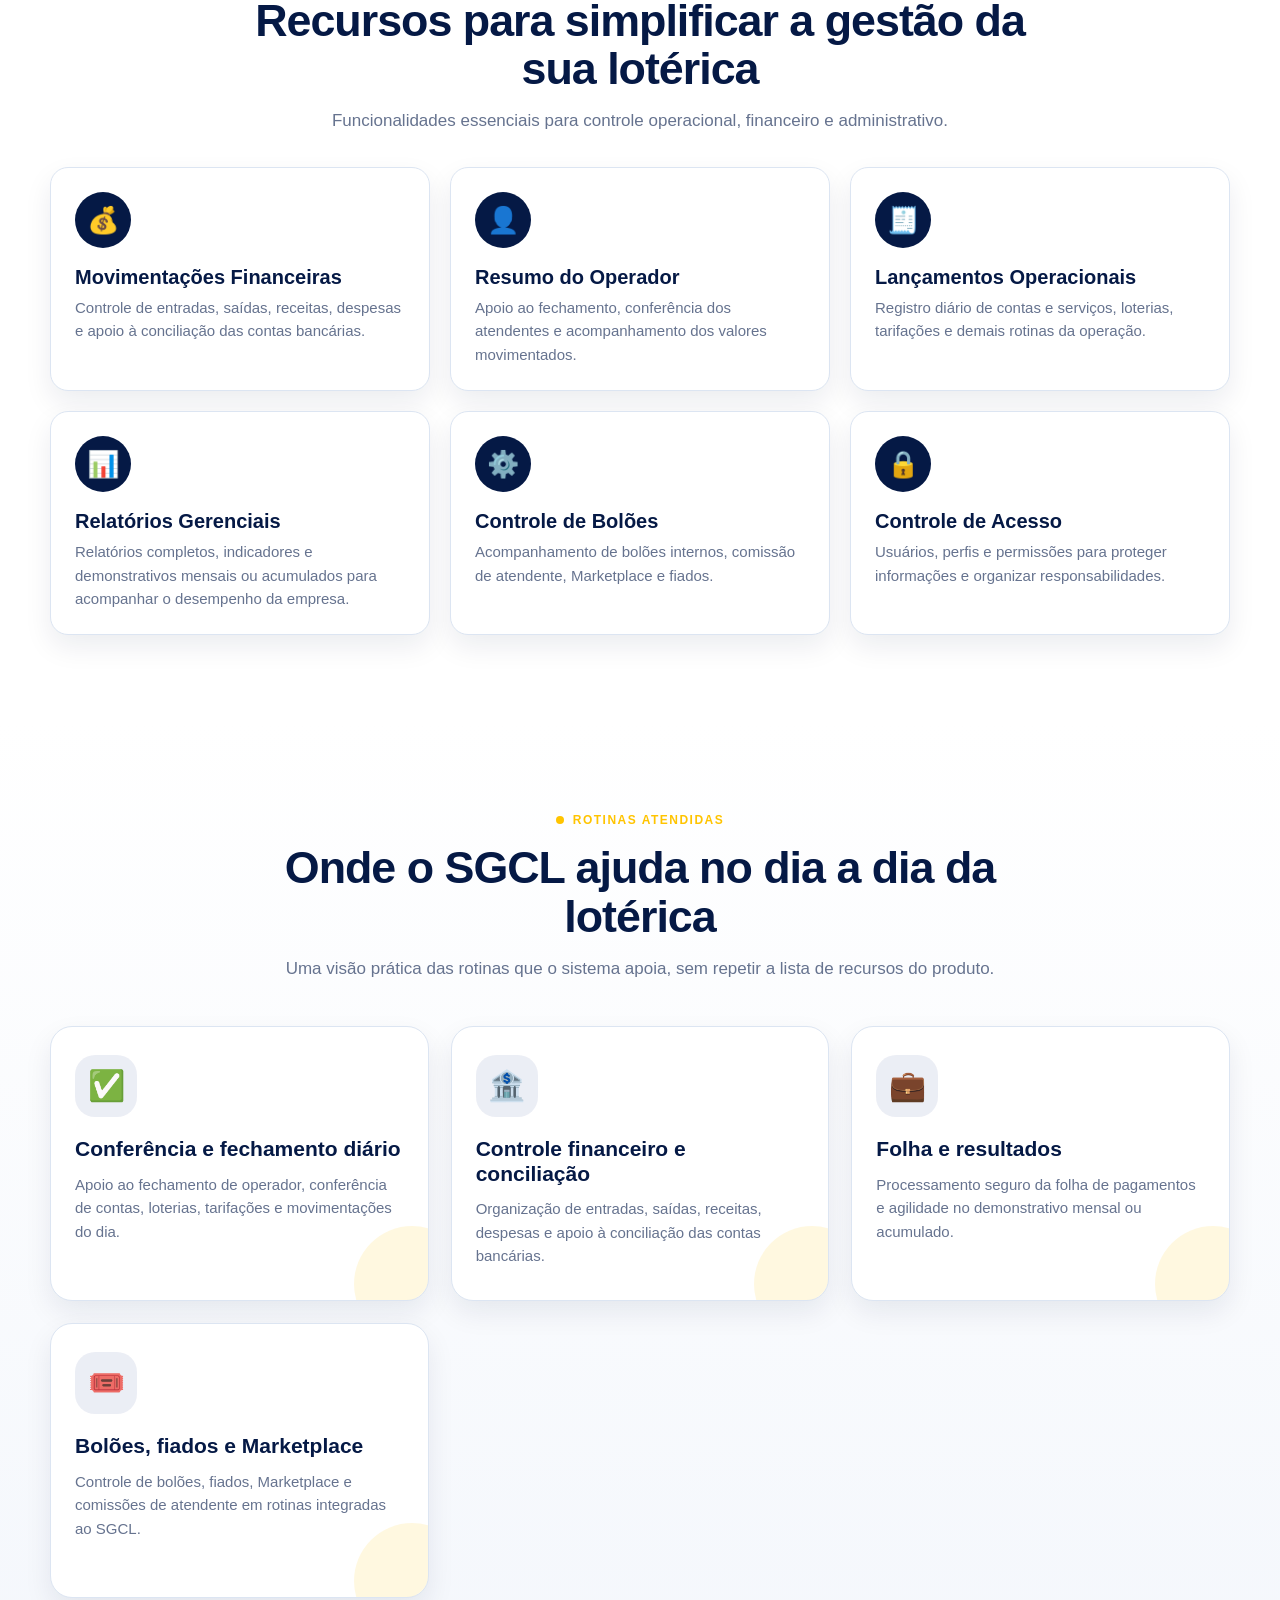
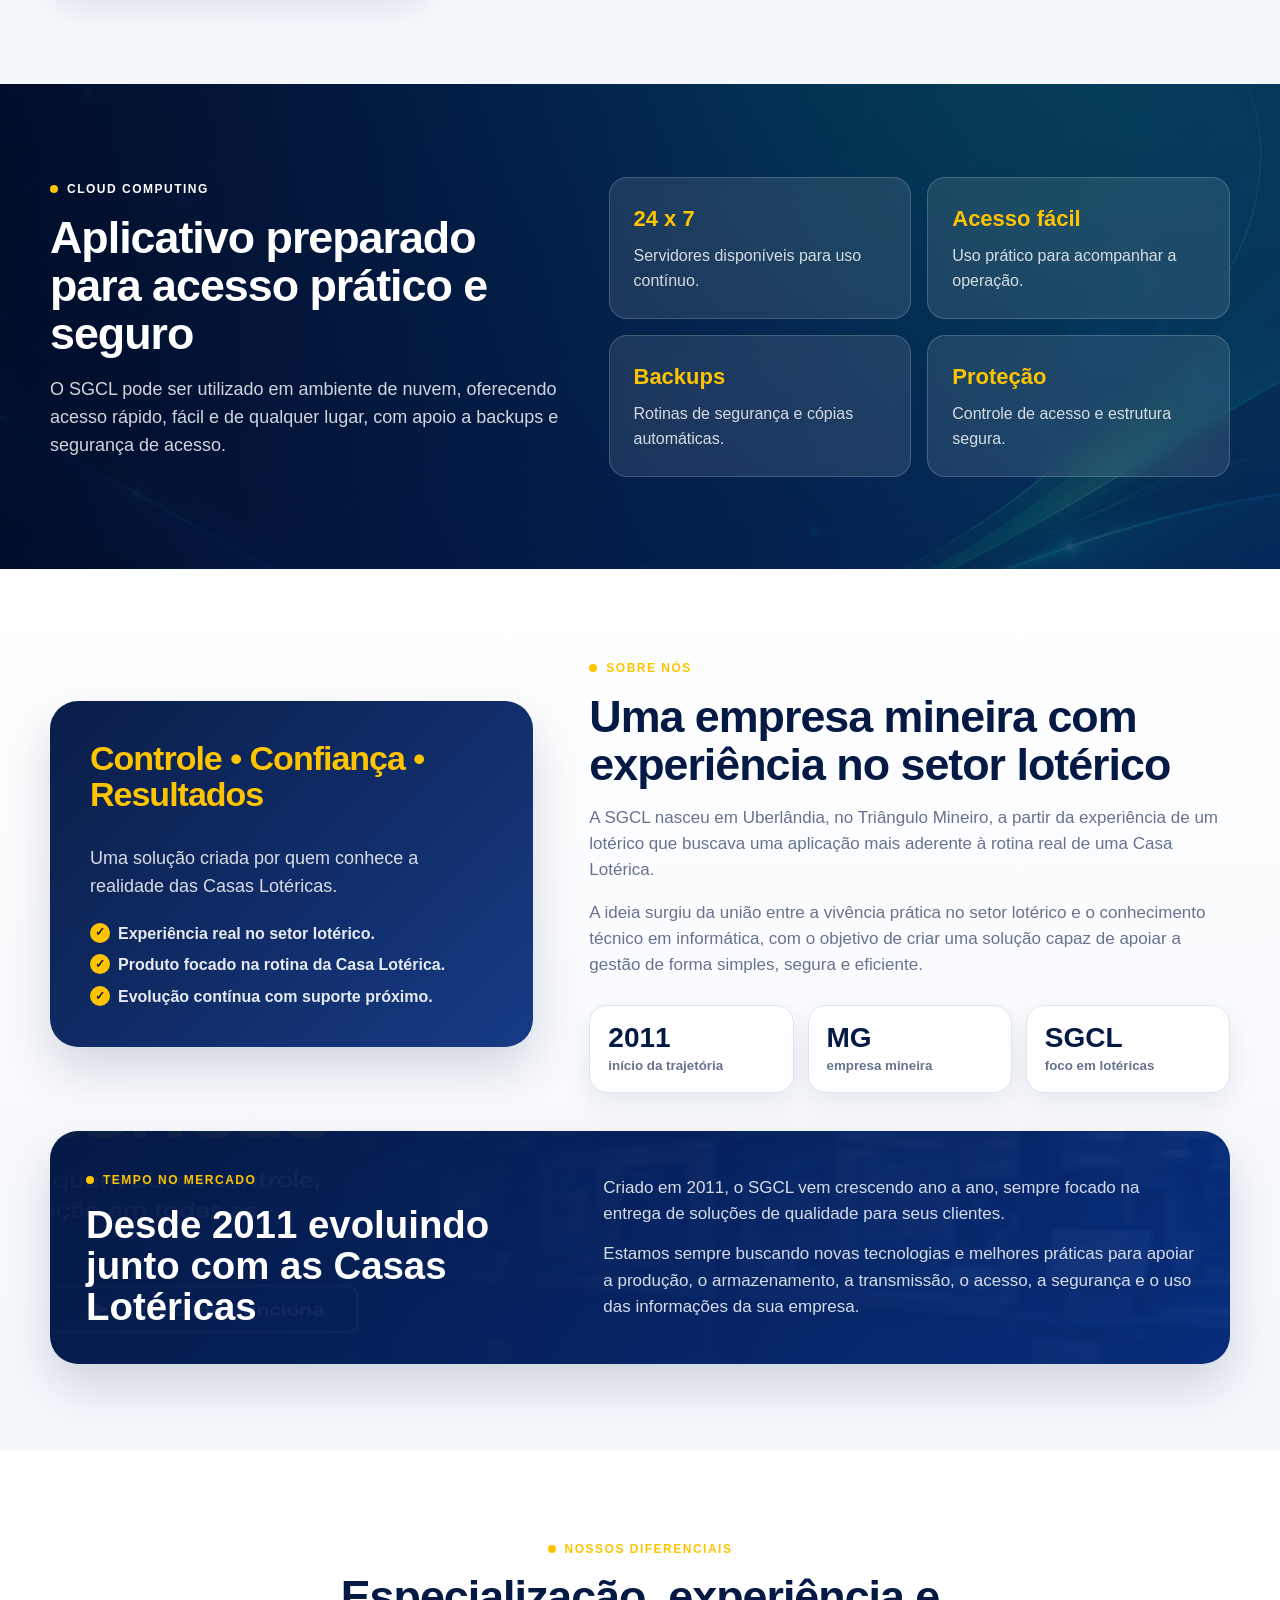
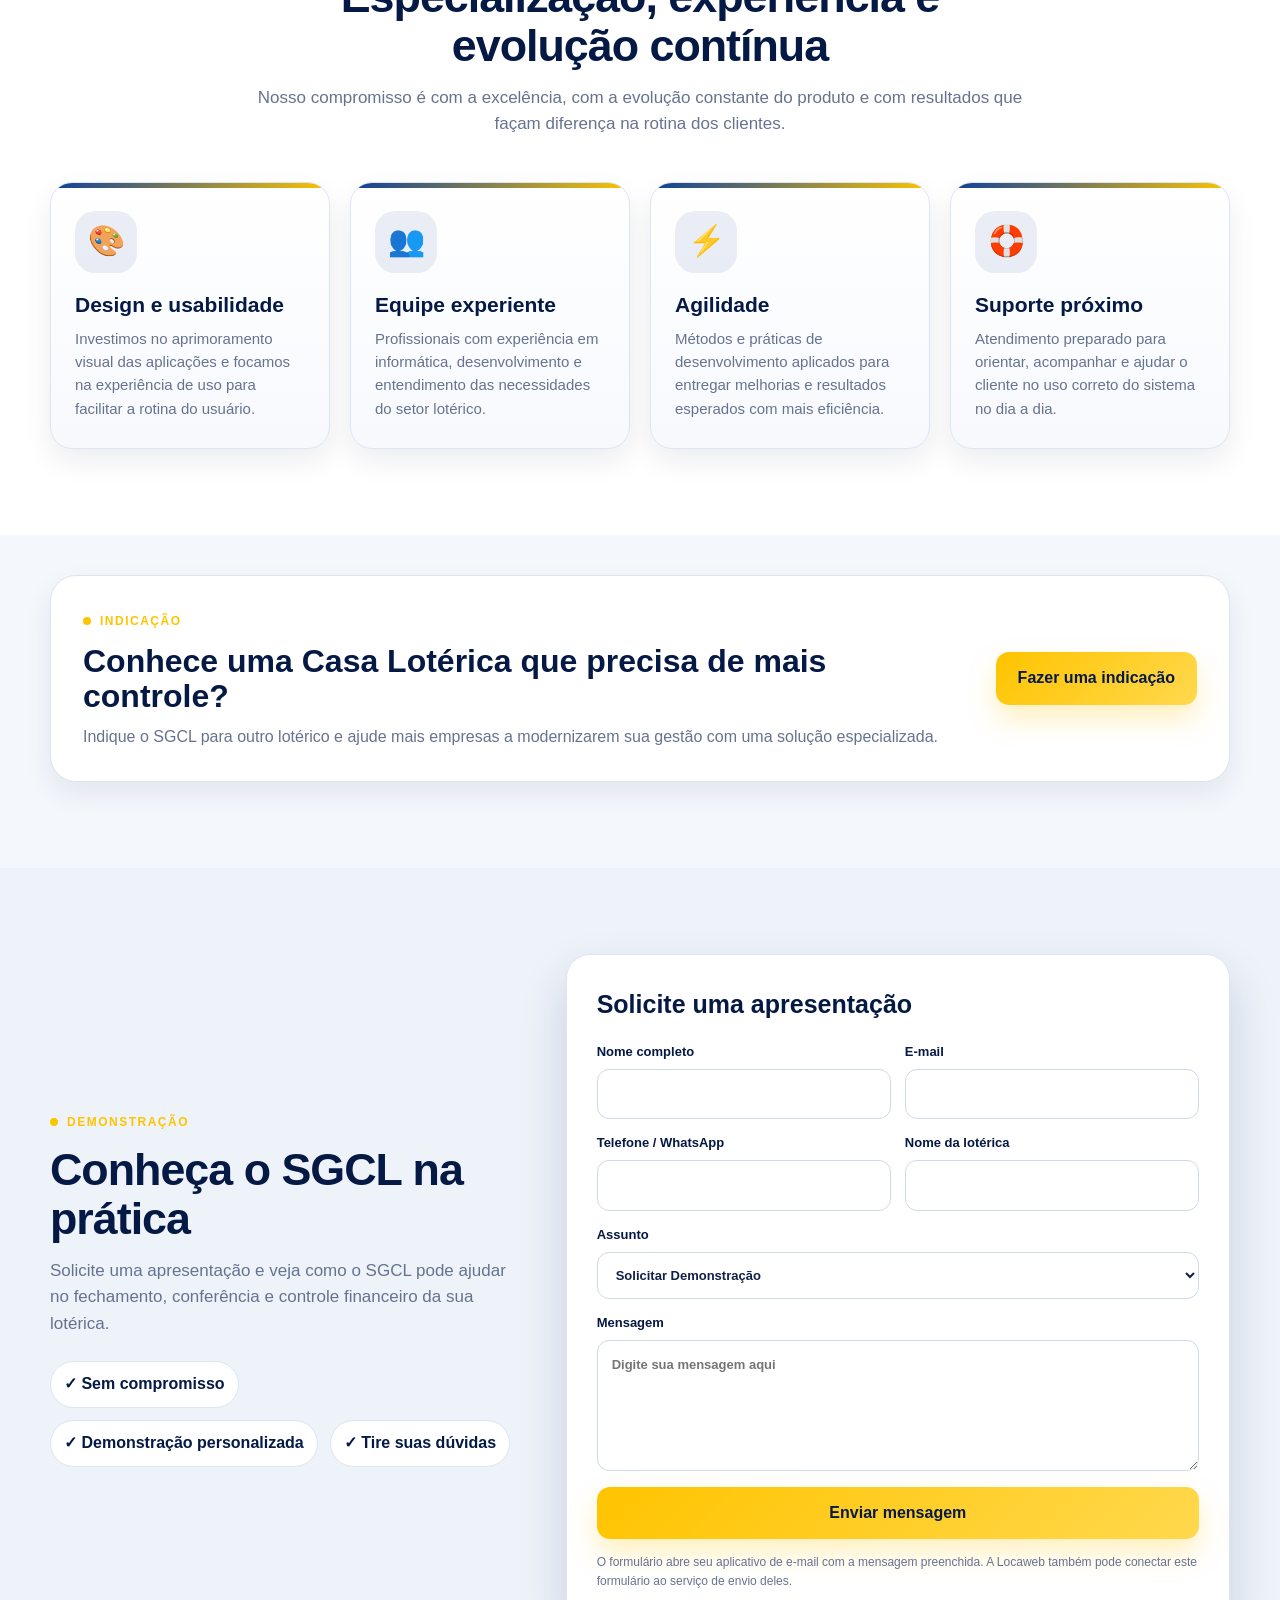
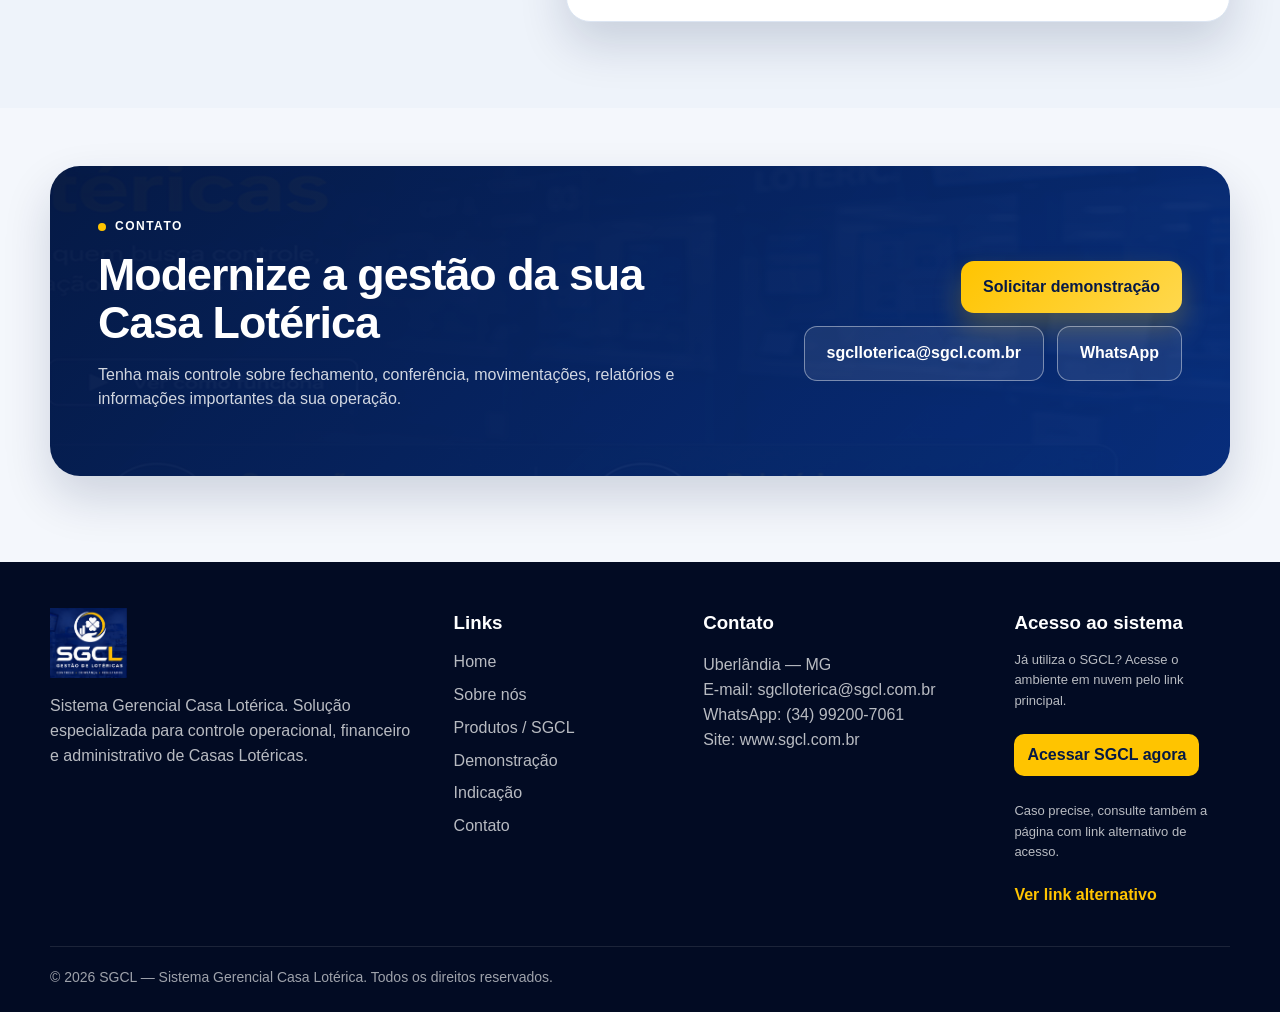
==== commit 0a2488e9: "content: simplifica menu de recursos e demonstracao" ====
--- a/index.html
+++ b/index.html
@@ -31,13 +31,8 @@
       <nav class="site-menu" id="site-menu" aria-label="Menu principal">
         <a href="#inicio" class="active">Home</a>
         <a href="#sobre">Sobre nós</a>
-        <div class="menu-dropdown">
-          <button class="menu-dropdown-toggle" type="button" aria-expanded="false" aria-haspopup="true" aria-controls="submenu-produtos">Produtos</button>
-          <div class="menu-dropdown-panel" id="submenu-produtos" aria-label="Submenu Produtos">
-            <a href="#recursos">SGCL</a>
-            <a href="#demonstracao">Demonstração</a>
-          </div>
-        </div>
+        <a href="#recursos">Recursos</a>
+        <a href="#demonstracao">Demonstração</a>
         <a href="#indicacao">Indicação</a>
         <a href="#contato">Contato</a>
         <a href="acesso-aplicativos.html">Acesso Aplicativos</a>
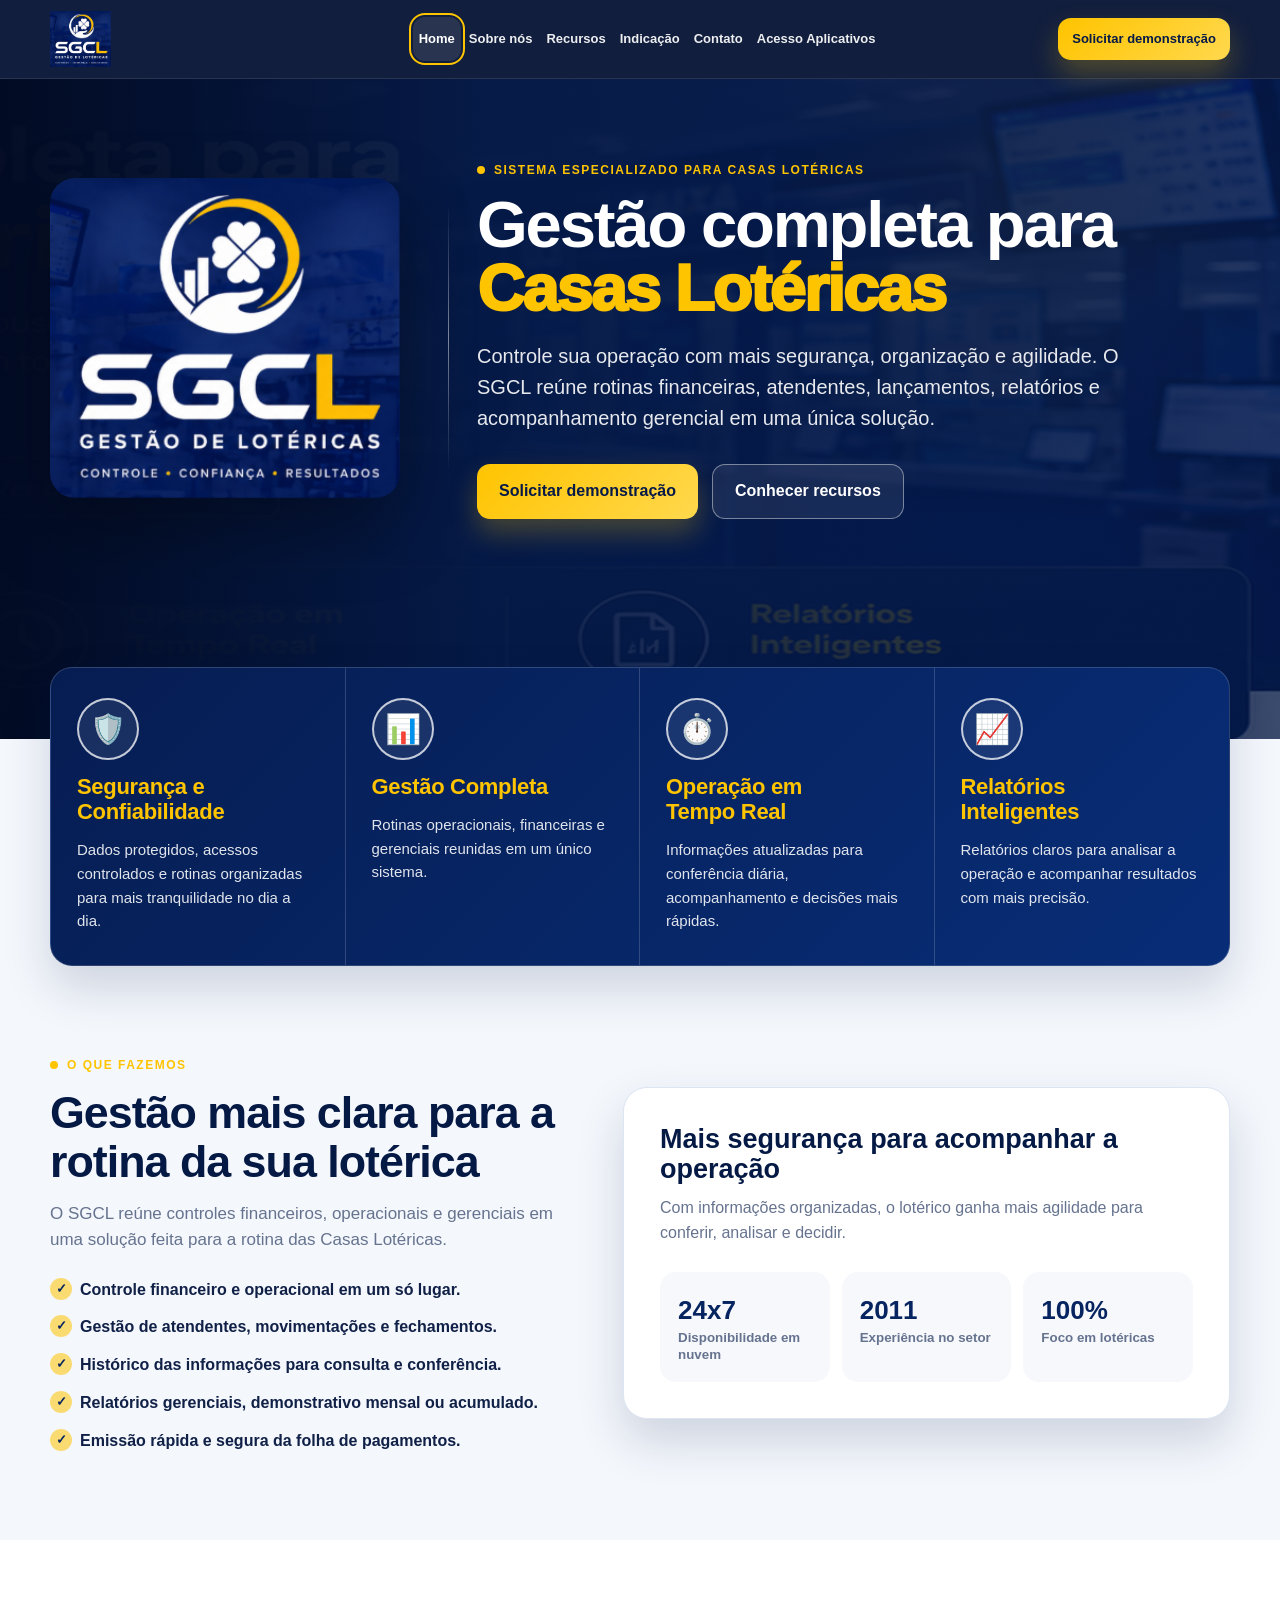
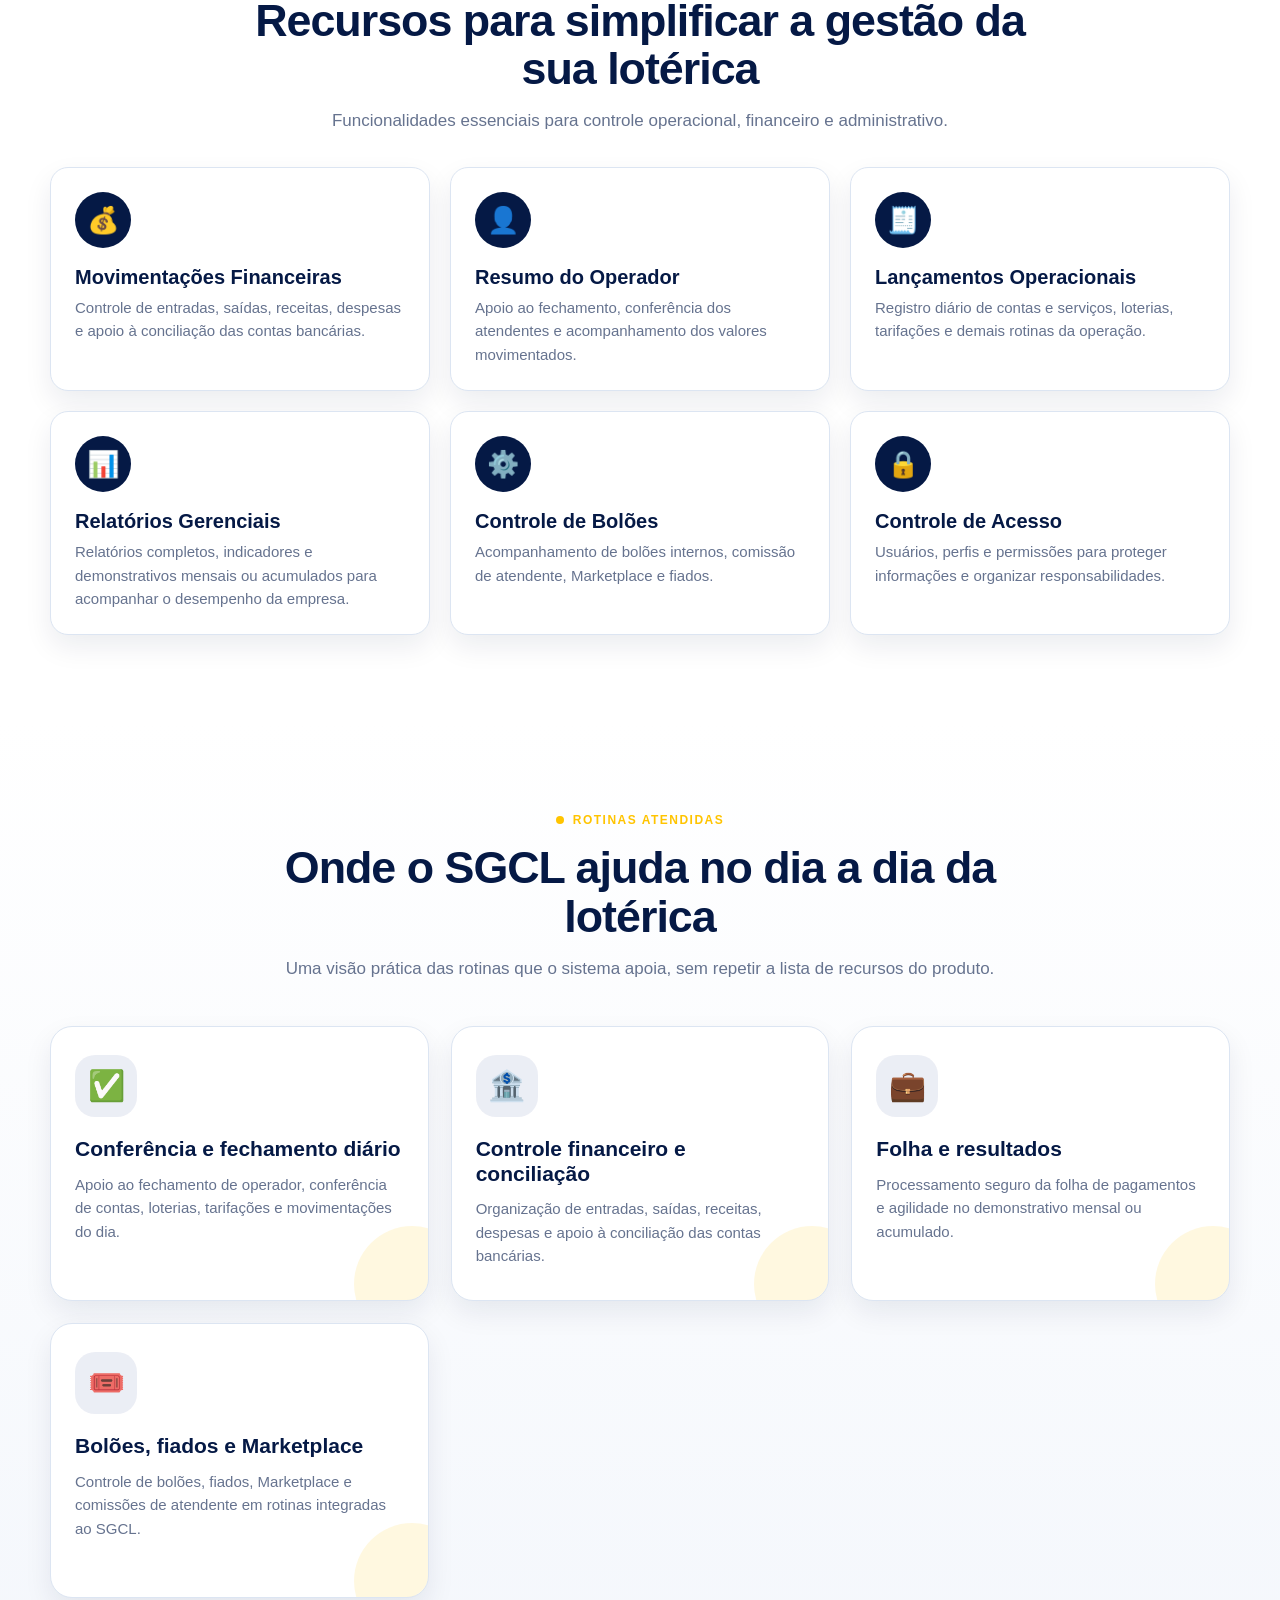
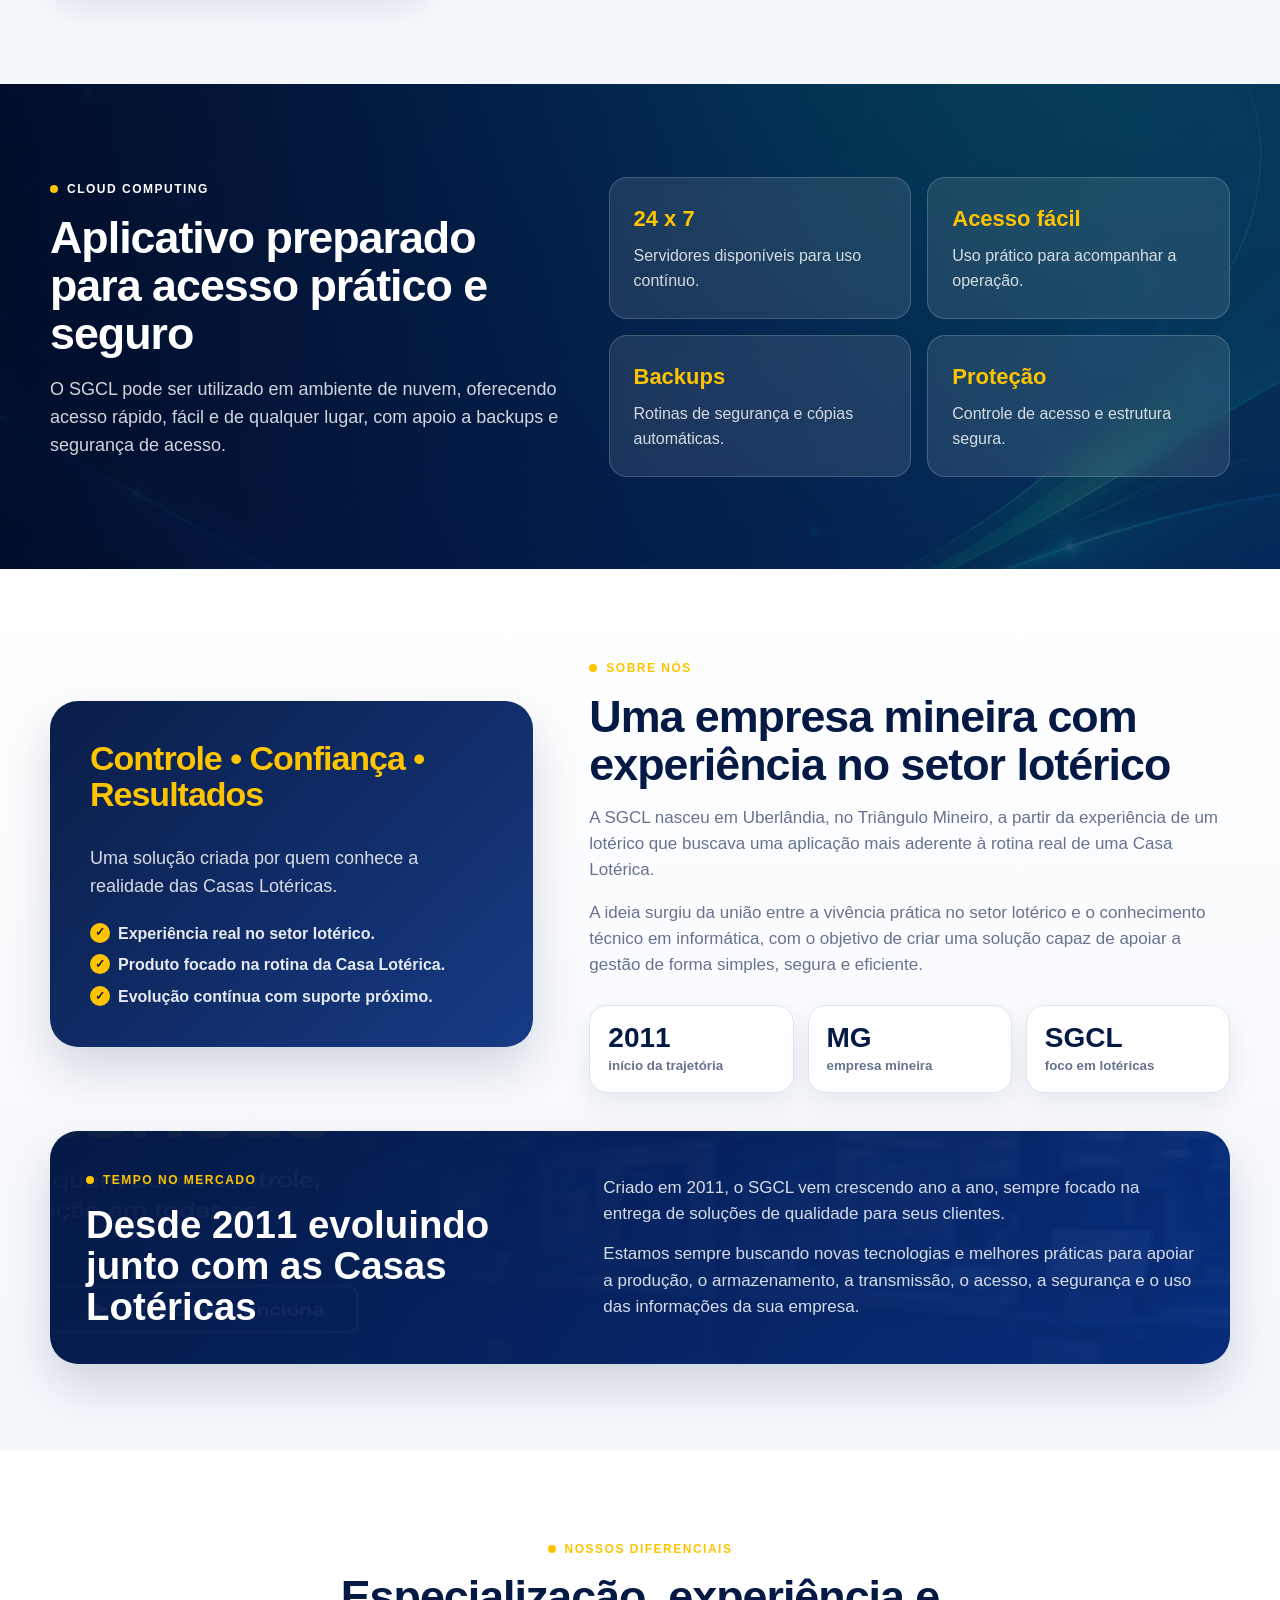
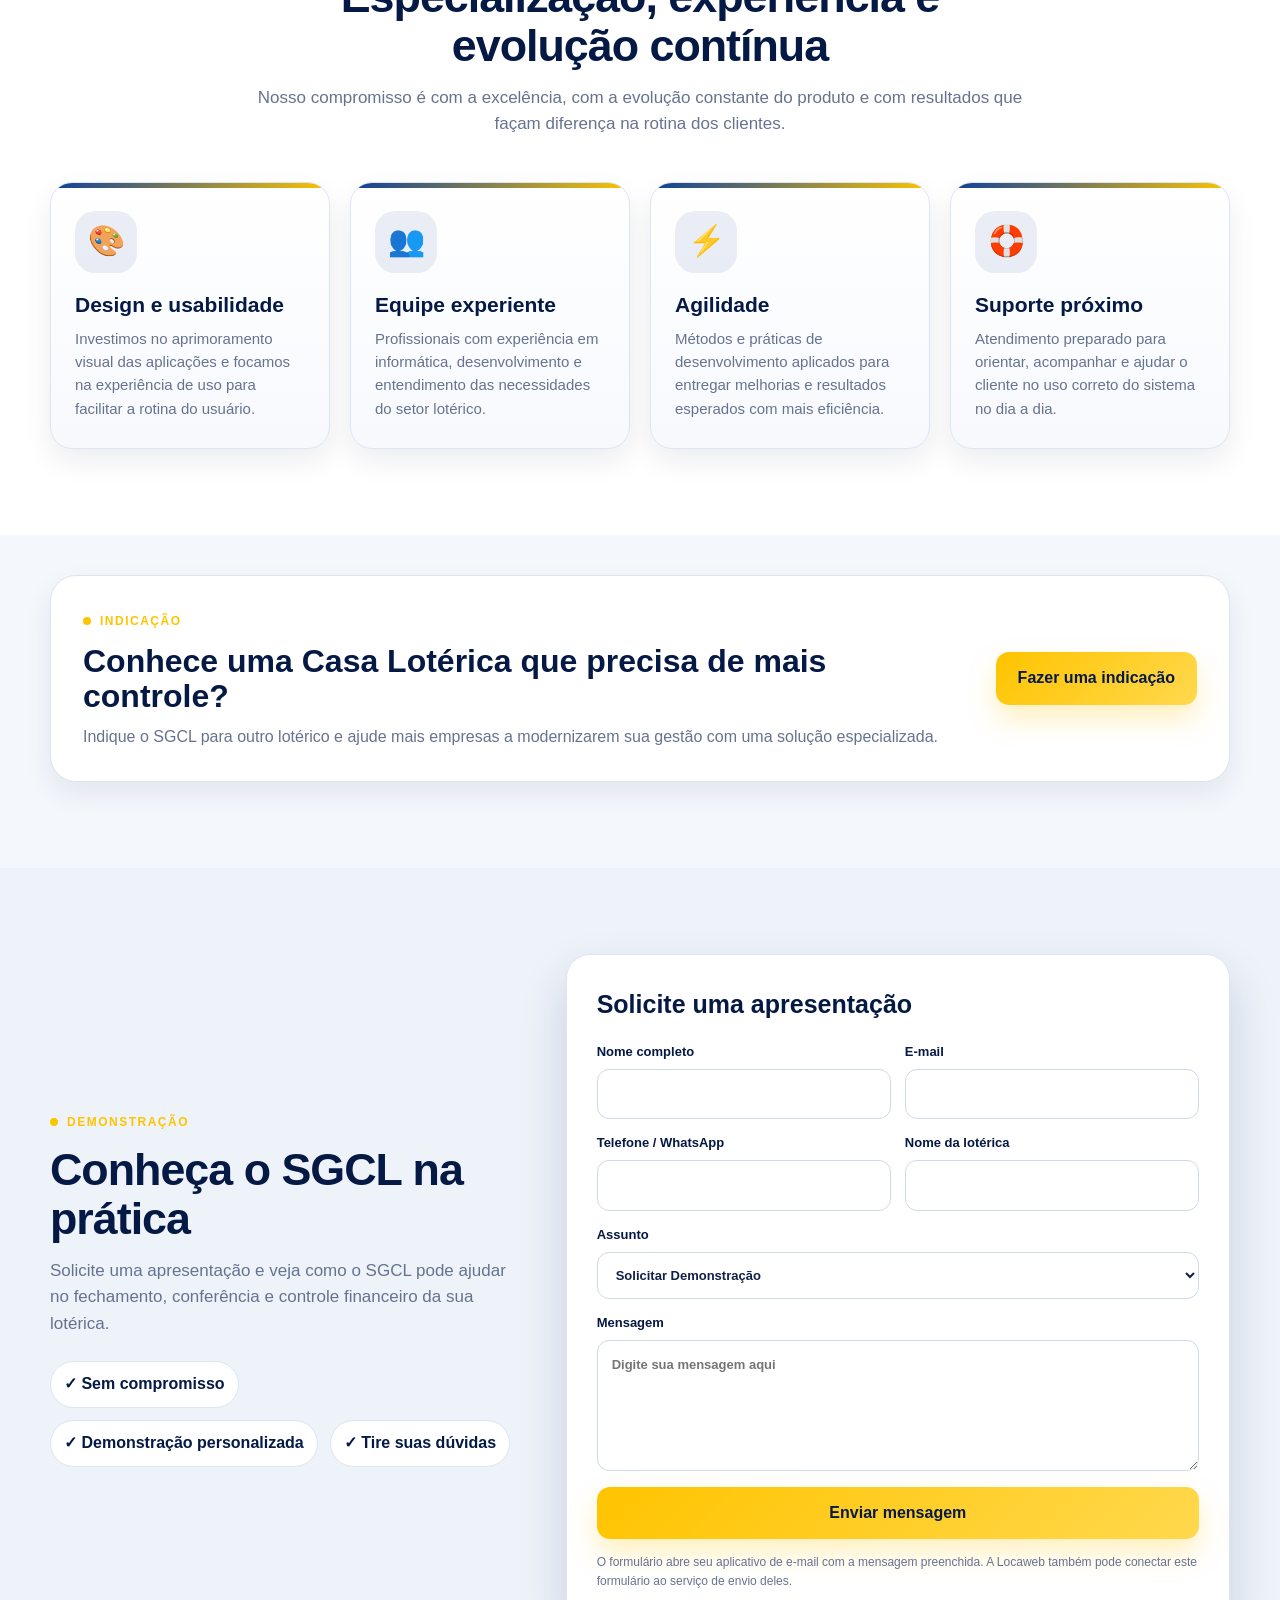
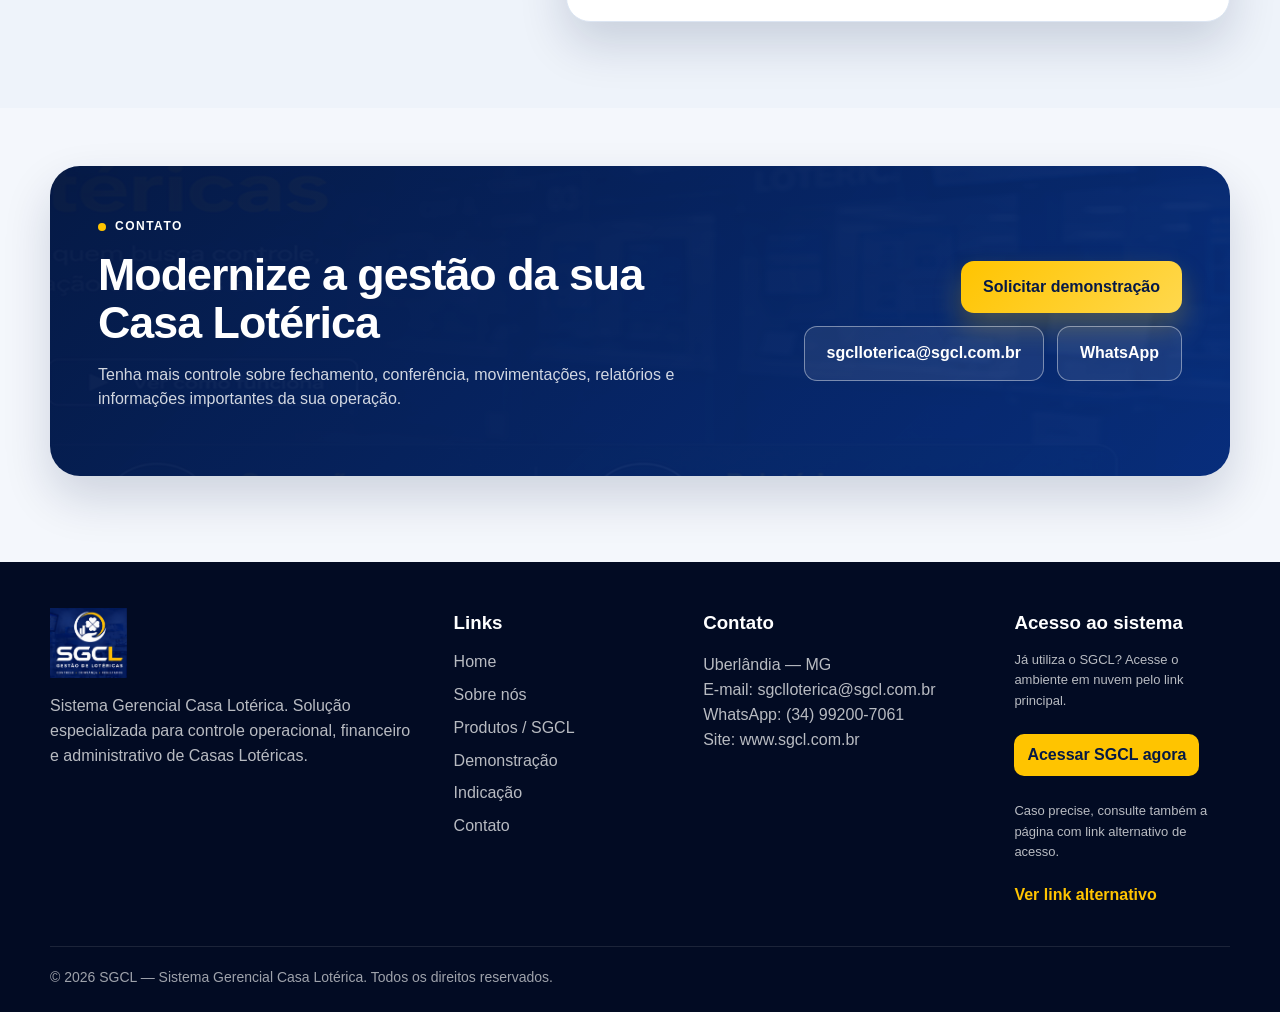
==== commit 46a6e988: "content: remove demonstracao duplicada do menu" ====
--- a/index.html
+++ b/index.html
@@ -32,7 +32,6 @@
         <a href="#inicio" class="active">Home</a>
         <a href="#sobre">Sobre nós</a>
         <a href="#recursos">Recursos</a>
-        <a href="#demonstracao">Demonstração</a>
         <a href="#indicacao">Indicação</a>
         <a href="#contato">Contato</a>
         <a href="acesso-aplicativos.html">Acesso Aplicativos</a>
--- a/css/styles.css
+++ b/css/styles.css
@@ -25,7 +25,7 @@
 .container{width:min(1180px,calc(100% - 42px));margin:0 auto}
 .skip-link{position:absolute;left:-999px;top:12px;background:#fff;color:#000;padding:10px 14px;border-radius:8px;z-index:999}.skip-link:focus{left:12px}
 .site-header{position:sticky;top:0;z-index:50;background:rgba(3,16,49,.94);backdrop-filter:blur(14px);border-bottom:1px solid rgba(255,255,255,.1)}
-.nav-wrap{min-height:78px;display:flex;align-items:center;justify-content:space-between;gap:24px}.brand{display:flex;align-items:center;min-width:186px}.brand img{width:142px;height:56px;object-fit:contain;object-position:left center}.site-menu{display:flex;align-items:center;gap:10px;color:#fff;font-size:15px;font-weight:760;flex:1;justify-content:center}.site-menu>a,.menu-dropdown-toggle{display:inline-flex;align-items:center;justify-content:center;min-height:44px;padding:0 14px;border-radius:12px;white-space:nowrap;opacity:.92;position:relative;color:#fff;transition:.2s ease}.site-menu>a:hover,.site-menu>a.active,.menu-dropdown:hover>.menu-dropdown-toggle,.menu-dropdown.open>.menu-dropdown-toggle,.menu-dropdown.is-current>.menu-dropdown-toggle,.menu-dropdown-toggle.active{opacity:1;color:#fff;background:rgba(255,255,255,.08)}.site-menu>a.active:after{content:"";position:absolute;left:14px;right:14px;bottom:-12px;height:3px;background:var(--yellow);border-radius:10px}.menu-dropdown{position:relative}.menu-dropdown-toggle{appearance:none;background:transparent;border:0;font:inherit;cursor:pointer}.menu-dropdown-toggle:after{content:"▾";font-size:12px;line-height:1;margin-left:8px;opacity:.8}.menu-dropdown-panel{position:absolute;top:calc(100% + 12px);left:0;min-width:220px;padding:10px;background:#fff;border:1px solid rgba(7,26,51,.08);border-radius:16px;box-shadow:0 20px 45px rgba(3,16,49,.18);display:none;flex-direction:column;gap:2px;z-index:90}.menu-dropdown-panel a{display:block;padding:12px 14px;border-radius:10px;color:var(--blue-950)!important;opacity:1!important;white-space:nowrap;font-weight:760}.menu-dropdown-panel a:hover,.menu-dropdown-panel a.active{background:#f1f5fb;color:var(--blue-900)!important}.menu-dropdown:hover>.menu-dropdown-panel,.menu-dropdown.open>.menu-dropdown-panel{display:flex}.btn{display:inline-flex;align-items:center;justify-content:center;gap:10px;border:0;border-radius:13px;padding:14px 22px;font-weight:850;cursor:pointer;transition:.22s ease;white-space:nowrap}.btn:hover{transform:translateY(-2px)}.btn-yellow{background:linear-gradient(135deg,var(--yellow),var(--yellow-2));color:#061947;box-shadow:0 14px 28px rgba(255,196,0,.26)}.btn-outline{color:#fff;border:1px solid rgba(255,255,255,.42);background:rgba(255,255,255,.08)}.menu-toggle{display:none;width:44px;height:44px;border:1px solid rgba(255,255,255,.18);background:rgba(255,255,255,.06);border-radius:12px;align-items:center;justify-content:center;flex-direction:column;gap:5px}.menu-toggle span{width:20px;height:2px;background:#fff;border-radius:2px}.section-anchor{scroll-margin-top:104px}
+.nav-wrap{min-height:78px;display:flex;align-items:center;justify-content:space-between;gap:16px}.brand{display:flex;align-items:center;min-width:186px}.brand img{width:142px;height:56px;object-fit:contain;object-position:left center}.site-menu{display:flex;align-items:center;gap:4px;color:#fff;font-size:14px;font-weight:760;flex:1;justify-content:center}.site-menu>a,.menu-dropdown-toggle{display:inline-flex;align-items:center;justify-content:center;min-height:44px;padding:0 8px;border-radius:12px;white-space:nowrap;opacity:.92;position:relative;color:#fff;transition:.2s ease}.site-menu>a:hover,.site-menu>a.active,.menu-dropdown:hover>.menu-dropdown-toggle,.menu-dropdown.open>.menu-dropdown-toggle,.menu-dropdown.is-current>.menu-dropdown-toggle,.menu-dropdown-toggle.active{opacity:1;color:#fff;background:rgba(255,255,255,.08)}.site-menu>a.active:after{content:"";position:absolute;left:14px;right:14px;bottom:-12px;height:3px;background:var(--yellow);border-radius:10px}.menu-dropdown{position:relative}.menu-dropdown-toggle{appearance:none;background:transparent;border:0;font:inherit;cursor:pointer}.menu-dropdown-toggle:after{content:"▾";font-size:12px;line-height:1;margin-left:8px;opacity:.8}.menu-dropdown-panel{position:absolute;top:calc(100% + 12px);left:0;min-width:220px;padding:10px;background:#fff;border:1px solid rgba(7,26,51,.08);border-radius:16px;box-shadow:0 20px 45px rgba(3,16,49,.18);display:none;flex-direction:column;gap:2px;z-index:90}.menu-dropdown-panel a{display:block;padding:12px 14px;border-radius:10px;color:var(--blue-950)!important;opacity:1!important;white-space:nowrap;font-weight:760}.menu-dropdown-panel a:hover,.menu-dropdown-panel a.active{background:#f1f5fb;color:var(--blue-900)!important}.menu-dropdown:hover>.menu-dropdown-panel,.menu-dropdown.open>.menu-dropdown-panel{display:flex}.btn{display:inline-flex;align-items:center;justify-content:center;gap:10px;border:0;border-radius:13px;padding:14px 22px;font-weight:850;cursor:pointer;transition:.22s ease;white-space:nowrap}.btn:hover{transform:translateY(-2px)}.btn-yellow{background:linear-gradient(135deg,var(--yellow),var(--yellow-2));color:#061947;box-shadow:0 14px 28px rgba(255,196,0,.26)}.btn-outline{color:#fff;border:1px solid rgba(255,255,255,.42);background:rgba(255,255,255,.08)}.menu-toggle{display:none;width:44px;height:44px;border:1px solid rgba(255,255,255,.18);background:rgba(255,255,255,.06);border-radius:12px;align-items:center;justify-content:center;flex-direction:column;gap:5px}.menu-toggle span{width:20px;height:2px;background:#fff;border-radius:2px}.section-anchor{scroll-margin-top:104px}
 .hero{position:relative;min-height:660px;color:#fff;background:url('../assets/hero-loterica.png') center/cover no-repeat;overflow:hidden}.hero-overlay{position:absolute;inset:0;background:linear-gradient(90deg,rgba(2,11,35,.99) 0%,rgba(5,25,69,.95) 38%,rgba(5,25,69,.78) 100%),radial-gradient(circle at 80% 20%,rgba(255,196,0,.22),transparent 24%),radial-gradient(circle at 12% 80%,rgba(13,63,155,.65),transparent 32%)}.hero-grid{position:relative;z-index:2;display:grid;grid-template-columns:365px 1fr;gap:62px;align-items:center;padding:78px 0 136px}.hero-logo-card{position:relative}.hero-logo-card:after{content:"";position:absolute;right:-34px;top:8%;height:84%;width:1px;background:linear-gradient(transparent,rgba(255,255,255,.48),transparent)}.hero-logo-card img{width:350px;border-radius:25px;box-shadow:0 30px 70px rgba(0,0,0,.34)}.eyebrow,.section-kicker{display:inline-flex;align-items:center;gap:9px;font-weight:900;font-size:12px;letter-spacing:1.5px;text-transform:uppercase;color:var(--yellow);margin-bottom:14px}.eyebrow:before,.section-kicker:before{content:"";width:8px;height:8px;border-radius:50%;background:var(--yellow)}.section-kicker.light{color:#fff}.hero h1{font-size:clamp(44px,5.1vw,72px);line-height:.98;margin:0 0 20px;letter-spacing:-2.2px;color:#fff}.hero h1 strong{display:block;color:var(--yellow);font-weight:950}.hero p{max-width:650px;margin:0 0 30px;color:rgba(255,255,255,.9);font-size:20px}.hero-actions{display:flex;gap:14px;flex-wrap:wrap}
 .feature-strip{margin-top:-72px;position:relative;z-index:3}.feature-box{background:linear-gradient(135deg,#061d52,#082d77);border:1px solid rgba(255,255,255,.16);color:#fff;border-radius:22px;box-shadow:var(--shadow);display:grid;grid-template-columns:repeat(4,1fr);overflow:hidden;align-items:stretch}.feature-box article{padding:30px 26px 32px;display:flex;flex-direction:column;align-items:flex-start;justify-content:flex-start;gap:14px;border-right:1px solid rgba(255,255,255,.17);min-height:255px}.feature-box article:last-child{border-right:0}.feature-icon{width:62px;height:62px;border-radius:50%;display:grid;place-items:center;background:rgba(255,255,255,.08);border:2px solid rgba(255,255,255,.75);font-size:29px;flex:0 0 auto}.feature-box h3{margin:0;color:var(--yellow);font-size:22px;line-height:1.14;letter-spacing:-.3px;max-width:210px}.feature-box p{margin:0;color:rgba(255,255,255,.88);font-size:15px;line-height:1.58;max-width:250px}
 .section{padding:86px 0}.soft{background:#fff}.two-col{display:grid;grid-template-columns:.92fr 1.08fr;gap:56px;align-items:center}.section-copy h2,.section-head h2,.cloud-grid h2,.demo-copy h2,.contact-card h2{margin:0 0 16px;font-size:clamp(31px,3.5vw,48px);line-height:1.08;letter-spacing:-1px;color:var(--blue-950)}.section-copy p,.section-head p,.demo-copy p{font-size:17px;color:var(--muted);margin:0 0 16px}.check-list{list-style:none;margin:24px 0 0;padding:0;display:grid;gap:13px}.check-list li{position:relative;padding-left:30px;font-weight:740}.check-list li:before{content:"✓";position:absolute;left:0;top:0;color:var(--blue-900);background:rgba(255,196,0,.55);width:22px;height:22px;border-radius:50%;display:grid;place-items:center;font-size:13px}.summary-card{background:#fff;border:1px solid var(--line);border-radius:var(--radius);box-shadow:var(--shadow);padding:36px}.summary-card h3{font-size:27px;line-height:1.12;margin:0 0 12px;color:var(--blue-950)}.summary-card p{margin:0;color:var(--muted)}
@@ -33,7 +33,7 @@
 .mini-stats{display:grid;grid-template-columns:repeat(3,1fr);gap:12px;margin-top:26px}.mini-stats span{background:#f6f8fc;border-radius:16px;padding:18px}.mini-stats strong{display:block;font-size:26px;color:var(--blue-900)}.mini-stats small{display:block;color:var(--muted);font-weight:700;line-height:1.25}.section-head{text-align:center;max-width:780px;margin:0 auto 44px}.cards-grid{display:grid;grid-template-columns:repeat(3,1fr);gap:20px}.resource-card{background:#fff;border:1px solid var(--line);border-radius:18px;padding:24px;box-shadow:var(--shadow-soft);transition:.22s ease}.resource-card:hover{transform:translateY(-4px);box-shadow:var(--shadow)}.card-icon{width:56px;height:56px;border-radius:50%;display:grid;place-items:center;background:var(--blue-950);color:#fff;font-size:26px;margin-bottom:18px}.resource-card h3{margin:0 0 8px;color:var(--blue-950);font-size:20px;line-height:1.12}.resource-card p{margin:0;color:var(--muted);font-size:15px}
 .cloud-band{position:relative;color:#fff;background:url('../assets/fundo-tecnologico.png') center/cover no-repeat;overflow:hidden;padding:92px 0}.cloud-layer{position:absolute;inset:0;background:linear-gradient(90deg,rgba(2,11,35,.92),rgba(6,36,95,.76))}.cloud-grid{position:relative;z-index:1;display:grid;grid-template-columns:.9fr 1.1fr;gap:50px;align-items:center}.cloud-grid h2{color:#fff}.cloud-grid p{color:rgba(255,255,255,.82);font-size:18px}.cloud-cards{display:grid;grid-template-columns:repeat(2,1fr);gap:16px}.cloud-cards article{background:rgba(255,255,255,.1);border:1px solid rgba(255,255,255,.18);border-radius:18px;padding:24px;backdrop-filter:blur(8px)}.cloud-cards strong{display:block;color:var(--yellow);font-size:22px;margin-bottom:8px}.cloud-cards span{color:rgba(255,255,255,.82)}.about-grid{grid-template-columns:.85fr 1.15fr}.quote-panel{min-height:310px;border-radius:28px;background:linear-gradient(135deg,rgba(5,25,69,.96),rgba(8,47,125,.92)),url('../assets/hero-loterica.png') center/cover;color:#fff;box-shadow:var(--shadow);padding:40px;display:flex;flex-direction:column;justify-content:flex-end}.quote-panel strong{font-size:34px;line-height:1.05;color:var(--yellow);letter-spacing:-1px}.quote-panel p{font-size:18px;color:rgba(255,255,255,.84);margin:14px 0 0}.steps-grid{display:grid;grid-template-columns:repeat(4,1fr);gap:18px}.step-card{background:#fff;border:1px solid var(--line);border-radius:18px;padding:24px;box-shadow:var(--shadow-soft)}.step-card span{width:36px;height:36px;border-radius:50%;background:var(--yellow);display:grid;place-items:center;color:var(--blue-950);font-weight:950;margin-bottom:14px}.step-card h3{font-size:19px;margin:0 0 8px;color:var(--blue-950)}.step-card p{margin:0;color:var(--muted)}.indication{padding-top:40px}.indication-box{display:flex;align-items:center;justify-content:space-between;gap:24px;border-radius:26px;background:#fff;border:1px solid var(--line);box-shadow:var(--shadow-soft);padding:32px}.indication-box h2{margin:0 0 10px;color:var(--blue-950);font-size:32px;line-height:1.1}.indication-box p{margin:0;color:var(--muted)}
 .demo-section{background:#eef3fa}.demo-grid{display:grid;grid-template-columns:.82fr 1.18fr;gap:54px;align-items:center}.demo-benefits{display:flex;flex-wrap:wrap;gap:12px;margin-top:24px}.demo-benefits span{padding:10px 13px;border-radius:999px;background:#fff;color:var(--blue-950);font-weight:800;border:1px solid var(--line)}.contact-form{background:#fff;border:1px solid var(--line);border-radius:24px;box-shadow:var(--shadow);padding:30px}.contact-form h3{margin:0 0 18px;color:var(--blue-950);font-size:25px}.form-grid{display:grid;grid-template-columns:repeat(2,1fr);gap:14px}.form-grid .full{grid-column:1/-1}.contact-form label{display:grid;gap:7px;font-size:13px;font-weight:800;color:var(--blue-950)}input,textarea,select{width:100%;border:1px solid #cfd9e8;border-radius:12px;padding:14px;background:#fff;color:var(--text);outline:0}input:focus,textarea:focus,select:focus{border-color:var(--blue-700);box-shadow:0 0 0 4px rgba(13,63,155,.12)}.field-error{border-color:#dc2626!important;box-shadow:0 0 0 4px rgba(220,38,38,.1)!important}.full-btn{width:100%;margin-top:16px}.form-note{font-size:12px;color:var(--muted);margin:14px 0 0}.contact-final{padding-top:58px}.contact-card{border-radius:30px;background:linear-gradient(135deg,rgba(5,25,69,.98),rgba(8,47,125,.94)),url('../assets/hero-loterica.png') center/cover;color:#fff;box-shadow:var(--shadow);padding:48px;display:flex;align-items:center;justify-content:space-between;gap:32px}.contact-card h2{color:#fff}.contact-card p{color:rgba(255,255,255,.82);max-width:650px}.contact-actions{display:flex;gap:13px;flex-wrap:wrap;justify-content:flex-end}.site-footer{background:var(--blue-980);color:#fff;padding:46px 0 24px}.footer-grid{display:grid;grid-template-columns:1.2fr .7fr .9fr .7fr;gap:34px}.footer-brand img{width:145px;height:70px;object-fit:contain;object-position:left center;margin-bottom:16px}.site-footer h3{margin:0 0 13px;color:#fff}.site-footer p,.site-footer a{color:rgba(255,255,255,.72)}.site-footer a{display:block;margin:8px 0}.small{font-size:13px}.copyright{border-top:1px solid rgba(255,255,255,.1);margin-top:30px;padding-top:20px;color:rgba(255,255,255,.62);font-size:14px}.back-to-top{position:fixed;right:22px;bottom:22px;width:46px;height:46px;border:0;border-radius:50%;background:var(--yellow);color:var(--blue-950);font-weight:950;box-shadow:var(--shadow);cursor:pointer;opacity:0;transform:translateY(12px);pointer-events:none;transition:.22s ease;z-index:60}.back-to-top.visible{opacity:1;transform:translateY(0);pointer-events:auto}.toast{position:fixed;left:50%;bottom:24px;transform:translateX(-50%) translateY(20px);background:#071a33;color:#fff;padding:14px 18px;border-radius:14px;box-shadow:var(--shadow);opacity:0;pointer-events:none;transition:.22s ease;z-index:70}.toast.show{opacity:1;transform:translateX(-50%) translateY(0)}.reveal{opacity:0;transform:translateY(22px);transition:opacity .65s ease,transform .65s ease}.reveal.is-visible{opacity:1;transform:translateY(0)}.reveal-delay-1{transition-delay:.12s}
-@media (max-width:1120px){.nav-cta{display:none}.site-menu{gap:4px}.site-menu>a,.menu-dropdown-toggle{padding:0 10px;font-size:14px}.hero-grid{grid-template-columns:300px 1fr;gap:42px}.hero-logo-card img{width:290px}.feature-box{grid-template-columns:repeat(2,1fr)}.feature-box article:nth-child(2){border-right:0}.cards-grid{grid-template-columns:repeat(2,1fr)}.steps-grid{grid-template-columns:repeat(2,1fr)}.footer-grid{grid-template-columns:repeat(2,1fr)}}
+@media (max-width:1120px){.nav-cta{display:none}.site-menu{gap:2px}.site-menu>a,.menu-dropdown-toggle{padding:0 6px;font-size:13px}.hero-grid{grid-template-columns:300px 1fr;gap:42px}.hero-logo-card img{width:290px}.feature-box{grid-template-columns:repeat(2,1fr)}.feature-box article:nth-child(2){border-right:0}.cards-grid{grid-template-columns:repeat(2,1fr)}.steps-grid{grid-template-columns:repeat(2,1fr)}.footer-grid{grid-template-columns:repeat(2,1fr)}}
 @media (max-width:820px){.menu-toggle{display:flex}.site-menu{position:absolute;left:0;right:0;top:78px;background:rgba(3,16,49,.985);display:none;flex-direction:column;align-items:stretch;padding:16px 18px 22px;border-bottom:1px solid rgba(255,255,255,.1);gap:6px}.site-menu.open{display:flex}.site-menu>a,.menu-dropdown-toggle{width:100%;justify-content:space-between;padding:12px 2px;min-height:auto;border-radius:0;background:transparent}.site-menu a.active:after{display:none}.menu-dropdown-panel{position:static;min-width:0;margin-top:6px;padding:8px;background:rgba(255,255,255,.04);border:1px solid rgba(255,255,255,.08);border-radius:14px;box-shadow:none}.menu-dropdown-panel a{color:#fff!important;padding:10px 12px}.menu-dropdown-panel a:hover,.menu-dropdown-panel a.active{background:rgba(255,255,255,.08);color:#fff!important}.menu-dropdown:hover>.menu-dropdown-panel{display:none}.menu-dropdown.open>.menu-dropdown-panel{display:flex}.hero{min-height:auto}.hero-grid{grid-template-columns:1fr;text-align:center;padding:58px 0 128px}.hero-logo-card:after{display:none}.hero-logo-card img{margin:auto;width:270px}.hero p{margin-left:auto;margin-right:auto}.hero-actions{justify-content:center}.two-col,.cloud-grid,.demo-grid{grid-template-columns:1fr}.contact-card{display:grid}.contact-actions{justify-content:flex-start}.feature-box article{border-right:0;border-bottom:1px solid rgba(255,255,255,.16)}.feature-box article:last-child{border-bottom:0}.mini-stats{grid-template-columns:1fr}.indication-box{display:grid}.form-grid{grid-template-columns:1fr}.form-grid .full{grid-column:auto}}
 @media (max-width:560px){.container{width:min(100% - 26px,1180px)}.brand img{width:120px}.hero-logo-card img{width:240px}.feature-box,.cards-grid,.steps-grid,.cloud-cards,.footer-grid{grid-template-columns:1fr}.feature-box article{grid-template-columns:1fr;text-align:center;place-items:center}.section{padding:64px 0}.summary-card,.contact-form,.contact-card,.indication-box{padding:24px}.btn{width:100%}.hero h1{font-size:40px}.site-menu{top:78px}.quote-panel strong{font-size:28px}}
 
@@ -493,3 +493,30 @@
   line-height: 1.55;
 }
 
+/* Ajuste - menu cabeçalho mais compacto */
+.nav-cta {
+  padding: 12px 16px;
+  font-size: 14px;
+}
+
+@media (max-width: 1280px) {
+  .nav-wrap {
+    gap: 12px;
+  }
+
+  .site-menu {
+    gap: 2px;
+    font-size: 13px;
+  }
+
+  .site-menu > a,
+  .menu-dropdown-toggle {
+    padding: 0 6px;
+  }
+
+  .nav-cta {
+    padding: 11px 14px;
+    font-size: 13px;
+  }
+}
+
